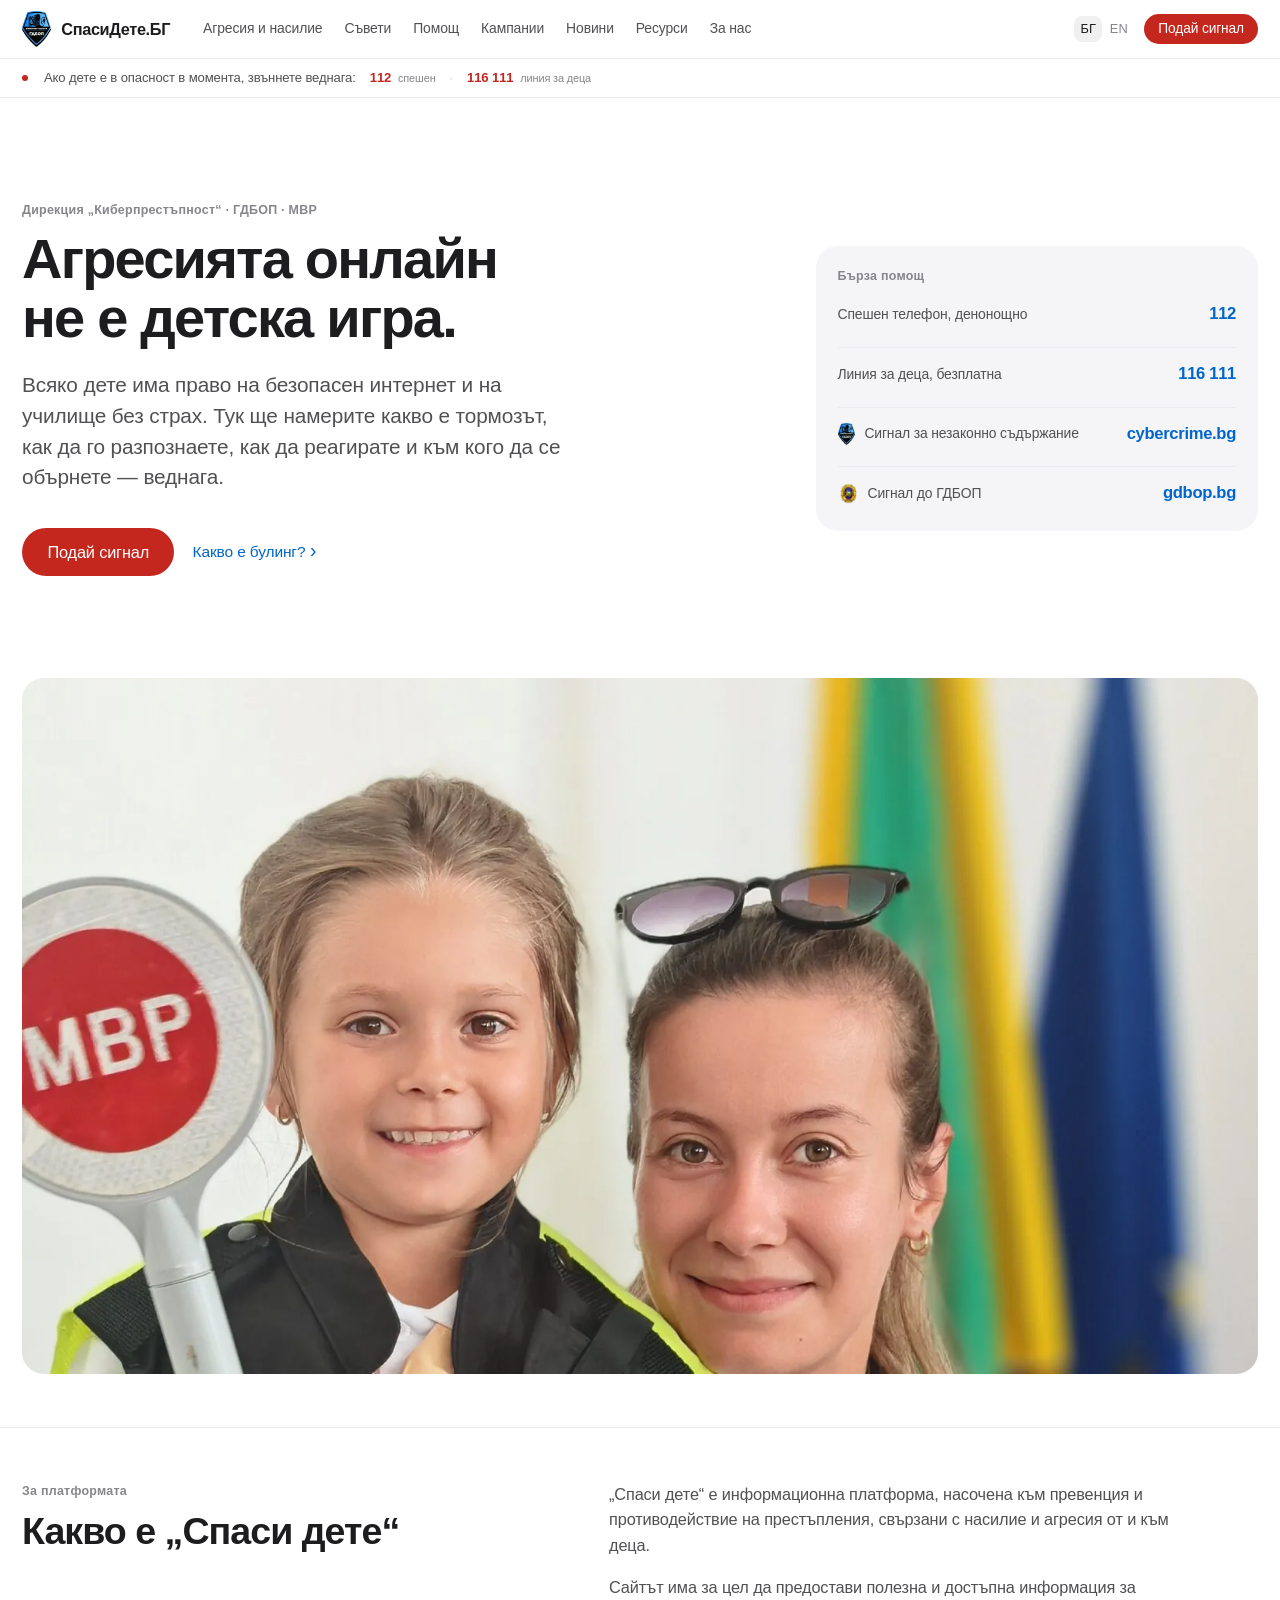
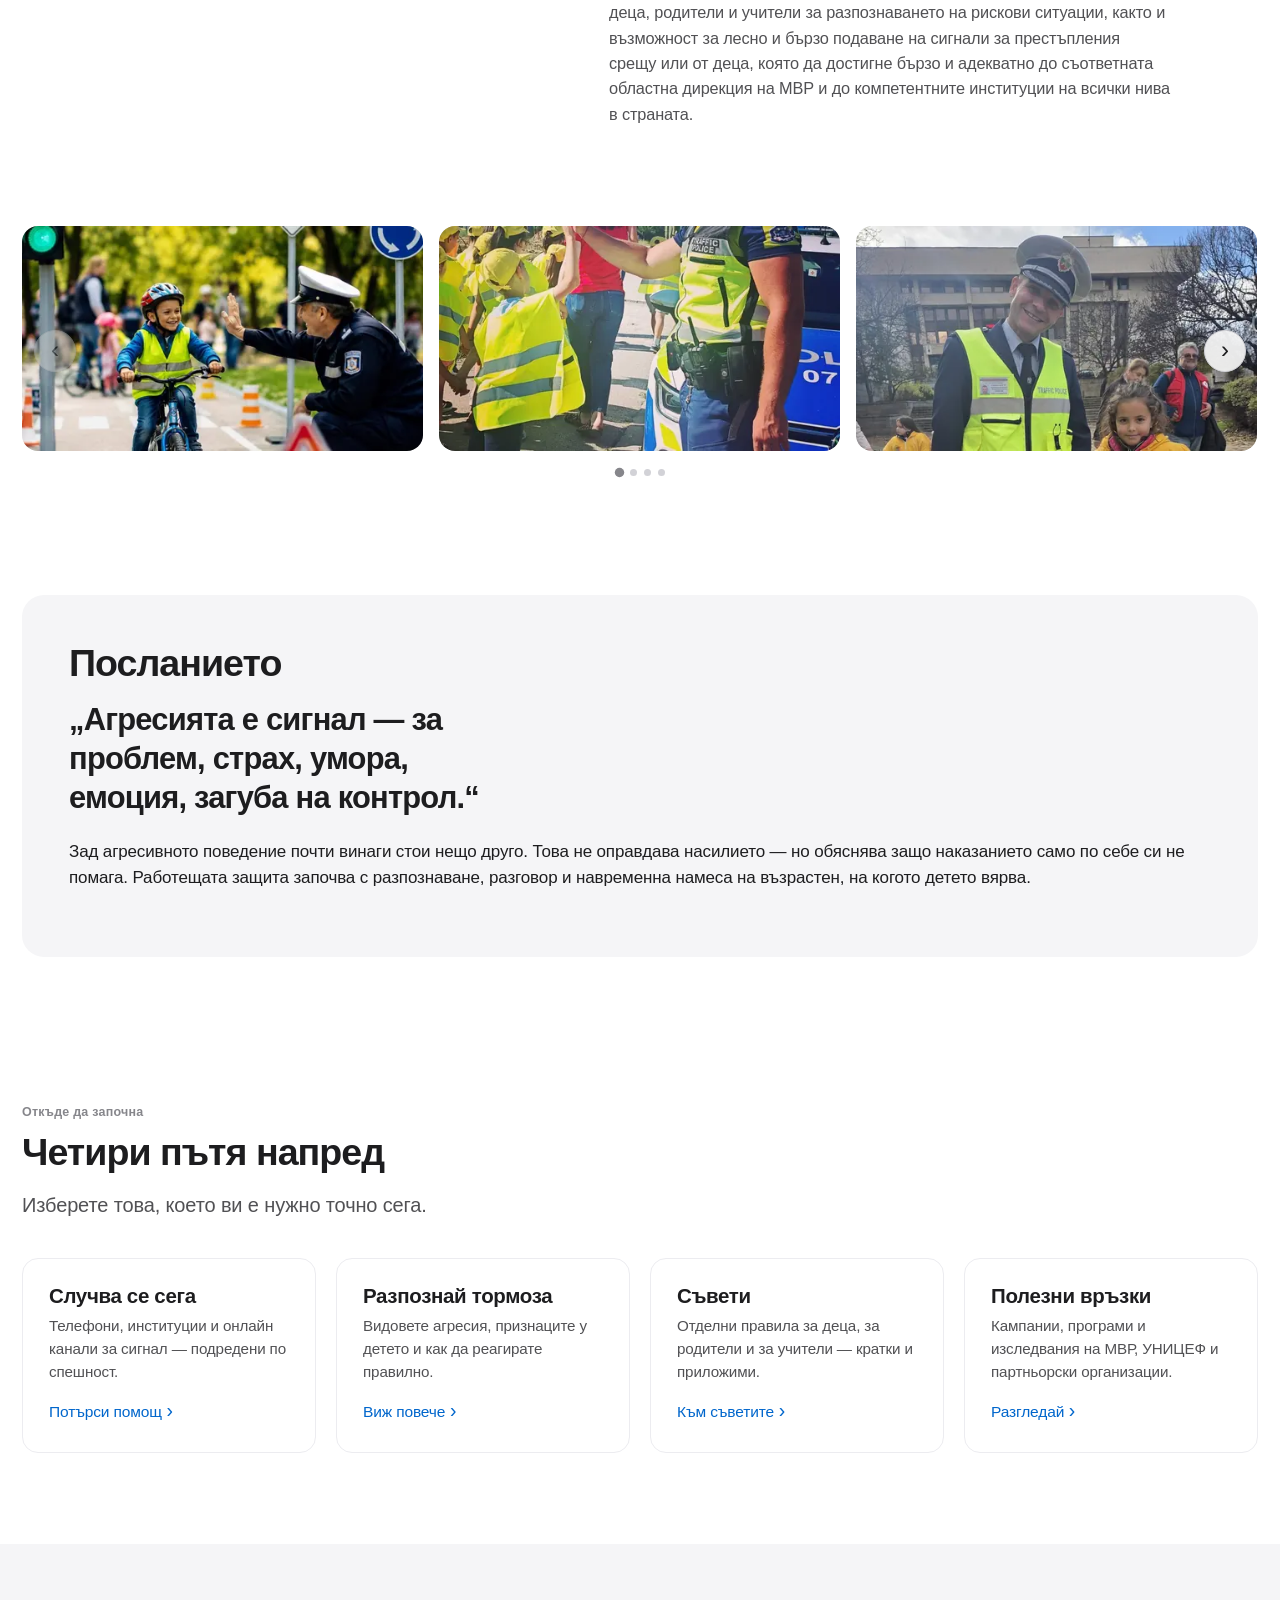
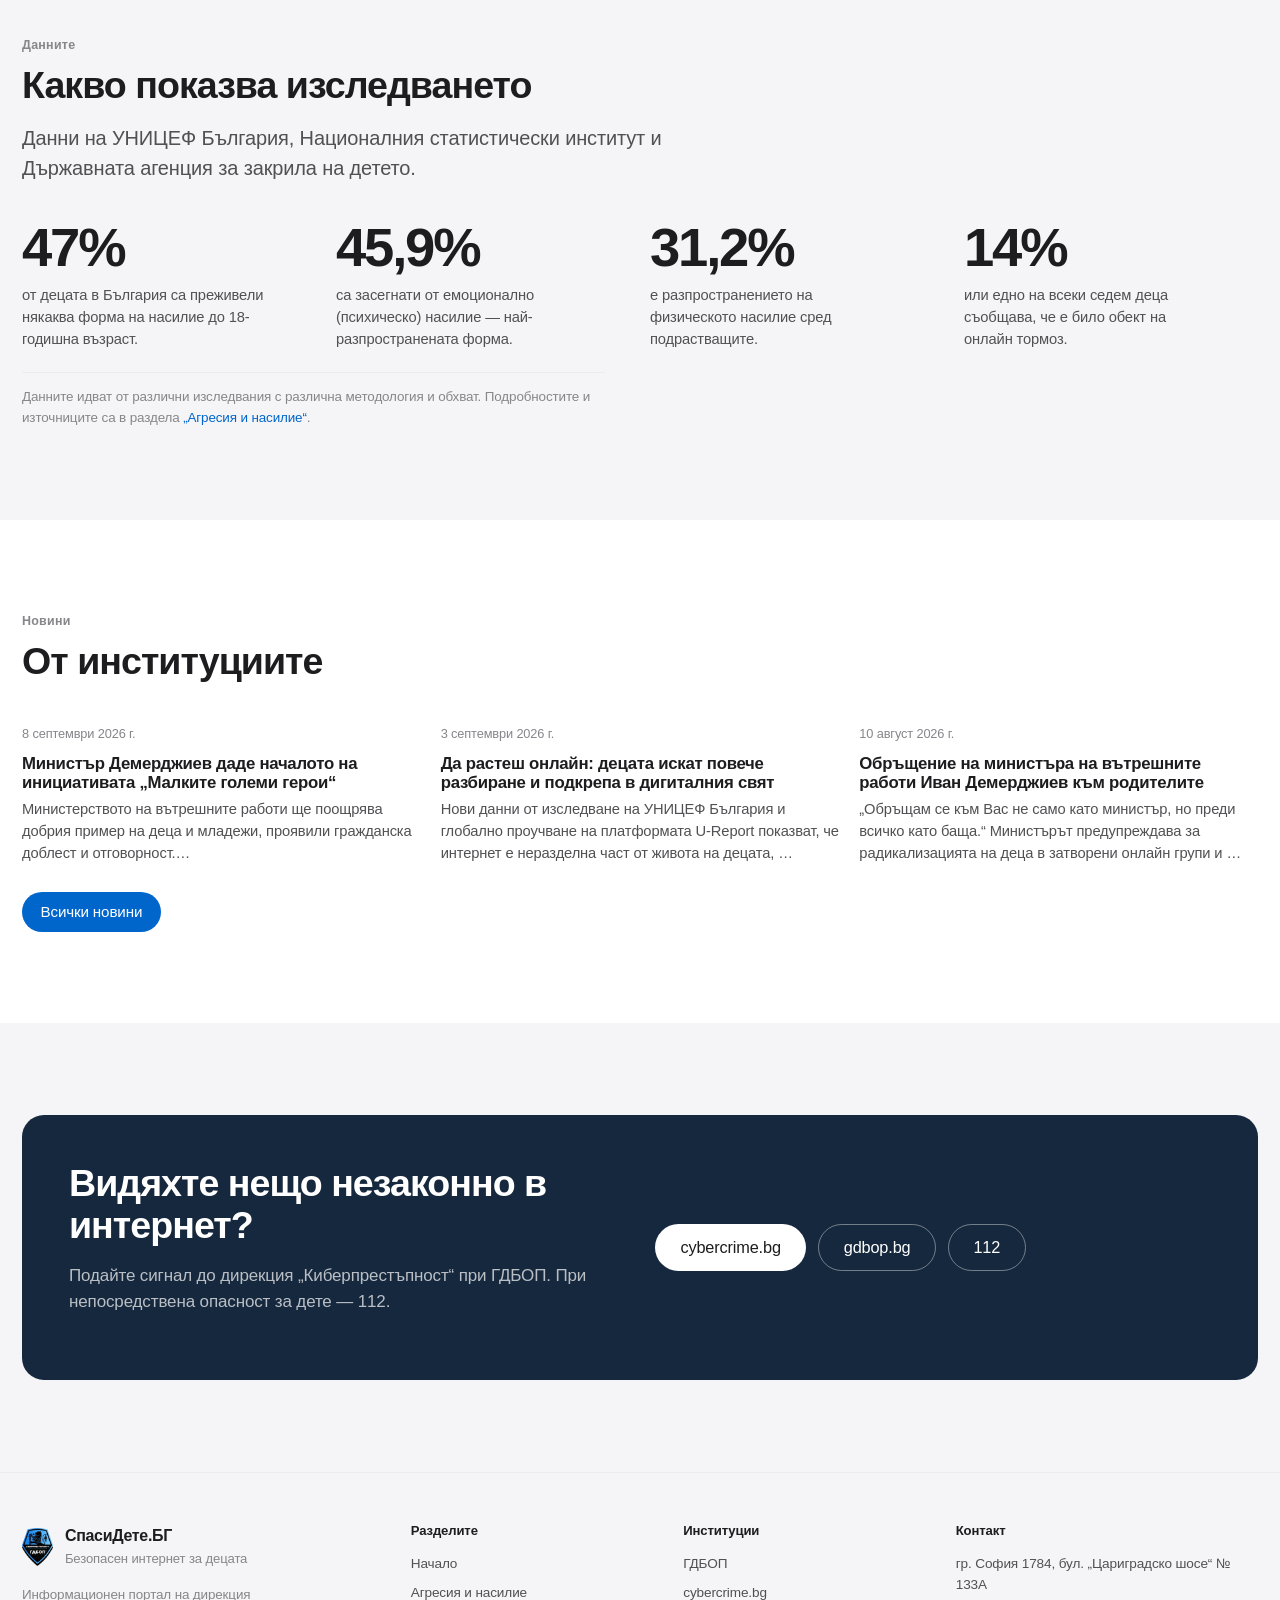
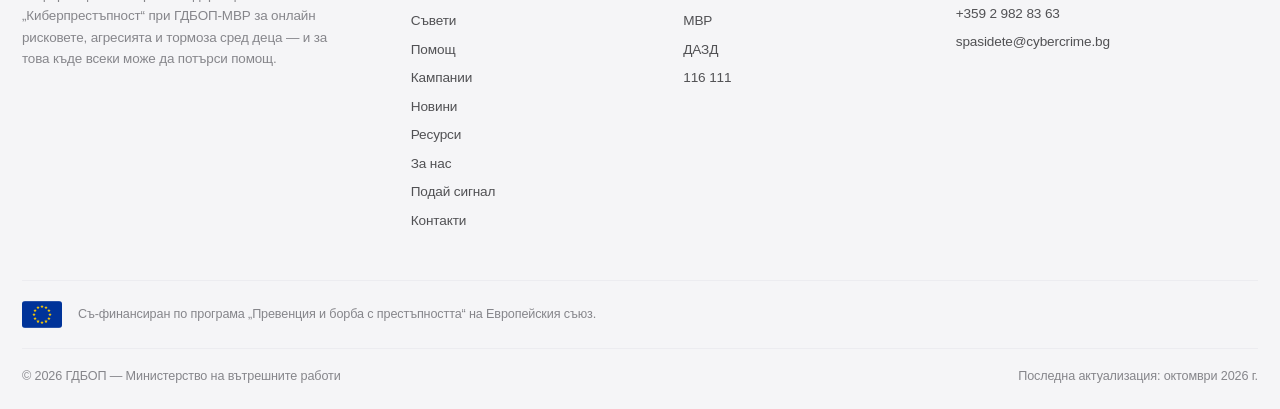
==== index.html @ 49088743 "СпасиДете.БГ — нов двуезичен сайт на дирекция „Киберпрестъпност“ Пълна преработка на spasidete.bg: с" ====
<!DOCTYPE html>
<html lang="bg" data-lang="bg">
<head>
<meta charset="utf-8">
<meta name="viewport" content="width=device-width, initial-scale=1, viewport-fit=cover">
<title data-title-bg="СпасиДете.БГ — безопасен интернет и живот без агресия за децата" data-title-en="SpasiDete.BG — a safe internet and a life without aggression for children">СпасиДете.БГ — безопасен интернет и живот без агресия за децата</title>
<meta name="description" data-desc-bg="Информационен портал на дирекция „Киберпрестъпност“ при ГДБОП-МВР: какво е булинг, как се разпознава агресията, съвети за деца, родители и учители, телефони за помощ и подаване на сигнал." data-desc-en="Information portal of the Cybercrime Directorate at GDBOP, Bulgarian Ministry of Interior: what bullying is, how to recognise aggression, advice for children, parents and teachers, helplines and reporting channels." content="Информационен портал на дирекция „Киберпрестъпност“ при ГДБОП-МВР: какво е булинг, как се разпознава агресията, съвети за деца, родители и учители, телефони за помощ и подаване на сигнал.">
<meta name="theme-color" content="#0a1f38">
<meta property="og:type" content="website">
<meta property="og:site_name" content="СпасиДете.БГ">
<meta property="og:title" content="СпасиДете.БГ — безопасен интернет и живот без агресия за децата">
<meta property="og:description" content="Информационен портал на дирекция „Киберпрестъпност“ при ГДБОП-МВР: какво е булинг, как се разпознава агресията, съвети за деца, родители и учители, телефони за помощ и подаване на сигнал.">
<meta property="og:locale" content="bg_BG">
<meta property="og:locale:alternate" content="en_GB">
<meta property="og:image" content="https://spasidete.bg/assets/img/favicon-180.png">
<meta name="twitter:card" content="summary">
<link rel="icon" href="assets/img/favicon-32.png" sizes="32x32" type="image/png">
<link rel="apple-touch-icon" href="assets/img/favicon-180.png">
<link rel="stylesheet" href="assets/css/style.css">
<link rel="preload" as="image" fetchpriority="high" href="assets/img/photos/hero.jpg" imagesrcset="assets/img/photos/hero-sm.webp 800w, assets/img/photos/hero.webp 1600w" imagesizes="(max-width: 1320px) 94vw, 1236px">
<script>
  /* Задава езика преди рисуване, за да няма премигване.
     Sets the language before paint so there is no flash. */
  (function () {
    try {
      var p = new URLSearchParams(location.search).get('lang');
      var l = (p === 'bg' || p === 'en') ? p : (localStorage.getItem('sd-lang') || 'bg');
      document.documentElement.setAttribute('data-lang', l);
      document.documentElement.setAttribute('lang', l);
    } catch (e) {}
  })();
</script>
</head>
<body>
<a class="skip-link" href="#main"><span lang="bg">Към основното съдържание</span><span lang="en">Skip to main content</span></a>

<header class="nav">
  <div class="wrap nav__inner">
    <a class="brand" href="index.html">
      <picture><source type="image/webp" srcset="assets/img/cybercrime-gdbop-sm.webp 192w, assets/img/cybercrime-gdbop.webp 341w" sizes="64px"><img src="assets/img/cybercrime-gdbop-sm.png" srcset="assets/img/cybercrime-gdbop-sm.png 192w, assets/img/cybercrime-gdbop.png 341w" sizes="64px" alt="" width="192" height="236" decoding="async" class="brand__mark"></picture>
      <span class="brand__text">
        <strong>СпасиДете.БГ</strong>
        <span class="brand__sub"><span lang="bg">Дирекция „Киберпрестъпност“ · ГДБОП · МВР</span><span lang="en">Cybercrime Directorate · GDBOP · Ministry of Interior</span></span>
      </span>
    </a>

    <nav class="nav__links" id="mainnav" aria-label="Основна навигация / Main navigation">
      <ul>
        <li><a href="bullying.html"><span lang="bg">Агресия и насилие</span><span lang="en">Aggression &amp; violence</span></a></li>
        <li><a href="advice.html"><span lang="bg">Съвети</span><span lang="en">Advice</span></a></li>
        <li><a href="help.html"><span lang="bg">Помощ</span><span lang="en">Help</span></a></li>
        <li><a href="campaigns.html"><span lang="bg">Кампании</span><span lang="en">Campaigns</span></a></li>
        <li><a href="news.html"><span lang="bg">Новини</span><span lang="en">News</span></a></li>
        <li><a href="resources.html"><span lang="bg">Ресурси</span><span lang="en">Resources</span></a></li>
        <li><a href="about.html"><span lang="bg">За нас</span><span lang="en">About</span></a></li>
        <li class="nav__extra"><a href="contact.html"><span lang="bg">Контакти</span><span lang="en">Contact</span></a></li>
      </ul>
    </nav>

    <div class="nav__actions">
      <div class="langswitch" role="group" aria-label="Език / Language">
        <button type="button" data-lang="bg" aria-pressed="true">БГ</button>
        <button type="button" data-lang="en" aria-pressed="false">EN</button>
      </div>
      <a class="btn btn--danger btn--sm btn--report" href="report.html"><span lang="bg"><span class="lbl-full">Подай сигнал</span><span class="lbl-short">Сигнал</span></span><span lang="en"><span class="lbl-full">Report</span><span class="lbl-short">Report</span></span></a>
      <button class="navtoggle" type="button" aria-expanded="false" aria-controls="mainnav" aria-label="Меню / Menu"><span></span></button>
    </div>
  </div>
</header>

<div class="urgent">
  <div class="wrap urgent__inner">
    <span class="urgent__dot" aria-hidden="true"></span>
    <b lang="bg">Ако дете е в опасност в момента, звъннете веднага:</b><b lang="en">If a child is in danger right now, call immediately:</b>
    <a href="tel:112">112 <small><span lang="bg">спешен</span><span lang="en">emergency</span></small></a>
    <span class="sep" aria-hidden="true">·</span>
    <a href="tel:116111">116 111 <small><span lang="bg">линия за деца</span><span lang="en">child line</span></small></a>
  </div>
</div>

<main id="main">

<section class="hero">
  <div class="wrap hero__inner">
    <div>
      <span class="eyebrow"><span lang="bg">Дирекция „Киберпрестъпност“ · ГДБОП · МВР</span><span lang="en">Cybercrime Directorate · GDBOP · Ministry of Interior</span></span>
      <h1 lang="bg">Агресията онлайн не е детска игра.</h1><h1 lang="en">Online aggression is not child’s play.</h1>
      <p lang="bg" class="lede">Всяко дете има право на безопасен интернет и на училище без страх. Тук ще намерите какво е тормозът, как да го разпознаете, как да реагирате и към кого да се обърнете — веднага.</p><p lang="en" class="lede">Every child has the right to a safe internet and to a school without fear. Here you will find what bullying is, how to recognise it, how to respond and whom to turn to — straight away.</p>
      <div class="btn-row hero__actions">
        <a class="btn btn--lg btn--danger" href="report.html"><span lang="bg">Подай сигнал</span><span lang="en">File a report</span></a>
        <a class="tlink" href="bullying.html#types" style="margin-left:6px"><span lang="bg">Какво е булинг?</span><span lang="en">What is bullying?</span></a>
      </div>
    </div>
    <aside class="hero__panel">
      <h2 lang="bg">Бърза помощ</h2><h2 lang="en">Quick help</h2>
      <ul>
        <li><a href="tel:112"><span><span class="lbl"><span lang="bg">Спешен телефон, денонощно</span><span lang="en">Emergency number, 24/7</span></span></span><span class="num">112</span></a></li>
        <li><a href="tel:116111"><span><span class="lbl"><span lang="bg">Линия за деца, безплатна</span><span lang="en">Child helpline, free</span></span></span><span class="num">116 111</span></a></li>
        <li><a href="https://www.cybercrime.bg/" target="_blank" rel="noopener"><span class="hp-lbl"><picture><source type="image/webp" srcset="assets/img/cybercrime-gdbop-sm.webp 192w, assets/img/cybercrime-gdbop.webp 341w" sizes="64px"><img src="assets/img/cybercrime-gdbop-sm.png" srcset="assets/img/cybercrime-gdbop-sm.png 192w, assets/img/cybercrime-gdbop.png 341w" sizes="64px" alt="" width="192" height="236" decoding="async" class="hp-emblem"></picture><span class="lbl"><span lang="bg">Сигнал за незаконно съдържание</span><span lang="en">Report illegal content</span></span></span><span class="num">cybercrime.bg</span></a></li>
        <li><a href="https://gdbop.bg/" target="_blank" rel="noopener"><span class="hp-lbl"><picture><source type="image/webp" srcset="assets/img/gdbop-mvr-sm.webp 192w, assets/img/gdbop-mvr.webp 256w" sizes="64px"><img src="assets/img/gdbop-mvr-sm.png" srcset="assets/img/gdbop-mvr-sm.png 192w, assets/img/gdbop-mvr.png 256w" sizes="64px" alt="" width="192" height="192" decoding="async" class="hp-emblem hp-emblem--round"></picture><span class="lbl"><span lang="bg">Сигнал до ГДБОП</span><span lang="en">Report to GDBOP</span></span></span><span class="num">gdbop.bg</span></a></li>
      </ul>
    </aside>
  </div>
  <div class="wrap">
    <figure class="heroshot"><picture><source type="image/webp" srcset="assets/img/photos/hero-xs.webp 480w, assets/img/photos/hero-sm.webp 800w, assets/img/photos/hero-md.webp 960w, assets/img/photos/hero.webp 1600w" sizes="(max-width: 1320px) 94vw, 1236px"><img src="assets/img/photos/hero.jpg" srcset="assets/img/photos/hero-xs.jpg 480w, assets/img/photos/hero-sm.jpg 800w, assets/img/photos/hero-md.jpg 960w, assets/img/photos/hero.jpg 1600w" sizes="(max-width: 1320px) 94vw, 1236px" alt="Полицейска служителка и дете със знак на МВР" width="1600" height="900" decoding="async" fetchpriority="high"></picture></figure>
  </div>
</section>

<section class="section section--tight">
  <div class="wrap">
    <div class="platform">
      <div>
        <span class="eyebrow"><span lang="bg">За платформата</span><span lang="en">About the platform</span></span>
        <h2 lang="bg">Какво е „Спаси дете“</h2><h2 lang="en">What “Save a child” is</h2>
      </div>
      <div><p lang="bg">„Спаси дете“ е информационна платформа, насочена към превенция и противодействие на престъпления, свързани с насилие и агресия от и към деца.</p><p lang="en">“Save a child” is an information platform for preventing and countering crimes involving violence and aggression by and against children.</p><p lang="bg">Сайтът има за цел да предостави полезна и достъпна информация за деца, родители и учители за разпознаването на рискови ситуации, както и възможност за лесно и бързо подаване на сигнали за престъпления срещу или от деца, която да достигне бързо и адекватно до съответната областна дирекция на МВР и до компетентните институции на всички нива в страната.</p><p lang="en">The site sets out to give children, parents and teachers useful and accessible information for recognising situations of risk, together with a straightforward and fast way of reporting crimes against or by children, so that the report reaches the relevant regional directorate of the Ministry of Interior and the competent institutions at every level in the country quickly and appropriately.</p></div>
    </div>
  </div>
</section>

<section class="section--carousel">
  <div class="wrap">
    <div class="carousel" data-carousel aria-roledescription="carousel" aria-label="Снимки от дейностите / Photos from the activities">
      <div class="carousel__track" id="car-track">
        <div class="slide"><picture><source type="image/webp" srcset="assets/img/photos/slide-1-velosiped-xs.webp 480w, assets/img/photos/slide-1-velosiped-sm.webp 800w, assets/img/photos/slide-1-velosiped-md.webp 960w, assets/img/photos/slide-1-velosiped.webp 1600w" sizes="(max-width: 760px) 92vw, (max-width: 1100px) 46vw, 31vw"><img src="assets/img/photos/slide-1-velosiped.jpg" srcset="assets/img/photos/slide-1-velosiped-xs.jpg 480w, assets/img/photos/slide-1-velosiped-sm.jpg 800w, assets/img/photos/slide-1-velosiped-md.jpg 960w, assets/img/photos/slide-1-velosiped.jpg 1600w" sizes="(max-width: 760px) 92vw, (max-width: 1100px) 46vw, 31vw" alt="Полицейски служител поздравява дете на велосипед на площадка за пътна безопасност" width="1600" height="900" decoding="async" fetchpriority="high"></picture></div><div class="slide"><picture><source type="image/webp" srcset="assets/img/photos/slide-2-petichka-xs.webp 480w, assets/img/photos/slide-2-petichka-sm.webp 800w, assets/img/photos/slide-2-petichka-md.webp 960w, assets/img/photos/slide-2-petichka.webp 1600w" sizes="(max-width: 760px) 92vw, (max-width: 1100px) 46vw, 31vw"><img src="assets/img/photos/slide-2-petichka.jpg" srcset="assets/img/photos/slide-2-petichka-xs.jpg 480w, assets/img/photos/slide-2-petichka-sm.jpg 800w, assets/img/photos/slide-2-petichka-md.jpg 960w, assets/img/photos/slide-2-petichka.jpg 1600w" sizes="(max-width: 760px) 92vw, (max-width: 1100px) 46vw, 31vw" alt="Деца в светлоотразителни жилетки поздравяват полицейски служител" width="1600" height="900" decoding="async" loading="lazy"></picture></div><div class="slide"><picture><source type="image/webp" srcset="assets/img/photos/slide-3-dete-policay-xs.webp 480w, assets/img/photos/slide-3-dete-policay-sm.webp 800w, assets/img/photos/slide-3-dete-policay-md.webp 960w, assets/img/photos/slide-3-dete-policay.webp 1600w" sizes="(max-width: 760px) 92vw, (max-width: 1100px) 46vw, 31vw"><img src="assets/img/photos/slide-3-dete-policay.jpg" srcset="assets/img/photos/slide-3-dete-policay-xs.jpg 480w, assets/img/photos/slide-3-dete-policay-sm.jpg 800w, assets/img/photos/slide-3-dete-policay-md.jpg 960w, assets/img/photos/slide-3-dete-policay.jpg 1600w" sizes="(max-width: 760px) 92vw, (max-width: 1100px) 46vw, 31vw" alt="Полицейски служител с дете по време на кампания" width="1600" height="900" decoding="async" loading="lazy"></picture></div><div class="slide"><picture><source type="image/webp" srcset="assets/img/photos/slide-4-dvorec-xs.webp 480w, assets/img/photos/slide-4-dvorec-sm.webp 800w, assets/img/photos/slide-4-dvorec-md.webp 960w, assets/img/photos/slide-4-dvorec.webp 1600w" sizes="(max-width: 760px) 92vw, (max-width: 1100px) 46vw, 31vw"><img src="assets/img/photos/slide-4-dvorec.jpg" srcset="assets/img/photos/slide-4-dvorec-xs.jpg 480w, assets/img/photos/slide-4-dvorec-sm.jpg 800w, assets/img/photos/slide-4-dvorec-md.jpg 960w, assets/img/photos/slide-4-dvorec.jpg 1600w" sizes="(max-width: 760px) 92vw, (max-width: 1100px) 46vw, 31vw" alt="Полицейски служители с деца пред Националния дворец на децата" width="1600" height="900" decoding="async" loading="lazy"></picture></div><div class="slide"><picture><source type="image/webp" srcset="assets/img/photos/slide-5-prehod-xs.webp 480w, assets/img/photos/slide-5-prehod-sm.webp 800w, assets/img/photos/slide-5-prehod-md.webp 960w, assets/img/photos/slide-5-prehod.webp 1600w" sizes="(max-width: 760px) 92vw, (max-width: 1100px) 46vw, 31vw"><img src="assets/img/photos/slide-5-prehod.jpg" srcset="assets/img/photos/slide-5-prehod-xs.jpg 480w, assets/img/photos/slide-5-prehod-sm.jpg 800w, assets/img/photos/slide-5-prehod-md.jpg 960w, assets/img/photos/slide-5-prehod.jpg 1600w" sizes="(max-width: 760px) 92vw, (max-width: 1100px) 46vw, 31vw" alt="Полицейски служители помагат на деца на пешеходна пътека" width="1600" height="900" decoding="async" loading="lazy"></picture></div><div class="slide"><picture><source type="image/webp" srcset="assets/img/photos/slide-6-poligon-xs.webp 480w, assets/img/photos/slide-6-poligon-sm.webp 800w, assets/img/photos/slide-6-poligon-md.webp 960w, assets/img/photos/slide-6-poligon.webp 1600w" sizes="(max-width: 760px) 92vw, (max-width: 1100px) 46vw, 31vw"><img src="assets/img/photos/slide-6-poligon.jpg" srcset="assets/img/photos/slide-6-poligon-xs.jpg 480w, assets/img/photos/slide-6-poligon-sm.jpg 800w, assets/img/photos/slide-6-poligon-md.jpg 960w, assets/img/photos/slide-6-poligon.jpg 1600w" sizes="(max-width: 760px) 92vw, (max-width: 1100px) 46vw, 31vw" alt="Деца на обучителен полигон по безопасност на движението" width="1600" height="900" decoding="async" loading="lazy"></picture></div>
      </div>
      <button class="carousel__btn carousel__btn--prev" type="button" data-car="prev" aria-label="Предишна снимка / Previous photo">&#8249;</button>
      <button class="carousel__btn carousel__btn--next" type="button" data-car="next" aria-label="Следваща снимка / Next photo">&#8250;</button>
      <div class="carousel__dots" role="tablist" aria-label="Избор на снимка / Choose a photo"></div>
    </div>
  </div>
</section>

<section class="section section--tight">
  <div class="wrap">
    <div class="callout callout--amber">
      <h2 lang="bg">Посланието</h2><h2 lang="en">The message</h2>
      <blockquote><span lang="bg">„Агресията е сигнал — за проблем, страх, умора, емоция, загуба на контрол.“</span><span lang="en">“Aggression is a signal — of a problem, of fear, of exhaustion, of emotion, of a loss of control.”</span></blockquote>
      <p lang="bg">Зад агресивното поведение почти винаги стои нещо друго. Това не оправдава насилието — но обяснява защо наказанието само по себе си не помага. Работещата защита започва с разпознаване, разговор и навременна намеса на възрастен, на когото детето вярва.</p><p lang="en">There is almost always something else behind aggressive behaviour. That does not excuse violence — but it explains why punishment on its own does not help. Effective protection starts with recognition, conversation and the timely involvement of an adult the child trusts.</p>
    </div>
  </div>
</section>

<section class="section">
  <div class="wrap">
    <div class="section-head">
      <span class="eyebrow"><span lang="bg">Откъде да започна</span><span lang="en">Where to start</span></span>
      <h2 lang="bg">Четири пътя напред</h2><h2 lang="en">Four ways forward</h2>
      <p lang="bg" class="lede">Изберете това, което ви е нужно точно сега.</p><p lang="en" class="lede">Choose what you need right now.</p>
    </div>
    <div class="grid grid--4">
      <a class="card card--link card--action" href="help.html#linii">
        <h3 lang="bg">Случва се сега</h3><h3 lang="en">It’s happening now</h3><p lang="bg">Телефони, институции и онлайн канали за сигнал — подредени по спешност.</p><p lang="en">Phone numbers, institutions and online reporting channels — ordered by urgency.</p>
        <span class="tlink"><span lang="bg">Потърси помощ</span><span lang="en">Get help</span></span>
      </a>
      <a class="card card--link card--action" href="bullying.html#types">
        <h3 lang="bg">Разпознай тормоза</h3><h3 lang="en">Recognise bullying</h3><p lang="bg">Видовете агресия, признаците у детето и как да реагирате правилно.</p><p lang="en">The types of aggression, the signs in a child and how to respond properly.</p>
        <span class="tlink"><span lang="bg">Виж повече</span><span lang="en">Learn more</span></span>
      </a>
      <a class="card card--link card--action" href="advice.html#roli">
        <h3 lang="bg">Съвети</h3><h3 lang="en">Advice</h3><p lang="bg">Отделни правила за деца, за родители и за учители — кратки и приложими.</p><p lang="en">Separate rules for children, parents and teachers — short and usable.</p>
        <span class="tlink"><span lang="bg">Към съветите</span><span lang="en">See the advice</span></span>
      </a>
      <a class="card card--link card--action" href="resources.html#vrazki">
        <h3 lang="bg">Полезни връзки</h3><h3 lang="en">Resources</h3><p lang="bg">Кампании, програми и изследвания на МВР, УНИЦЕФ и партньорски организации.</p><p lang="en">Campaigns, programmes and research by the Ministry of Interior, UNICEF and partner organisations.</p>
        <span class="tlink"><span lang="bg">Разгледай</span><span lang="en">Browse</span></span>
      </a>
    </div>
  </div>
</section>

<section class="section section--alt">
  <div class="wrap">
    <div class="section-head">
      <span class="eyebrow"><span lang="bg">Данните</span><span lang="en">The data</span></span>
      <h2 lang="bg">Какво показва изследването</h2><h2 lang="en">What the research shows</h2>
      <p lang="bg" class="lede">Данни на УНИЦЕФ България, Националния статистически институт и Държавната агенция за закрила на детето.</p><p lang="en" class="lede">Figures from UNICEF Bulgaria, the National Statistical Institute and the State Agency for Child Protection.</p>
    </div>
    <div class="grid grid--4">
      <div class="stat"><div class="stat__num">47%</div><p lang="bg">от децата в България са преживели някаква форма на насилие до 18-годишна възраст.</p><p lang="en">of children in Bulgaria have experienced some form of violence before the age of 18.</p></div>
      <div class="stat"><div class="stat__num">45,9%</div><p lang="bg">са засегнати от емоционално (психическо) насилие — най-разпространената форма.</p><p lang="en">are affected by emotional (psychological) violence — the most widespread form.</p></div>
      <div class="stat"><div class="stat__num">31,2%</div><p lang="bg">е разпространението на физическото насилие сред подрастващите.</p><p lang="en">is the prevalence of physical violence among adolescents.</p></div>
      <div class="stat"><div class="stat__num">14%</div><p lang="bg">или едно на всеки седем деца съобщава, че е било обект на онлайн тормоз.</p><p lang="en">— one in every seven children — report having been subjected to online bullying.</p></div>
    </div>
    <p class="note" style="margin-top:22px"><span lang="bg">Данните идват от различни изследвания с различна методология и обхват. Подробностите и източниците са в раздела <a href="bullying.html#m1-vidove">„Агресия и насилие“</a>.</span><span lang="en">The figures come from different studies with different methodologies and scope. The details and the sources are in the <a href="bullying.html#m1-vidove">Aggression and violence</a> section.</span></p>
  </div>
</section>

<section class="section">
  <div class="wrap">
    <div class="section-head">
      <span class="eyebrow"><span lang="bg">Новини</span><span lang="en">News</span></span>
      <h2 lang="bg">От институциите</h2><h2 lang="en">From the institutions</h2>
    </div>
    <div class="grid grid--3">
      <a class="newsteaser" href="news.html#n-malkite-geroi">
      <time datetime="2026-09-08"><span lang="bg">8 септември 2026 г.</span><span lang="en">8 September 2026</span></time>
      <h3 lang="bg">Министър Демерджиев даде началото на инициативата „Малките големи герои“</h3><h3 lang="en">Minister Demerdzhiev launches the “Little Big Heroes” initiative</h3>
      <p lang="bg">Министерството на вътрешните работи ще поощрява добрия пример на деца и младежи, проявили гражданска доблест и отговорност.…</p><p lang="en">The Ministry of Interior will recognise children and young people who have shown civic courage and responsibility.…</p>
    </a><a class="newsteaser" href="news.html#n-da-rastesh-onlain">
      <time datetime="2026-09-03"><span lang="bg">3 септември 2026 г.</span><span lang="en">3 September 2026</span></time>
      <h3 lang="bg">Да растеш онлайн: децата искат повече разбиране и подкрепа в дигиталния свят</h3><h3 lang="en">Growing up online: children want more understanding and support in the digital world</h3>
      <p lang="bg">Нови данни от изследване на УНИЦЕФ България и глобално проучване на платформата U-Report показват, че интернет е неразделна част от живота на децата, …</p><p lang="en">New data from a UNICEF Bulgaria study and a global U-Report survey show that the internet is inseparable from children’s lives, yet adults often do no…</p>
    </a><a class="newsteaser" href="news.html#n-obrashtenie">
      <time datetime="2026-08-10"><span lang="bg">10 август 2026 г.</span><span lang="en">10 August 2026</span></time>
      <h3 lang="bg">Обръщение на министъра на вътрешните работи Иван Демерджиев към родителите</h3><h3 lang="en">Address by Interior Minister Ivan Demerdzhiev to parents</h3>
      <p lang="bg">„Обръщам се към Вас не само като министър, но преди всичко като баща.“ Министърът предупреждава за радикализацията на деца в затворени онлайн групи и …</p><p lang="en">“I address you not only as a minister, but above all as a father.” The minister warns about the radicalisation of children in closed online groups and…</p>
    </a>
    </div>
    <div class="btn-row" style="margin-top:28px">
      <a class="btn btn--primary" href="news.html"><span lang="bg">Всички новини</span><span lang="en">All news</span></a>
    </div>
  </div>
</section>

<section class="section section--alt">
  <div class="wrap">
    <div class="callout callout--navy">
      <div class="grid grid--2" style="align-items:center;gap:30px">
        <div>
          <h2 lang="bg">Видяхте нещо незаконно в интернет?</h2><h2 lang="en">Seen something illegal online?</h2>
          <p lang="bg">Подайте сигнал до дирекция „Киберпрестъпност“ при ГДБОП. При непосредствена опасност за дете — 112.</p><p lang="en">Report it to the Cybercrime Directorate at GDBOP. If a child is in immediate danger — call 112.</p>
        </div>
        <div class="btn-row">
          <a class="btn btn--light btn--lg" href="https://www.cybercrime.bg/" target="_blank" rel="noopener">cybercrime.bg</a>
          <a class="btn btn--outline-light btn--lg" href="https://gdbop.bg/" target="_blank" rel="noopener">gdbop.bg</a>
          <a class="btn btn--outline-light btn--lg" href="tel:112">112</a>
        </div>
      </div>
    </div>
  </div>
</section>
</main>

<footer class="footer">
  <div class="wrap">
    <div class="footer__grid">
      <div>
        <div class="footer__brand">
          <picture><source type="image/webp" srcset="assets/img/cybercrime-gdbop-sm.webp 192w, assets/img/cybercrime-gdbop.webp 341w" sizes="64px"><img src="assets/img/cybercrime-gdbop-sm.png" srcset="assets/img/cybercrime-gdbop-sm.png 192w, assets/img/cybercrime-gdbop.png 341w" sizes="64px" alt="" width="192" height="236" decoding="async" loading="lazy" class="footer__mark"></picture>
          <span>
            <strong>СпасиДете.БГ</strong>
            <span lang="bg">Безопасен интернет за децата</span><span lang="en">A safer internet for children</span>
          </span>
        </div>
        <p lang="bg">Информационен портал на дирекция „Киберпрестъпност“ при ГДБОП-МВР за онлайн рисковете, агресията и тормоза сред деца — и за това къде всеки може да потърси помощ.</p><p lang="en">An information portal of the Cybercrime Directorate at GDBOP, Ministry of Interior, on online risks, aggression and bullying among children — and on where anyone can seek help.</p>
      </div>
      <div>
        <h2 lang="bg">Разделите</h2><h2 lang="en">Sections</h2>
        <ul><li><a href="index.html"><span lang="bg">Начало</span><span lang="en">Home</span></a></li><li><a href="bullying.html"><span lang="bg">Агресия и насилие</span><span lang="en">Aggression &amp; violence</span></a></li><li><a href="advice.html"><span lang="bg">Съвети</span><span lang="en">Advice</span></a></li><li><a href="help.html"><span lang="bg">Помощ</span><span lang="en">Help</span></a></li><li><a href="campaigns.html"><span lang="bg">Кампании</span><span lang="en">Campaigns</span></a></li><li><a href="news.html"><span lang="bg">Новини</span><span lang="en">News</span></a></li><li><a href="resources.html"><span lang="bg">Ресурси</span><span lang="en">Resources</span></a></li><li><a href="about.html"><span lang="bg">За нас</span><span lang="en">About</span></a></li><li><a href="report.html"><span lang="bg">Подай сигнал</span><span lang="en">File a report</span></a></li><li><a href="contact.html"><span lang="bg">Контакти</span><span lang="en">Contact</span></a></li></ul>
      </div>
      <div>
        <h2 lang="bg">Институции</h2><h2 lang="en">Institutions</h2>
        <ul>
          <li><a href="https://gdbop.bg/" target="_blank" rel="noopener">ГДБОП</a></li>
          <li><a href="https://www.cybercrime.bg/" target="_blank" rel="noopener">cybercrime.bg</a></li>
          <li><a href="https://www.mvr.bg/" target="_blank" rel="noopener">МВР</a></li>
          <li><a href="https://sacp.government.bg/" target="_blank" rel="noopener">ДАЗД</a></li>
          <li><a href="https://116111.bg/" target="_blank" rel="noopener">116 111</a></li>
        </ul>
      </div>
      <div>
        <h2 lang="bg">Контакт</h2><h2 lang="en">Contact</h2>
        <ul>
          <li><span lang="bg">гр. София 1784, бул. „Цариградско шосе“ № 133А</span><span lang="en">133A Tsarigradsko shose Blvd., Sofia 1784, Bulgaria</span></li>
          <li><a href="tel:+35929828363">+359 2 982 83 63</a></li>
          <li><a href="mailto:spasidete@cybercrime.bg">spasidete@cybercrime.bg</a></li>
        </ul>
      </div>
    </div>

    <div class="footer__eu">
      <svg class="eu-flag" viewBox="0 0 90 60" role="img" aria-label="Европейски съюз / European Union"><rect width="90" height="60" fill="#039"/><g fill="#FC0"><polygon points="45.00,7.80 46.00,10.62 48.99,10.70 46.62,12.53 47.47,15.40 45.00,13.70 42.53,15.40 43.38,12.53 41.01,10.70 44.00,10.62"/><polygon points="54.00,10.21 55.00,13.04 57.99,13.11 55.62,14.94 56.47,17.81 54.00,16.11 51.53,17.81 52.38,14.94 50.01,13.11 53.00,13.04"/><polygon points="60.59,16.80 61.59,19.62 64.58,19.70 62.21,21.53 63.06,24.40 60.59,22.70 58.12,24.40 58.97,21.53 56.59,19.70 59.59,19.62"/><polygon points="63.00,25.80 64.00,28.62 66.99,28.70 64.62,30.53 65.47,33.40 63.00,31.70 60.53,33.40 61.38,30.53 59.01,28.70 62.00,28.62"/><polygon points="60.59,34.80 61.59,37.62 64.58,37.70 62.21,39.53 63.06,42.40 60.59,40.70 58.12,42.40 58.97,39.53 56.59,37.70 59.59,37.62"/><polygon points="54.00,41.39 55.00,44.21 57.99,44.29 55.62,46.11 56.47,48.99 54.00,47.29 51.53,48.99 52.38,46.11 50.01,44.29 53.00,44.21"/><polygon points="45.00,43.80 46.00,46.62 48.99,46.70 46.62,48.53 47.47,51.40 45.00,49.70 42.53,51.40 43.38,48.53 41.01,46.70 44.00,46.62"/><polygon points="36.00,41.39 37.00,44.21 39.99,44.29 37.62,46.11 38.47,48.99 36.00,47.29 33.53,48.99 34.38,46.11 32.01,44.29 35.00,44.21"/><polygon points="29.41,34.80 30.41,37.62 33.41,37.70 31.03,39.53 31.88,42.40 29.41,40.70 26.94,42.40 27.79,39.53 25.42,37.70 28.41,37.62"/><polygon points="27.00,25.80 28.00,28.62 30.99,28.70 28.62,30.53 29.47,33.40 27.00,31.70 24.53,33.40 25.38,30.53 23.01,28.70 26.00,28.62"/><polygon points="29.41,16.80 30.41,19.62 33.41,19.70 31.03,21.53 31.88,24.40 29.41,22.70 26.94,24.40 27.79,21.53 25.42,19.70 28.41,19.62"/><polygon points="36.00,10.21 37.00,13.04 39.99,13.11 37.62,14.94 38.47,17.81 36.00,16.11 33.53,17.81 34.38,14.94 32.01,13.11 35.00,13.04"/></g></svg>
      <span>
        <span lang="bg">Съ-финансиран по програма „Превенция и борба с престъпността“ на Европейския съюз.</span><span lang="en">Co-funded by the Prevention of and Fight against Crime Programme of the European Union.</span>
      </span>
    </div>

    <div class="footer__legal">
      <span>&copy; <span data-year>2026</span> <span lang="bg">ГДБОП — Министерство на вътрешните работи</span><span lang="en">GDBOP — Ministry of Interior of the Republic of Bulgaria</span></span>
      <span><span lang="bg">Последна актуализация: октомври 2026 г.</span><span lang="en">Last updated: October 2026</span></span>
    </div>
  </div>
</footer>

<button class="totop" type="button" aria-label="Нагоре / Back to top"><svg viewBox="0 0 24 24" width="20" height="20" fill="none" stroke="currentColor" stroke-width="2" stroke-linecap="round" stroke-linejoin="round"><line x1="12" y1="19" x2="12" y2="5"/><polyline points="5 12 12 5 19 12"/></svg></button>
<script src="assets/js/main.js" defer></script>
</body>
</html>
---- assets/css/style.css ----
/* ============================================================
   СпасиДете.БГ — Дирекция „Киберпрестъпност“, ГДБОП / МВР
   Основен стилов файл  ·  Main stylesheet
   ============================================================ */

/* ---------- 1. Design tokens ---------- */
:root {
  /* Мастило и повърхности / ink and surfaces */
  --ink:        #1d1d1f;
  --ink-2:      #515154;
  --ink-3:      #86868b;
  --line:       #d2d2d7;
  --line-soft:  #ececf0;
  --bg:         #ffffff;
  --bg-alt:     #f5f5f7;

  /* Акценти — само два / accents — only two */
  --blue:       #0066cc;
  --blue-dark:  #004f9e;
  --red:        #c4271d;
  --red-dark:   #a01f17;
  --red-soft:   #fdf1f0;

  /* Тъмна повърхност (емблемата) / dark surface */
  --navy:       #16283d;

  /* Форма / shape */
  --r-xs: 8px;
  --r-sm: 12px;
  --r:    16px;
  --r-lg: 22px;
  --pill: 980px;

  /* Слой / layout */
  --wrap: 1280px;
  --gutter: 22px;
  --headerh: 58px;

  /* Системният шрифт на устройството — нищо не се сваля отвън.
     The device's own system font — nothing is downloaded from outside. */
  --font: -apple-system, BlinkMacSystemFont, "SF Pro Display", "SF Pro Text",
          "Segoe UI", Roboto, "Noto Sans", "Liberation Sans", Helvetica, Arial, sans-serif;
}

/* ---------- 2. Reset & base ---------- */
*, *::before, *::after { box-sizing: border-box; }

html {
  -webkit-text-size-adjust: 100%;
  scroll-behavior: smooth;
  scroll-padding-top: calc(var(--headerh) + 20px);
}

body {
  margin: 0;
  font-family: var(--font);
  font-size: 17px;
  line-height: 1.55;
  letter-spacing: -.008em;
  color: var(--ink);
  background: var(--bg);
  -webkit-font-smoothing: antialiased;
  -moz-osx-font-smoothing: grayscale;
}

img, svg { max-width: 100%; }
img { height: auto; display: block; }

a { color: var(--blue); text-decoration: none; }
a:hover { text-decoration: underline; }

h1, h2, h3, h4 {
  margin: 0 0 .45em;
  color: var(--ink);
  font-weight: 600;
  letter-spacing: -.022em;
  line-height: 1.12;
}
h1 { font-size: clamp(2.1rem, 1.35rem + 3.1vw, 3.5rem); letter-spacing: -.032em; line-height: 1.06; }
h2 { font-size: clamp(1.55rem, 1.2rem + 1.6vw, 2.35rem); letter-spacing: -.026em; }
h3 { font-size: clamp(1.08rem, 1rem + .4vw, 1.28rem); letter-spacing: -.016em; }
h4 { font-size: 1rem; letter-spacing: -.012em; }

p { margin: 0 0 1.05em; }
p:last-child { margin-bottom: 0; }

ul, ol { margin: 0 0 1.05em; padding-left: 1.25em; }
li { margin-bottom: .4em; }
li:last-child { margin-bottom: 0; }

strong { font-weight: 600; }

hr { border: 0; border-top: 1px solid var(--line-soft); margin: 2.5rem 0; }

:focus-visible {
  outline: 2px solid var(--blue);
  outline-offset: 3px;
  border-radius: 6px;
}

.skip-link {
  position: absolute; left: -9999px; top: 0; z-index: 999;
  background: var(--ink); color: #fff; padding: 12px 18px;
  border-radius: 0 0 var(--r-xs) 0; font-size: .9rem;
}
.skip-link:focus { left: 0; }

/* ---------- 3. Bilingual switching ---------- */
html[data-lang="bg"] [lang="en"] { display: none !important; }
html[data-lang="en"] [lang="bg"] { display: none !important; }

/* ---------- 4. Layout helpers ---------- */
.wrap {
  width: 100%;
  max-width: var(--wrap);
  margin-inline: auto;
  padding-inline: var(--gutter);
}

.section { padding-block: clamp(3.4rem, 2.2rem + 4.4vw, 6rem); }
.section--alt { background: var(--bg-alt); }
.section--tight { padding-block: clamp(2.2rem, 1.6rem + 2.4vw, 3.4rem); }

.grid { display: grid; gap: 20px; }
.grid--2 { grid-template-columns: repeat(auto-fit, minmax(300px, 1fr)); }
.grid--3 { grid-template-columns: repeat(auto-fit, minmax(265px, 1fr)); }
.grid--4 { grid-template-columns: repeat(auto-fit, minmax(230px, 1fr)); }

.lede {
  font-size: clamp(1.06rem, 1rem + .35vw, 1.25rem);
  line-height: 1.5;
  color: var(--ink-2);
  max-width: 62ch;
}
.eyebrow {
  display: block;
  font-size: .78rem;
  font-weight: 600;
  letter-spacing: .02em;
  color: var(--ink-3);
  margin-bottom: .55rem;
}
.section-head { max-width: 68ch; margin-bottom: 2.4rem; }
.center-wrap { margin-inline: auto; }

/* ---------- 5. Buttons ---------- */
.btn {
  display: inline-flex;
  align-items: center;
  justify-content: center;
  gap: .5em;
  padding: .62em 1.15em;
  border-radius: var(--pill);
  border: 1px solid transparent;
  font-family: inherit;
  font-size: .95rem;
  font-weight: 500;
  letter-spacing: -.01em;
  line-height: 1.25;
  cursor: pointer;
  text-decoration: none !important;
  transition: background-color .18s ease, border-color .18s ease,
              color .18s ease, opacity .18s ease;
}

.btn--primary { background: var(--blue); color: #fff; }
.btn--primary:hover { background: var(--blue-dark); }

.btn--danger { background: var(--red); color: #fff; }
.btn--danger:hover { background: var(--red-dark); }


.btn--ghost { background: transparent; color: var(--blue); border-color: var(--line); }
.btn--ghost:hover { border-color: var(--ink-3); background: transparent; }

.btn--light { background: #fff; color: var(--ink); }
.btn--light:hover { background: #f0f0f3; }

.btn--outline-light { background: transparent; color: #fff; border-color: rgba(255,255,255,.4); }
.btn--outline-light:hover { background: rgba(255,255,255,.1); border-color: rgba(255,255,255,.7); }

.btn--lg { padding: .78em 1.5em; font-size: 1.02rem; }
.btn--sm { padding: .42em .95em; font-size: .86rem; }

.btn-row { display: flex; flex-wrap: wrap; gap: 12px; align-items: center; }

/* Текстова връзка със стрелка / text link with chevron */
.tlink {
  display: inline-flex; align-items: center; gap: .3em;
  font-size: .97rem; font-weight: 500; color: var(--blue);
}
.tlink::after { content: "\203A"; font-size: 1.25em; line-height: 1; transform: translateY(-.04em); }
.tlink:hover { text-decoration: none; }
.tlink:hover::after { transform: translate(2px, -.04em); }

/* ---------- 6. Единна лента / the single header bar ---------- */
.nav {
  position: sticky; top: 0; z-index: 90;
  background: rgba(255,255,255,.82);
  -webkit-backdrop-filter: saturate(180%) blur(20px);
  backdrop-filter: saturate(180%) blur(20px);
  border-bottom: 1px solid var(--line-soft);
}
@supports not ((backdrop-filter: blur(1px)) or (-webkit-backdrop-filter: blur(1px))) {
  .nav { background: #fff; }
}

.nav__inner {
  display: flex; align-items: center; gap: 22px;
  min-height: var(--headerh);
}

.brand { display: flex; align-items: center; gap: 10px; flex: none; text-decoration: none !important; }
.brand__mark { width: auto; height: 32px; flex: none; }
.brand__text { display: flex; flex-direction: column; min-width: 0; }
.brand__text strong {
  font-size: 1.02rem; font-weight: 600; color: var(--ink);
  letter-spacing: -.022em; line-height: 1.15; white-space: nowrap;
}
.brand__sub { display: none; }

.nav__links { flex: 1 1 auto; min-width: 0; }
.nav__links ul { list-style: none; margin: 0; padding: 0; display: flex; align-items: center; }
.nav__links li { margin: 0; }
.nav__links a {
  display: block; padding: 6px 11px;
  font-size: .87rem; font-weight: 400; letter-spacing: -.008em;
  color: var(--ink-2); white-space: nowrap;
  border-radius: var(--pill);
  text-decoration: none !important;
  transition: color .15s ease, background-color .15s ease;
}
.nav__links a:hover { color: var(--ink); background: rgba(0,0,0,.04); }
.nav__links a[aria-current="page"] { color: var(--ink); font-weight: 500; background: rgba(0,0,0,.05); }

.nav__actions { display: flex; align-items: center; gap: 10px; flex: none; margin-left: auto; }

.langswitch { display: inline-flex; align-items: center; gap: 1px; }
.langswitch button {
  appearance: none; background: transparent; border: 0; cursor: pointer;
  font: inherit; font-size: .8rem; font-weight: 500; color: var(--ink-3);
  padding: .25em .5em; border-radius: var(--r-xs); letter-spacing: .01em;
  transition: color .15s ease, background-color .15s ease;
}
.langswitch button:hover { color: var(--ink); }
.langswitch button[aria-pressed="true"] { color: var(--ink); background: rgba(0,0,0,.06); }

.btn--report .lbl-short { display: none; }

.navtoggle {
  display: none; appearance: none; background: transparent; border: 0;
  width: 34px; height: 34px; cursor: pointer;
  align-items: center; justify-content: center; border-radius: var(--r-xs);
}
.navtoggle span { display: block; width: 18px; height: 1.5px; background: var(--ink); position: relative; border-radius: 2px; }
.navtoggle span::before, .navtoggle span::after {
  content: ""; position: absolute; left: 0; width: 18px; height: 1.5px; background: var(--ink); border-radius: 2px;
  transition: transform .2s ease, top .2s ease;
}
.navtoggle span::before { top: -6px; }
.navtoggle span::after { top: 6px; }
.navtoggle[aria-expanded="true"] span { background: transparent; }
.navtoggle[aria-expanded="true"] span::before { top: 0; transform: rotate(45deg); }
.navtoggle[aria-expanded="true"] span::after { top: 0; transform: rotate(-45deg); }

/* ---------- 7. Спешна лента / urgent strip ---------- */
.urgent { background: var(--bg); border-bottom: 1px solid var(--line-soft); }
.urgent__inner {
  display: flex; align-items: center; flex-wrap: wrap; gap: 6px 14px;
  padding-block: 9px; font-size: .82rem; color: var(--ink-3);
}
.urgent__dot {
  width: 6px; height: 6px; border-radius: 50%; background: var(--red);
  flex: none; margin-right: 2px;
}
.urgent b { color: var(--ink-2); font-weight: 500; }
.urgent a {
  color: var(--red); font-weight: 600; letter-spacing: -.01em;
  white-space: nowrap;
}
.urgent a small { font-weight: 400; color: var(--ink-3); margin-left: .3em; }
.urgent .sep { color: var(--line); }

/* ---------- 8. Hero ---------- */
.hero { background: var(--bg); border-bottom: 1px solid var(--line-soft); }
.hero__inner {
  padding-block: clamp(3.2rem, 2rem + 5.5vw, 6.5rem);
  display: grid; grid-template-columns: 1.25fr .75fr; gap: 56px; align-items: center;
}
.hero h1 { margin-bottom: .4em; max-width: 17ch; }
.hero p { color: var(--ink-2); font-size: clamp(1.05rem, .98rem + .45vw, 1.3rem); line-height: 1.48; max-width: 48ch; }
.hero .eyebrow { color: var(--ink-3); }
.hero__actions { margin-top: 2.2rem; }

.hero__panel {
  background: var(--bg-alt);
  border-radius: var(--r-lg);
  padding: 8px 22px 12px;
}
.hero__panel h2 {
  font-size: .78rem; font-weight: 600; letter-spacing: .02em;
  color: var(--ink-3); margin: 16px 0 4px;
}
.hero__panel ul { list-style: none; padding: 0; margin: 0; }
.hero__panel li + li { border-top: 1px solid var(--line-soft); }
.hero__panel a {
  display: flex; align-items: center; justify-content: space-between; gap: 14px;
  padding: 13px 0; color: var(--ink); text-decoration: none !important;
}
.hero__panel a:hover .num { color: var(--blue-dark); }
.hero__panel .num { font-size: 1.04rem; font-weight: 600; color: var(--blue); white-space: nowrap; letter-spacing: -.02em; }
.hero__panel .lbl { font-size: .87rem; color: var(--ink-2); }
.hero__panel .hp-lbl { display: inline-flex; align-items: center; gap: 9px; min-width: 0; }
.hp-emblem { width: auto; height: 22px; flex: none; }
.hp-emblem--round { height: 21px; }

/* ---------- 9. Page header ---------- */
.pagehead { background: var(--bg); border-bottom: 1px solid var(--line-soft); }
.pagehead .wrap { padding-block: clamp(2.6rem, 1.8rem + 3.4vw, 4.4rem); }
.pagehead h1 { margin-bottom: .3em; }
.pagehead p { color: var(--ink-2); max-width: 62ch; margin: 0; font-size: clamp(1rem, .96rem + .3vw, 1.15rem); }
.crumbs { font-size: .82rem; color: var(--ink-3); margin-bottom: 1.1rem; }
.crumbs a { color: var(--ink-3); }
.crumbs a:hover { color: var(--ink); text-decoration: none; }
.crumbs span { margin-inline: .5em; color: var(--line); }

/* ---------- 10. Cards ---------- */
.card {
  background: var(--bg);
  border: 1px solid var(--line-soft);
  border-radius: var(--r);
  padding: 26px 26px 28px;
  transition: border-color .18s ease;
}
.section--alt .card { border-color: transparent; }
.card--link:hover { border-color: var(--line); }
.card h3 { margin-bottom: .35em; }
.card p { color: var(--ink-2); font-size: .95rem; line-height: 1.5; }
.card__more { display: inline-flex; align-items: center; gap: .3em; font-weight: 500; font-size: .92rem; margin-top: 1em; color: var(--blue); }
.card__more::after { content: "\203A"; font-size: 1.2em; line-height: 1; }

.card--action { display: flex; flex-direction: column; }
.card--action .btn { margin-top: auto; align-self: flex-start; }
.card--action .tlink { margin-top: auto; }

/* Официални емблеми / official emblems */
.emblem { width: auto; height: 62px; flex: none; }
.emblem--round { height: 58px; }
.card--emblem { display: flex; align-items: flex-start; gap: 20px; }
.card--emblem > div { min-width: 0; }
.emblem-pair { display: flex; align-items: center; gap: 14px; margin-bottom: 18px; }
.emblem-pair .emblem { height: 48px; }
.emblem-pair .emblem--round { height: 46px; }

/* ---------- 11. Callout ---------- */
.callout {
  border-radius: var(--r-lg);
  padding: clamp(28px, 2rem + 1.4vw, 46px);
  background: var(--bg-alt);
  border: 1px solid transparent;
}
.section--alt .callout { background: var(--bg); }
.callout--amber { background: var(--bg-alt); }
.section--alt .callout--amber { background: var(--bg); }
.callout--red, .section--alt .callout--red { background: var(--red-soft); }
.callout--navy, .section--alt .callout--navy { background: var(--navy); }
.callout--navy h2, .callout--navy h3 { color: #fff; }
.callout--navy p { color: rgba(255,255,255,.7); }
.callout--navy .eyebrow { color: rgba(255,255,255,.55); }
.callout blockquote {
  margin: 0 0 .7em;
  font-size: clamp(1.3rem, 1.05rem + 1.1vw, 2rem);
  font-weight: 600; line-height: 1.26; letter-spacing: -.025em; color: var(--ink);
  max-width: 24ch;
}
.callout--navy blockquote { color: #fff; }
.callout > .eyebrow:first-child { margin-bottom: 1rem; }

/* ---------- 12. Типове тормоз / bullying types ---------- */
.typecard {
  border-radius: var(--r);
  padding: 24px 24px 26px;
  background: var(--bg);
  border: 1px solid var(--line-soft);
}
.section--alt .typecard { border-color: transparent; }
.typecard h3 { font-size: 1.05rem; display: flex; align-items: center; gap: .55em; }
.typecard h3::before {
  content: ""; width: 7px; height: 7px; border-radius: 50%; background: var(--ink-3); flex: none;
}
.typecard.t-verbal h3::before { background: #c4271d; }
.typecard.t-social h3::before { background: #7d5ba6; }
.typecard.t-physical h3::before { background: #c07a12; }
.typecard.t-cyber h3::before { background: var(--blue); }
.typecard p { font-size: .94rem; color: var(--ink-2); margin: 0; line-height: 1.5; }

/* ---------- 13. Стъпки / steps ---------- */
.steps { counter-reset: step; list-style: none; padding: 0; margin: 0; }
.steps > li {
  counter-increment: step;
  position: relative; padding: 24px 0 24px 56px; margin: 0;
  border-top: 1px solid var(--line-soft);
}
.steps > li:first-child { border-top: 0; padding-top: 4px; }
.steps > li::before {
  content: counter(step);
  position: absolute; left: 0; top: 24px;
  width: 28px; height: 28px; border-radius: 50%;
  background: var(--ink); color: #fff;
  display: grid; place-items: center; font-weight: 500; font-size: .82rem;
}
.steps > li:first-child::before { top: 4px; }
.steps > li strong { display: block; margin-bottom: .2em; color: var(--ink); font-size: 1.05rem; font-weight: 600; letter-spacing: -.016em; }
.steps > li p { margin: 0; font-size: .96rem; color: var(--ink-2); line-height: 1.5; }

/* ---------- 14. Признаци / signs ---------- */
.signs { list-style: none; padding: 0; margin: 0; }
.signs li {
  position: relative; padding: 14px 0 14px 26px; margin: 0;
  border-top: 1px solid var(--line-soft);
  font-size: .96rem; color: var(--ink-2); line-height: 1.5;
}
.signs li:first-child { border-top: 0; }
.signs li::before {
  content: ""; position: absolute; left: 4px; top: 22px;
  width: 5px; height: 5px; border-radius: 50%; background: var(--ink-3);
}

/* ---------- 15. Табове / tabs ---------- */
.tabs { margin-top: 0; }
.tabs__list {
  display: inline-flex; flex-wrap: wrap; gap: 2px;
  background: var(--bg-alt); border-radius: var(--pill); padding: 3px;
  margin: 0 0 2.6rem; list-style: none;
}
.section--alt .tabs__list { background: var(--bg); }
.tabs__list li { margin: 0; }
.tabs__btn {
  appearance: none; background: transparent; border: 0; cursor: pointer;
  font: inherit; font-size: .92rem; font-weight: 500; color: var(--ink-2);
  padding: 8px 18px; border-radius: var(--pill);
  transition: background-color .18s ease, color .18s ease;
}
.tabs__btn:hover { color: var(--ink); }
.tabs__btn[aria-selected="true"] { color: var(--ink); background: #fff; box-shadow: 0 1px 3px rgba(0,0,0,.07); }
.section--alt .tabs__btn[aria-selected="true"] { background: var(--bg-alt); box-shadow: none; }
.tabs__panel[hidden] { display: none; }

/* ---------- 16. Съвети / advice list ---------- */
.advice { list-style: none; padding: 0; margin: 0; max-width: 78ch; }
.advice li {
  margin: 0; padding: 20px 0 20px 26px; position: relative;
  border-top: 1px solid var(--line-soft);
  font-size: 1rem; color: var(--ink-2); line-height: 1.55;
}
.advice li:first-child { border-top: 0; }
.advice li::before {
  content: ""; position: absolute; left: 3px; top: 30px;
  width: 6px; height: 6px; border-radius: 50%; background: var(--blue);
}
.advice li strong { color: var(--ink); font-weight: 600; }

/* ---------- 17. Линии за помощ / helpline list ---------- */
.helpline {
  display: grid; grid-template-columns: minmax(112px, max-content) 1fr auto; gap: 4px 24px;
  align-items: center;
  padding: 22px 0;
  border-top: 1px solid var(--line-soft);
}
.helpline:first-of-type { border-top: 0; }
.helpline--urgent .helpline__badge { background: var(--red); color: #fff; }
.helpline__badge {
  grid-row: 1 / span 2; align-self: center;
  padding: 10px 12px; border-radius: var(--r-sm);
  background: var(--bg-alt); color: var(--ink);
  text-align: center; font-weight: 600; font-size: 1rem; line-height: 1.2;
  letter-spacing: -.02em; white-space: nowrap;
  text-decoration: none !important;
  transition: background-color .18s ease;
}
.helpline__badge:hover { background: #e9e9ee; }
.helpline--urgent .helpline__badge:hover { background: var(--red-dark); }
.helpline__badge small {
  display: block; font-size: .66rem; font-weight: 400; letter-spacing: .01em;
  opacity: .7; margin-top: 3px; text-transform: none;
}
.helpline__body { grid-column: 2; }
.helpline__body h3 { font-size: 1.02rem; margin-bottom: .18em; }
.helpline__body p { margin: 0; font-size: .92rem; color: var(--ink-2); line-height: 1.5; }
.helpline__meta { grid-column: 2; font-size: .85rem; color: var(--ink-3); display: flex; flex-wrap: wrap; gap: 4px 16px; margin-top: 6px; }
.helpline__go { grid-column: 3; grid-row: 1 / span 2; align-self: center; }

/* ---------- 18. Новини / news ---------- */
.newscard { padding: 34px 0; border-top: 1px solid var(--line-soft); }
.newscard:first-of-type { border-top: 0; padding-top: 0; }
.newscard__meta {
  display: flex; flex-wrap: wrap; gap: 6px 12px; align-items: center;
  font-size: .82rem; color: var(--ink-3); margin-bottom: .7rem;
}
.tag {
  display: inline-block; padding: .16em .6em; border-radius: var(--r-xs);
  font-size: .72rem; font-weight: 500; letter-spacing: .01em;
  background: var(--bg-alt); color: var(--ink-2);
}
.tag--mvr, .tag--gdnp, .tag--unicef, .tag--campaign { background: var(--bg-alt); color: var(--ink-2); }
.newscard h2 { font-size: clamp(1.25rem, 1.08rem + .7vw, 1.6rem); margin-bottom: .45em; max-width: 34ch; }
.newscard__lead { color: var(--ink-2); font-size: 1.02rem; line-height: 1.5; max-width: 72ch; }
.newscard__body { color: var(--ink-2); font-size: .99rem; line-height: 1.6; max-width: 72ch; margin-top: 1.1em; }
.newscard__body[hidden] { display: none; }
.newscard__foot { display: flex; flex-wrap: wrap; gap: 10px 20px; align-items: center; margin-top: 1.3rem; }
.linkout { font-size: .88rem; color: var(--ink-3); }
.linkout:hover { color: var(--ink-2); }

.newsteaser {
  display: block; padding: 0; text-decoration: none !important;
}
.newsteaser time { font-size: .8rem; color: var(--ink-3); }
.newsteaser h3 { font-size: 1.05rem; margin: .5em 0 .3em; color: var(--ink); }
.newsteaser p { font-size: .92rem; color: var(--ink-2); margin: 0; line-height: 1.5; }
.newsteaser:hover h3 { color: var(--blue); }

/* ---------- 19. Връзки / resource links ---------- */
.reslink {
  display: block; padding: 24px 0;
  border-top: 1px solid var(--line-soft);
  text-decoration: none !important;
}
.reslink__host { display: block; font-size: .78rem; color: var(--ink-3); margin-bottom: .45em; }
.reslink h3 { font-size: 1.05rem; margin-bottom: .25em; color: var(--ink); }
.reslink:hover h3 { color: var(--blue); }
.reslink p { margin: 0; font-size: .93rem; color: var(--ink-2); line-height: 1.5; }

/* ---------- 20. Данни / stats ---------- */
.stat { padding: 0; }
.stat__num {
  font-size: clamp(2.4rem, 1.7rem + 2.6vw, 3.4rem); font-weight: 600;
  color: var(--ink); line-height: 1; letter-spacing: -.04em;
}
.stat p { margin: .55em 0 0; font-size: .92rem; color: var(--ink-2); line-height: 1.5; max-width: 30ch; }

/* ---------- 21. Партньори и данни / partners and data ---------- */
.partner { padding: 24px 0; border-top: 1px solid var(--line-soft); }
.partner h3 { font-size: 1.05rem; }
.partner p { font-size: .94rem; color: var(--ink-2); line-height: 1.5; }

.databox { background: var(--bg-alt); border-radius: var(--r); padding: 26px 28px; }
.section--alt .databox { background: var(--bg); }
.databox dl { margin: 0; display: grid; grid-template-columns: minmax(0, auto) minmax(0, 1fr); gap: 0 24px; }
.databox dt {
  font-weight: 400; color: var(--ink-3); font-size: .88rem;
  padding: 9px 0; border-top: 1px solid var(--line-soft);
}
.databox dd {
  margin: 0; font-size: .92rem; min-width: 0; overflow-wrap: anywhere;
  padding: 9px 0; border-top: 1px solid var(--line-soft);
}
.databox dt:first-of-type, .databox dl > dt:first-child + dd { border-top: 0; }

.figure { border-radius: var(--r); overflow: hidden; }
.figure figcaption { padding: 14px 2px 0; font-size: .85rem; color: var(--ink-3); }

/* ---------- 22. Въпроси / FAQ ---------- */
.qa { border-top: 1px solid var(--line-soft); }
.qa:last-of-type { border-bottom: 1px solid var(--line-soft); }
.qa summary {
  cursor: pointer; list-style: none; padding: 20px 34px 20px 0; position: relative;
  font-weight: 500; color: var(--ink); font-size: 1.02rem; letter-spacing: -.014em;
}
.qa summary::-webkit-details-marker { display: none; }
.qa summary:hover { color: var(--blue); }
.qa summary::after {
  content: ""; position: absolute; right: 6px; top: 50%; width: 8px; height: 8px;
  border-right: 1.5px solid var(--ink-3); border-bottom: 1.5px solid var(--ink-3);
  transform: translateY(-70%) rotate(45deg); transition: transform .2s ease;
}
.qa[open] summary::after { transform: translateY(-30%) rotate(-135deg); }
.qa__body { padding: 0 34px 22px 0; color: var(--ink-2); font-size: .97rem; line-height: 1.6; max-width: 72ch; }

/* ---------- 23. Контакти / contact ---------- */
.contactbox { background: var(--bg-alt); border-radius: var(--r); padding: 30px; }
.section--alt .contactbox { background: var(--bg); }
.contactbox dl { margin: 1.4rem 0 0; display: grid; gap: 0; }
.contactbox dt { font-size: .78rem; color: var(--ink-3); font-weight: 400; padding-top: 16px; }
.contactbox dd { margin: .1em 0 0; font-size: 1rem; padding-bottom: 16px; border-bottom: 1px solid var(--line-soft); }
.contactbox dd:last-of-type { border-bottom: 0; padding-bottom: 0; }

/* ---------- 24. Footer ---------- */
.footer {
  background: var(--bg-alt);
  color: var(--ink-2);
  padding-block: 3.2rem 0;
  font-size: .85rem;
  border-top: 1px solid var(--line-soft);
}
.footer a { color: var(--ink-2); }
.footer a:hover { color: var(--ink); text-decoration: underline; }
.footer h2, .footer h4 { color: var(--ink); font-size: .82rem; font-weight: 600; margin-bottom: .9rem; letter-spacing: -.01em; }
.footer ul { list-style: none; padding: 0; margin: 0; }
.footer li { margin-bottom: .55em; }
.footer__grid { display: grid; grid-template-columns: 1.5fr 1fr 1fr 1.3fr; gap: 40px; padding-bottom: 2.6rem; }
.footer__brand { display: flex; gap: 12px; align-items: center; margin-bottom: .9rem; }
.footer__mark { width: auto; height: 38px; flex: none; }
.footer__brand strong { color: var(--ink); font-size: 1rem; display: block; letter-spacing: -.02em; }
.footer__brand span { font-size: .82rem; color: var(--ink-3); }
.footer p { font-size: .84rem; line-height: 1.6; color: var(--ink-3); max-width: 42ch; }

.footer__eu {
  border-top: 1px solid var(--line-soft);
  padding-block: 20px; display: flex; gap: 16px; align-items: center; flex-wrap: wrap;
  font-size: .79rem; color: var(--ink-3);
}
.footer__eu .eu-flag { width: 40px; height: 27px; border-radius: 3px; flex: none; display: block; }

.footer__legal {
  border-top: 1px solid var(--line-soft);
  padding-block: 18px 22px; font-size: .79rem; color: var(--ink-3);
  display: flex; justify-content: space-between; gap: 14px; flex-wrap: wrap;
}

/* ---------- 25. Разни / misc ---------- */
.note {
  font-size: .84rem; color: var(--ink-3); line-height: 1.55;
  padding-top: 14px; border-top: 1px solid var(--line-soft); max-width: 78ch;
}
[hidden] { display: none !important; }

.totop {
  position: fixed; right: 22px; bottom: 22px; z-index: 70;
  width: 40px; height: 40px; border-radius: 50%; cursor: pointer;
  background: rgba(255,255,255,.8);
  -webkit-backdrop-filter: saturate(180%) blur(20px);
  backdrop-filter: saturate(180%) blur(20px);
  border: 1px solid var(--line);
  color: var(--ink);
  display: grid; place-items: center; opacity: 0; pointer-events: none;
  transition: opacity .25s ease, transform .25s ease; transform: translateY(6px);
}
.totop svg { width: 17px; height: 17px; }
.totop.is-visible { opacity: 1; pointer-events: auto; transform: translateY(0); }

/* ---------- 26. Responsive ---------- */
@media (min-width: 1180px) {
  .brand__mark { height: 36px; }
  /* „Контакти“ стои във футъра на широк екран / “Contact” lives in the footer on wide screens */
  .nav__extra { display: none; }
}

@media (max-width: 1179px) {
  .navtoggle { display: flex; }
  .nav__inner { gap: 14px; }
  .nav__links {
    position: absolute; left: 0; right: 0; top: 100%;
    background: #fff;
    border-bottom: 1px solid var(--line-soft);
    box-shadow: 0 12px 24px rgba(0,0,0,.07);
    max-height: 0; overflow: hidden; transition: max-height .28s ease;
    flex: none;
  }
  .nav__links:not(.is-open) { box-shadow: none; }
  .nav { position: sticky; }
  .nav__links.is-open { max-height: 520px; }
  .nav__links ul { flex-direction: column; align-items: stretch; padding: 8px var(--gutter) 18px; max-width: var(--wrap); margin-inline: auto; }
  .nav__links a { padding: 12px 10px; font-size: 1rem; border-radius: var(--r-xs); }
  .nav__links a[aria-current="page"] { background: rgba(0,0,0,.05); }
}

@media (max-width: 960px) {
  .hero__inner { grid-template-columns: 1fr; gap: 36px; }
  .hero h1 { max-width: 20ch; }
  .footer__grid { grid-template-columns: 1fr 1fr; gap: 32px; }
  .helpline { grid-template-columns: 1fr; gap: 10px; }
  .helpline__badge { grid-row: auto; justify-self: start; min-width: 96px; }
  .helpline__body, .helpline__meta, .helpline__go { grid-column: 1; }
  .helpline__go { grid-row: auto; }
}

@media (max-width: 620px) {
  :root { --gutter: 18px; }
  body { font-size: 16px; }
  .brand__mark { height: 28px; }
  .brand__text strong { font-size: .96rem; }
  .nav__actions { gap: 6px; }
  .nav__actions .btn { padding: .42em .8em; font-size: .82rem; }
  .btn--report .lbl-full { display: none; }
  .btn--report .lbl-short { display: inline; }
  .footer__grid { grid-template-columns: 1fr; gap: 28px; }
  .callout { padding: 26px 22px 28px; }
  .contactbox, .databox { padding: 24px 20px; }
  .steps > li { padding-left: 46px; }
  .tabs__list { display: flex; width: 100%; }
  .tabs__btn { flex: 1 1 auto; padding: 8px 10px; font-size: .86rem; }
  .card--emblem { flex-direction: column; gap: 16px; }
  .urgent__inner { font-size: .78rem; }
}

@media print {
  .nav, .urgent, .totop, .navtoggle, .hero__panel { display: none !important; }
  body { font-size: 11pt; color: #000; }
  .card, .newscard, .helpline { border: 0; }
  a[href^="http"]::after { content: " (" attr(href) ")"; font-size: 9pt; color: #555; }
}

@media (prefers-reduced-motion: reduce) {
  * { animation: none !important; transition: none !important; scroll-behavior: auto !important; }
}

/* ==========================================================
   27. Снимки и ротация / photos and carousel
   ========================================================== */
.heroshot {
  margin: 0 0 clamp(2rem, 1.4rem + 2.4vw, 3.4rem);
  border-radius: var(--r-lg); overflow: hidden; background: var(--bg-alt);
}
.heroshot img { width: 100%; aspect-ratio: 16 / 9; object-fit: cover; }

.platform { display: grid; grid-template-columns: .9fr 1.1fr; gap: 20px 56px; align-items: start; }
.platform p { color: var(--ink-2); font-size: 1.02rem; line-height: 1.55; max-width: 62ch; }

.section--carousel { padding-block: clamp(1rem, .6rem + 1.4vw, 2rem) clamp(2.6rem, 2rem + 2.6vw, 4rem); }
.carousel { position: relative; }
.carousel__track {
  display: flex; gap: 16px; overflow-x: auto; scroll-snap-type: x mandatory;
  scroll-behavior: smooth; -webkit-overflow-scrolling: touch;
  scrollbar-width: none; padding-bottom: 2px;
}
.carousel__track::-webkit-scrollbar { display: none; }
.slide {
  flex: 0 0 100%; margin: 0; scroll-snap-align: center;
  border-radius: var(--r); overflow: hidden; background: var(--bg-alt); position: relative;
}
.slide img { width: 100%; aspect-ratio: 16 / 9; object-fit: cover; display: block; }
.slide figcaption {
  position: absolute; left: 0; right: 0; bottom: 0;
  padding: 34px 20px 14px; font-size: .84rem; color: #fff;
  background: linear-gradient(to top, rgba(0,0,0,.62), rgba(0,0,0,0));
}
.carousel__btn {
  position: absolute; top: 50%; transform: translateY(-50%); z-index: 2;
  width: 42px; height: 42px; border-radius: 50%; cursor: pointer;
  border: 1px solid var(--line); background: rgba(255,255,255,.88);
  -webkit-backdrop-filter: blur(14px); backdrop-filter: blur(14px);
  color: var(--ink); font-size: 1.5rem; line-height: 1;
  display: grid; place-items: center; padding-bottom: 3px;
  transition: background-color .18s ease, opacity .18s ease;
}
.carousel__btn:hover { background: #fff; }
.carousel__btn--prev { left: 12px; }
.carousel__btn--next { right: 12px; }
.carousel__btn[disabled] { opacity: .35; cursor: default; }
.carousel__dots { display: flex; justify-content: center; gap: 7px; margin-top: 16px; }
.carousel__dots button {
  width: 7px; height: 7px; padding: 0; border: 0; border-radius: 50%; cursor: pointer;
  background: var(--line); transition: background-color .18s ease, transform .18s ease;
}
.carousel__dots button[aria-selected="true"] { background: var(--ink-3); transform: scale(1.35); }

.figure--inline { margin: 0 0 2rem; max-width: 620px; }
.figure--inline img { border-radius: var(--r); width: 100%; }

.gallery { display: grid; grid-template-columns: repeat(auto-fit, minmax(240px, 1fr)); gap: 18px; }
.galitem { margin: 0; }
.galitem img { width: 100%; aspect-ratio: 4 / 3; object-fit: cover; border-radius: var(--r); }
.galitem figcaption { font-size: .85rem; color: var(--ink-3); padding-top: 10px; line-height: 1.45; }

/* ==========================================================
   28. Материали / materials
   ========================================================== */
.toc { list-style: none; margin: 0; padding: 0; display: grid; grid-template-columns: repeat(auto-fit, minmax(260px, 1fr)); gap: 2px 24px; }
.toc li { margin: 0; }
.toc a {
  display: flex; gap: 14px; align-items: baseline;
  padding: 14px 0; border-top: 1px solid var(--line-soft);
  color: var(--ink); font-size: .99rem; text-decoration: none !important;
}
.toc a:hover { color: var(--blue); }
.toc__n { color: var(--ink-3); font-size: .82rem; font-variant-numeric: tabular-nums; flex: none; }

.material { padding-block: clamp(2.4rem, 2rem + 2vw, 3.6rem); border-top: 1px solid var(--line-soft); position: relative; }
.material:first-child { border-top: 0; padding-top: 0; }
.material__num {
  font-size: .78rem; font-weight: 600; color: var(--ink-3);
  letter-spacing: .02em; margin-bottom: .5rem;
}
.material__num::before { content: "Материал "; }
html[data-lang="en"] .material__num::before { content: "Material "; }
.matblock { margin-top: 2rem; }
.matblock h3 { margin-bottom: .6em; }
.matblock p { color: var(--ink-2); line-height: 1.6; }
.matblock .advice { margin-top: 1rem; }

/* ==========================================================
   29. Формуляр за сигнал / report form
   ========================================================== */
.sigform { margin-top: 2rem; }
.field { margin-bottom: 20px; }
.field--split { display: grid; grid-template-columns: 1fr 1fr; gap: 18px; }
.field label {
  display: block; font-size: .9rem; font-weight: 500; color: var(--ink);
  margin-bottom: 7px; letter-spacing: -.008em;
}
.field .req { color: var(--red); }
.field input, .field select, .field textarea {
  width: 100%; font: inherit; font-size: 1rem; color: var(--ink);
  background: var(--bg); border: 1px solid var(--line);
  border-radius: var(--r-sm); padding: 11px 13px;
  transition: border-color .16s ease, box-shadow .16s ease;
}
.field textarea { resize: vertical; min-height: 120px; line-height: 1.55; }
.field select { appearance: none; background-image: url("data:image/svg+xml;charset=utf-8,%3Csvg xmlns='http://www.w3.org/2000/svg' viewBox='0 0 12 8'%3E%3Cpath fill='none' stroke='%2386868b' stroke-width='1.6' d='M1 1.5 6 6.5 11 1.5'/%3E%3C/svg%3E"); background-repeat: no-repeat; background-position: right 13px center; background-size: 12px; padding-right: 36px; }
.field input:focus, .field select:focus, .field textarea:focus {
  outline: none; border-color: var(--blue); box-shadow: 0 0 0 3px rgba(0,102,204,.14);
}
.field input:user-invalid, .field textarea:user-invalid, .field select:user-invalid { border-color: var(--red); }
.hint { font-size: .85rem; color: var(--ink-3); margin: 7px 0 0; line-height: 1.45; }
.formnote {
  margin-top: 22px; padding: 16px 18px; border-radius: var(--r-sm);
  background: var(--red-soft); color: var(--ink-2); font-size: .9rem; line-height: 1.55;
}
.formnote strong { color: var(--ink); }

.sidepanel {
  background: var(--bg-alt); border-radius: var(--r); padding: 24px 26px;
  position: sticky; top: calc(var(--headerh) + 18px);
}
.sidepanel dl { margin: 1rem 0 0; display: grid; gap: 0; }
.sidepanel dt { font-size: .78rem; color: var(--ink-3); padding-top: 14px; }
.sidepanel dd { margin: .15em 0 0; font-size: .95rem; padding-bottom: 14px; border-bottom: 1px solid var(--line-soft); overflow-wrap: anywhere; }
.sidepanel dd:last-of-type { border-bottom: 0; padding-bottom: 0; }
.sidepanel dd small { display: block; color: var(--ink-3); font-size: .78rem; line-height: 1.45; margin-top: 4px; }

.tablewrap { overflow-x: auto; -webkit-overflow-scrolling: touch; }
.dirtable { width: 100%; border-collapse: collapse; font-size: .92rem; min-width: 640px; }
.dirtable th, .dirtable td { text-align: left; padding: 13px 16px 13px 0; border-top: 1px solid var(--line-soft); vertical-align: top; }
.dirtable thead th { font-size: .78rem; font-weight: 500; color: var(--ink-3); border-top: 0; padding-top: 0; }
.dirtable tbody th { font-weight: 500; color: var(--ink); white-space: nowrap; }
.dirtable td small { display: block; color: var(--ink-3); font-size: .78rem; margin-top: 2px; }
.dirtable .t-addr { color: var(--ink-2); }
.muted { color: var(--ink-3); }

/* ==========================================================
   30. Кампании и видео / campaigns and video
   ========================================================== */
.campaign {
  display: grid; grid-template-columns: 1fr 1fr; gap: 40px; align-items: start;
  padding-block: clamp(2.4rem, 2rem + 2vw, 3.6rem); border-top: 1px solid var(--line-soft);
}
.campaign:first-child { border-top: 0; padding-top: 0; }
.campaign:nth-child(even) .campaign__media { order: -1; }
.campaign__text p { color: var(--ink-2); line-height: 1.6; }
.campaign__media { position: sticky; top: calc(var(--headerh) + 18px); }

.videobox__frame {
  position: relative; aspect-ratio: 16 / 9; border-radius: var(--r);
  overflow: hidden; background: #000;
}
.videobox__frame iframe { position: absolute; inset: 0; width: 100%; height: 100%; border: 0; }

.videoslot { max-width: 820px; }
.videoslot__ph {
  aspect-ratio: 16 / 9; border-radius: var(--r);
  border: 1px dashed var(--line); background: var(--bg);
  display: grid; place-content: center; justify-items: center; gap: 12px;
  color: var(--ink-3); font-size: .95rem; text-align: center; padding: 20px;
}
.section--alt .videoslot__ph { background: var(--bg); }
.videoslot__icon {
  width: 52px; height: 52px; border-radius: 50%; background: var(--bg-alt);
  display: grid; place-items: center; color: var(--ink-3); font-size: 1.1rem; padding-left: 4px;
}

/* ==========================================================
   31. Responsive — нови блокове / new blocks
   ========================================================== */
@media (min-width: 760px) {
  .slide { flex-basis: calc(50% - 8px); }
}
@media (min-width: 1100px) {
  .slide { flex-basis: calc(33.333% - 11px); }
}

@media (max-width: 960px) {
  .platform { grid-template-columns: 1fr; gap: 10px; }
  .campaign { grid-template-columns: 1fr; gap: 26px; }
  .campaign:nth-child(even) .campaign__media { order: 0; }
  .campaign__media { position: static; }
  #formgrid { grid-template-columns: 1fr !important; gap: 30px !important; }
  .sidepanel { position: static; }
}

@media (max-width: 620px) {
  .field--split { grid-template-columns: 1fr; gap: 20px; }
  .carousel__btn { display: none; }
  .toc a { padding: 12px 0; }
  .heroshot { border-radius: var(--r); }
}
.videolink {
  display: inline-flex; align-items: center; gap: 6px;
  margin: 14px 0 0; font-size: .92rem; font-weight: 500;
  color: var(--blue); text-decoration: none;
}
.videolink::after { content: "\2197"; font-size: .9em; }
.videolink:hover { text-decoration: underline; }
@media (pointer: coarse) { .videolink { padding-block: 10px; } }
.videocredit { font-size: .82rem; color: var(--ink-3); margin: 12px 0 0; line-height: 1.45; }
.videobox { margin: 0; }

/* ---------- Заглавна лента със снимка / page header with a photo ---------- */
.pagehead__grid { display: grid; grid-template-columns: minmax(0,1fr) 300px; gap: 48px; align-items: center; }
.pagehead__shot { margin: 0; border-radius: var(--r); overflow: hidden; background: var(--bg-alt); max-width: 300px; justify-self: end; }
.pagehead__shot img { width: 100%; height: auto; display: block; }

/* ---------- Размери на вградените снимки / inline figure sizes ---------- */
.figure--small { max-width: 240px; }
.figure--wide { max-width: 900px; }
.figure img, .figure picture { display: block; width: 100%; height: auto; }
.figure--small img, .figure--wide img, .figure--inline img { border-radius: var(--r); }

@media (max-width: 900px) {
  .pagehead__grid { grid-template-columns: 1fr; gap: 26px; }
  .pagehead__shot { max-width: 260px; justify-self: start; }
}
@media (max-width: 620px) {
  .figure--small { max-width: 100%; }
}

/* ==========================================================
   32. Мобилна оптимизация / mobile refinements
   ========================================================== */

/* Таблицата с дирекциите става списък от карти на тесен екран,
   вместо да се превърта настрани.
   On a narrow screen the directorate table becomes a list of cards
   instead of scrolling sideways. */
@media (max-width: 760px) {
  .tablewrap { overflow: visible; }
  .dirtable { min-width: 0; display: block; }
  .dirtable thead { position: absolute; width: 1px; height: 1px; overflow: hidden; clip: rect(0,0,0,0); }
  .dirtable tbody, .dirtable tr, .dirtable th, .dirtable td { display: block; }
  .dirtable tr {
    border-top: 1px solid var(--line-soft);
    padding: 16px 0 18px;
  }
  .dirtable tbody th {
    font-size: 1.02rem; font-weight: 600; letter-spacing: -.016em;
    padding: 0 0 8px; border: 0; white-space: normal;
  }
  .dirtable td { padding: 0 0 6px; border: 0; }
  .dirtable td:last-child { padding-bottom: 0; }
  .dirtable td::before {
    content: attr(data-l); display: block;
    font-size: .74rem; color: var(--ink-3); margin-bottom: 1px;
  }
  .dirtable td small { display: inline; margin: 0 0 0 .4em; }
  .dirtable a { display: inline-block; padding: 3px 0; }
}

/* Пръстът иска поне 44 px / a finger needs at least 44px */
@media (pointer: coarse) {
  .urgent a, .crumbs a, .linkout, .tlink, .card__more,
  .footer a, .reslink, .toc a { min-height: 32px; }
  .nav__links a { padding-block: 13px; }
  .langswitch button { padding: .5em .7em; }
  .carousel__dots button { width: 9px; height: 9px; }
  .carousel__dots { gap: 14px; padding-block: 6px; }
  .qa summary { padding-block: 18px; }
  .helpline__badge { padding: 13px 15px; }

  /* Лентата горе е нарочно тънка. Вместо да я уголемяваме, разширяваме
     само зоната за докосване до 44 px с невидим слой — видът остава същият.
     The header bar is deliberately slim. Rather than enlarging it, we extend
     only the touch area to 44px with an invisible layer; the look is unchanged. */
  .brand, .navtoggle, .langswitch button, .nav__actions .btn,
  .urgent a, .crumbs a, .carousel__dots button {
    position: relative;
  }
  .brand::after, .navtoggle::after, .langswitch button::after,
  .nav__actions .btn::after, .urgent a::after, .crumbs a::after,
  .carousel__dots button::after {
    content: ""; position: absolute; left: 0; right: 0;
    top: 50%; transform: translateY(-50%);
    height: 44px; min-height: 100%;
  }
  /* Точките на въртележката са тесни и по ширина / the carousel dots are narrow too. */
  .carousel__dots button::after { left: -12px; right: -12px; }
}

/* Полетата остават поне 16 px, за да не увеличава iOS при фокус.
   Fields stay at 16px so iOS does not zoom in on focus. */
@media (max-width: 760px) {
  .field input, .field select, .field textarea { font-size: 16px; padding: 13px 14px; }
  .field label { font-size: .94rem; }
  .sigform .btn { min-height: 46px; }
  .btn--lg { padding: .82em 1.4em; }
}

/* Водещата снимка е твърде ниска на телефон при 16:9 / the hero is too
   short at 16:9 on a phone */
@media (max-width: 620px) {
  .heroshot img { aspect-ratio: 5 / 4; object-fit: cover; }
  .hero__inner { padding-block: 2.2rem 1.6rem; }
  .galitem img { aspect-ratio: 3 / 2; }
}

/* ---------- Видео, което се зарежда при клик / click-to-load video ---------- */
.videofacade { cursor: pointer; }
.videofacade picture, .videofacade img { position: absolute; inset: 0; width: 100%; height: 100%; object-fit: cover; }
.videofacade::after {
  content: ""; position: absolute; inset: 0;
  background: linear-gradient(to bottom, rgba(0,0,0,.08), rgba(0,0,0,.45));
}
.videofacade__btn {
  position: absolute; inset: 0; z-index: 2;
  width: 100%; height: 100%; border: 0; background: transparent; cursor: pointer;
  display: grid; place-items: center;
}
.videofacade__play {
  width: 68px; height: 68px; border-radius: 50%;
  background: rgba(255,255,255,.92); display: block; position: relative;
  box-shadow: 0 4px 20px rgba(0,0,0,.28);
  transition: transform .18s ease, background-color .18s ease;
}
.videofacade__play::before {
  content: ""; position: absolute; top: 50%; left: 52%;
  transform: translate(-50%,-50%);
  border-style: solid; border-width: 11px 0 11px 18px;
  border-color: transparent transparent transparent var(--ink);
}
.videofacade__btn:hover .videofacade__play { transform: scale(1.07); background: #fff; }
.videofacade__hint {
  position: absolute; left: 0; right: 0; bottom: 0; z-index: 2;
  padding: 26px 16px 12px; text-align: center;
  font-size: .8rem; color: rgba(255,255,255,.92); pointer-events: none;
}
.videofacade iframe { position: absolute; inset: 0; width: 100%; height: 100%; border: 0; z-index: 3; }
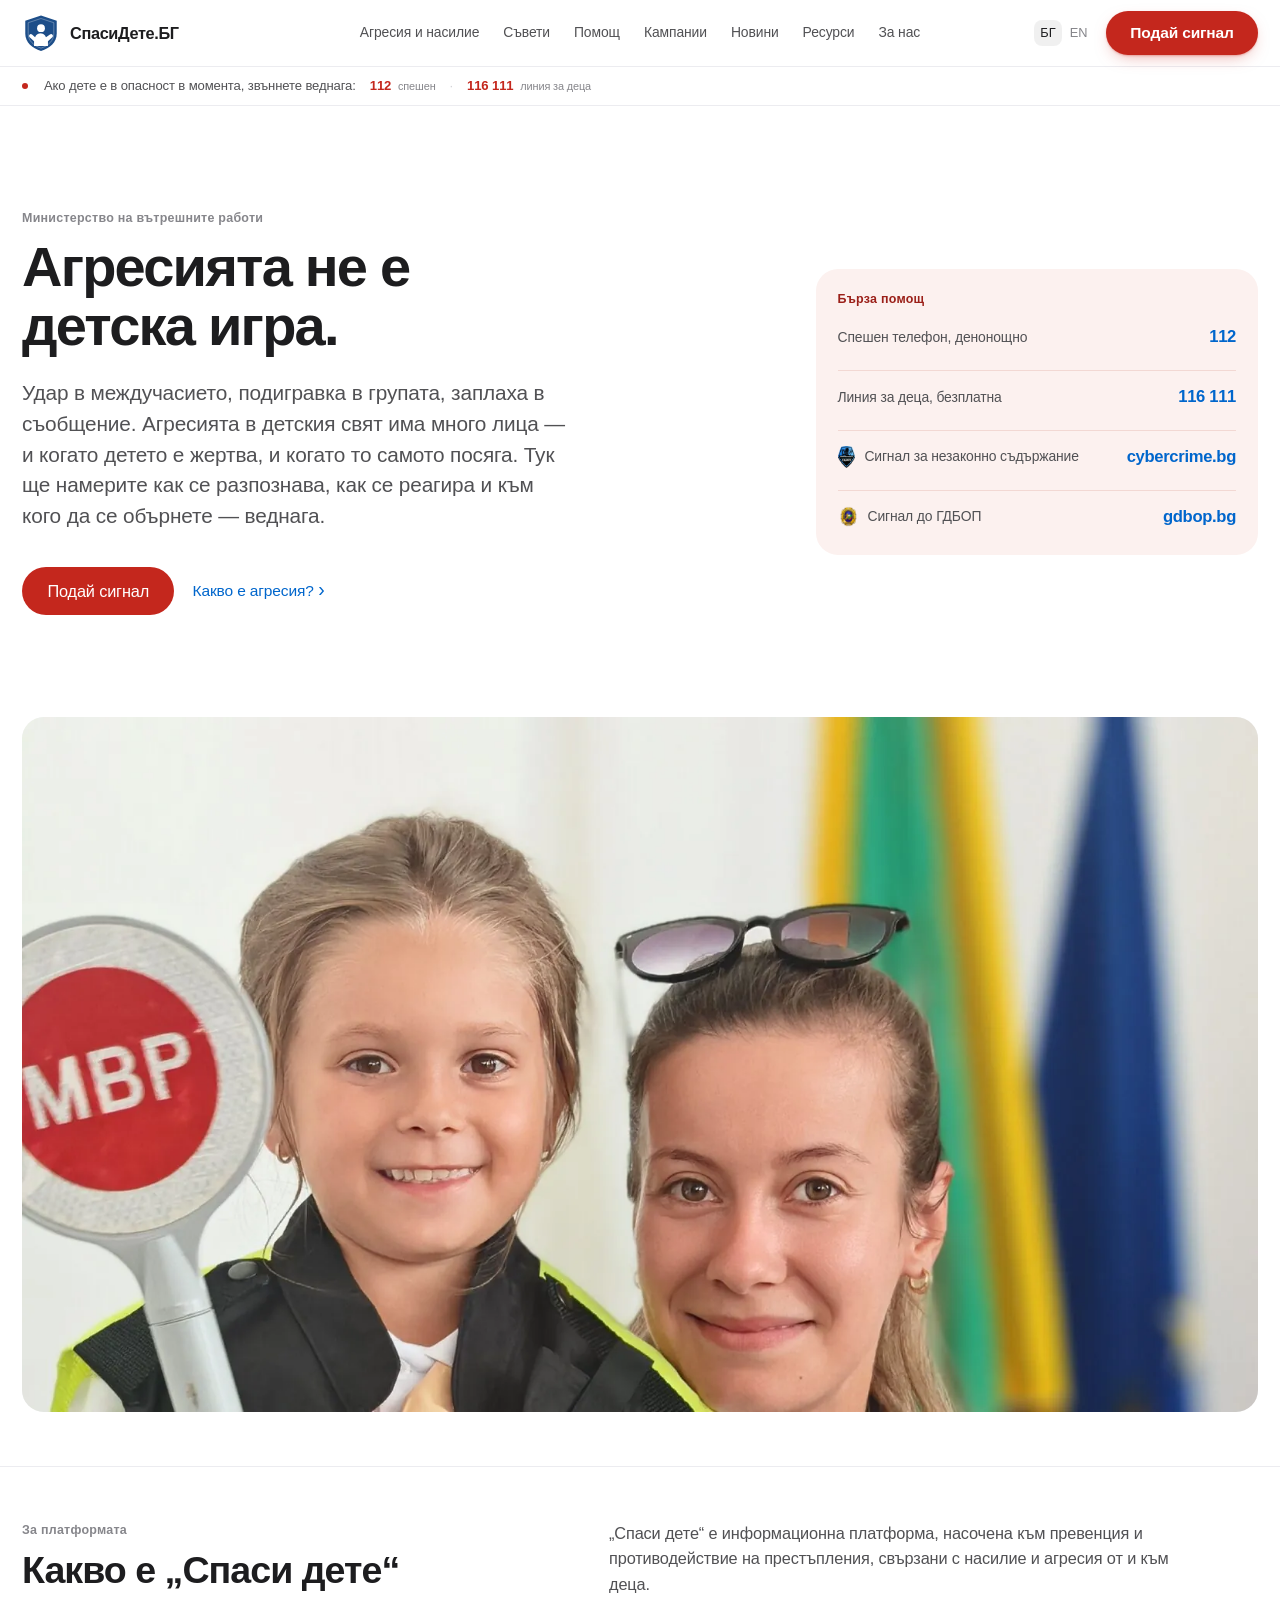
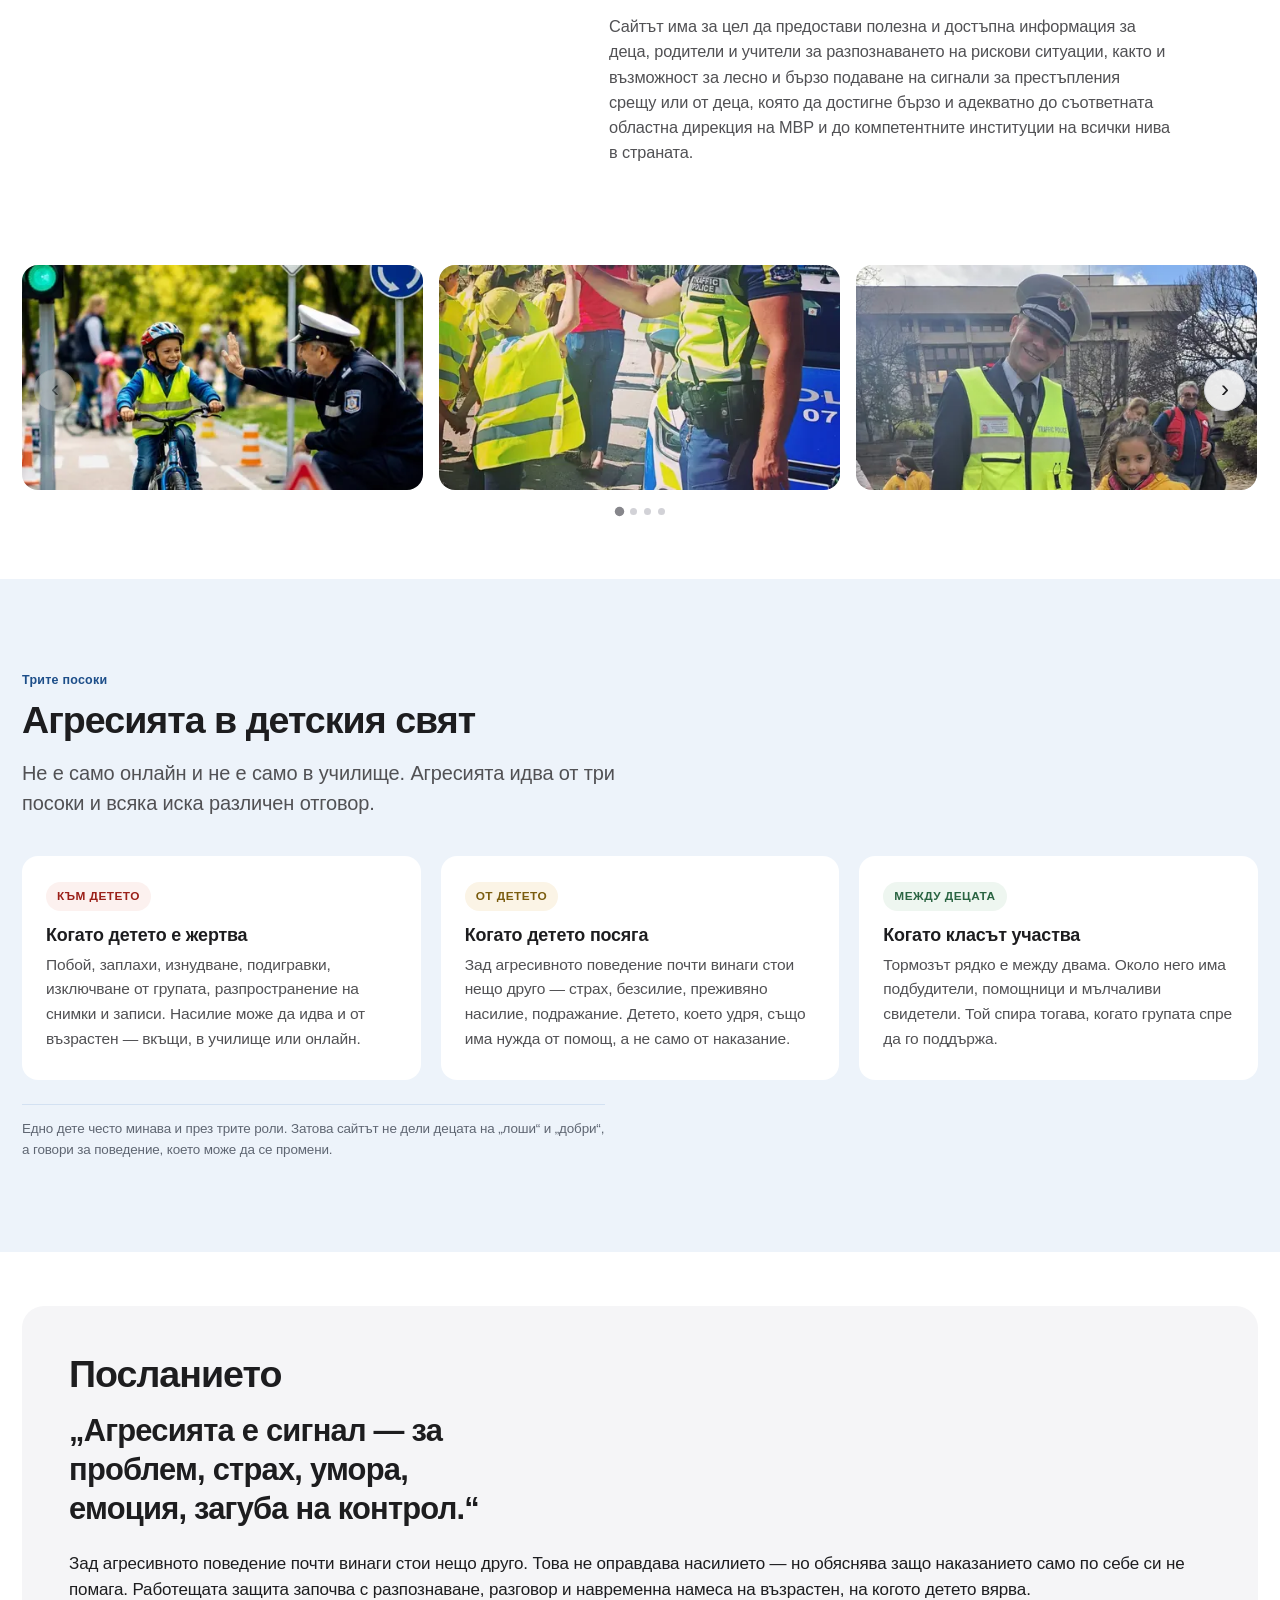
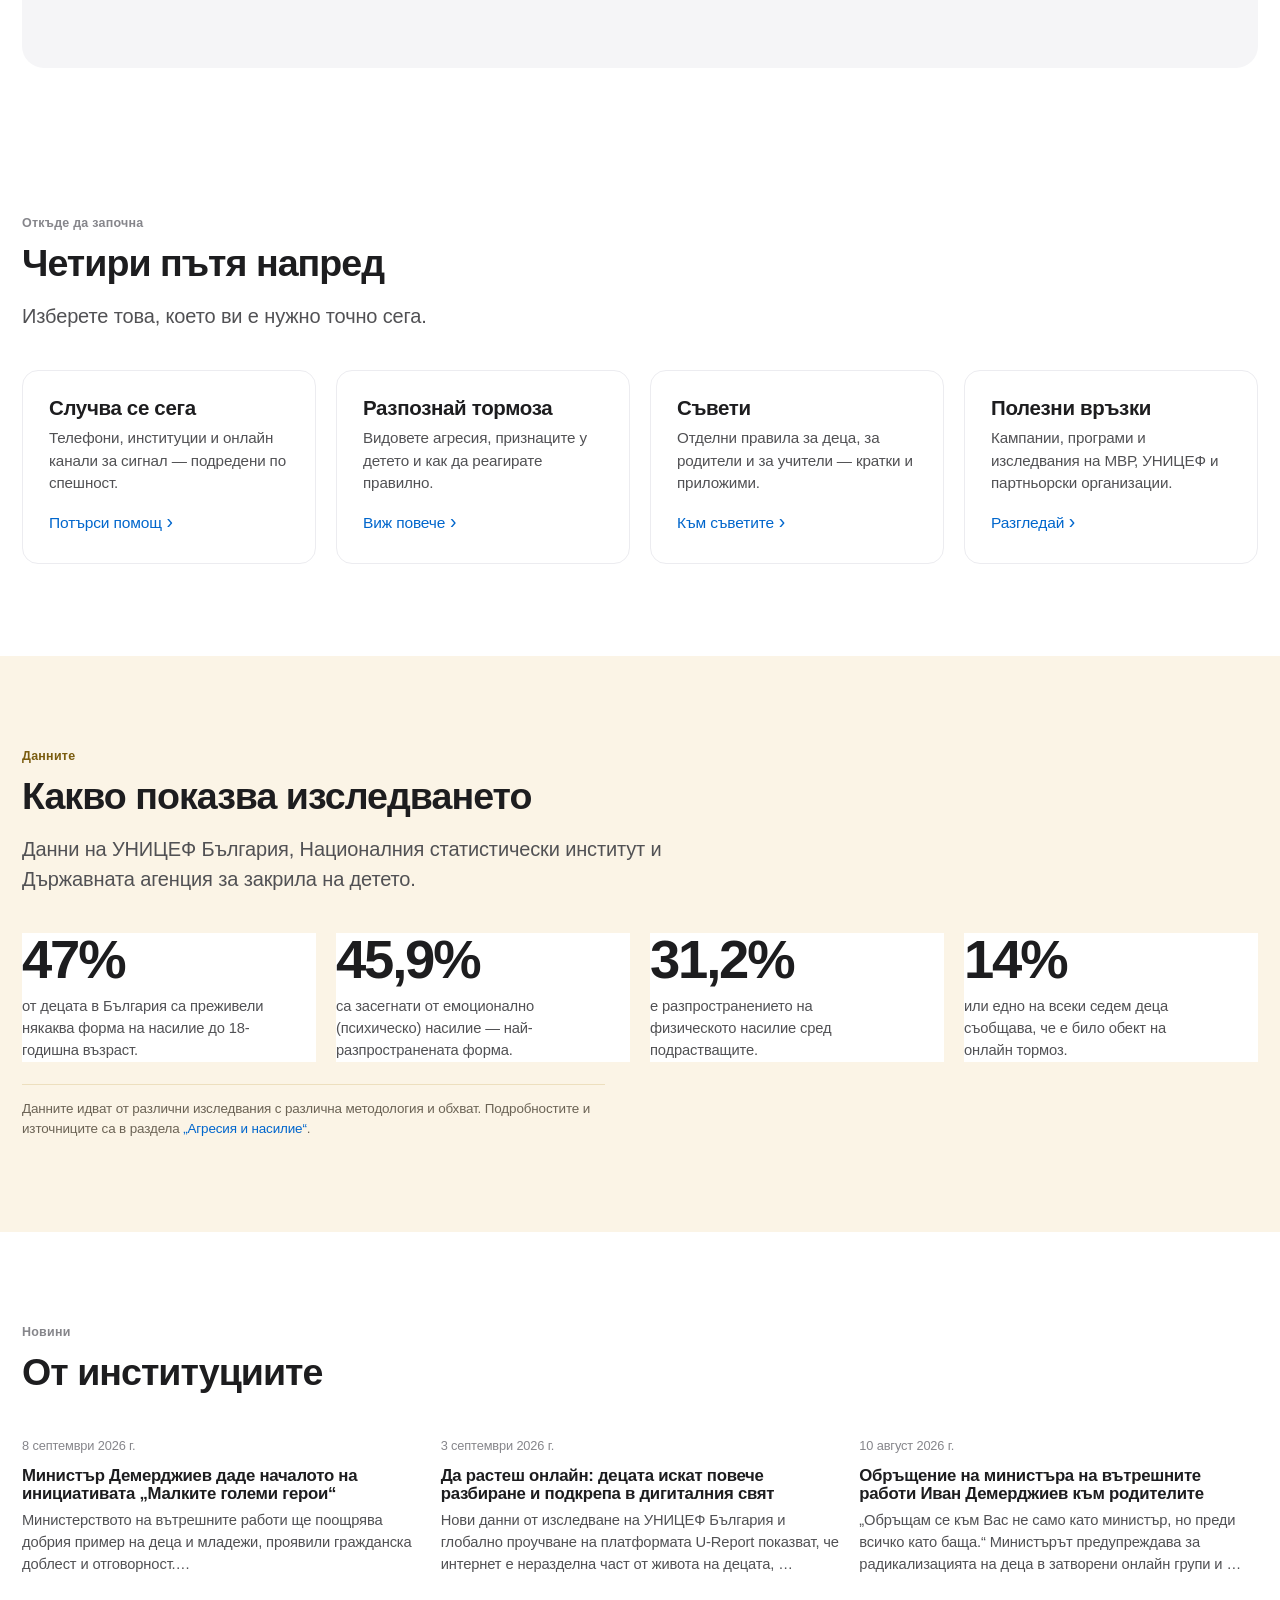
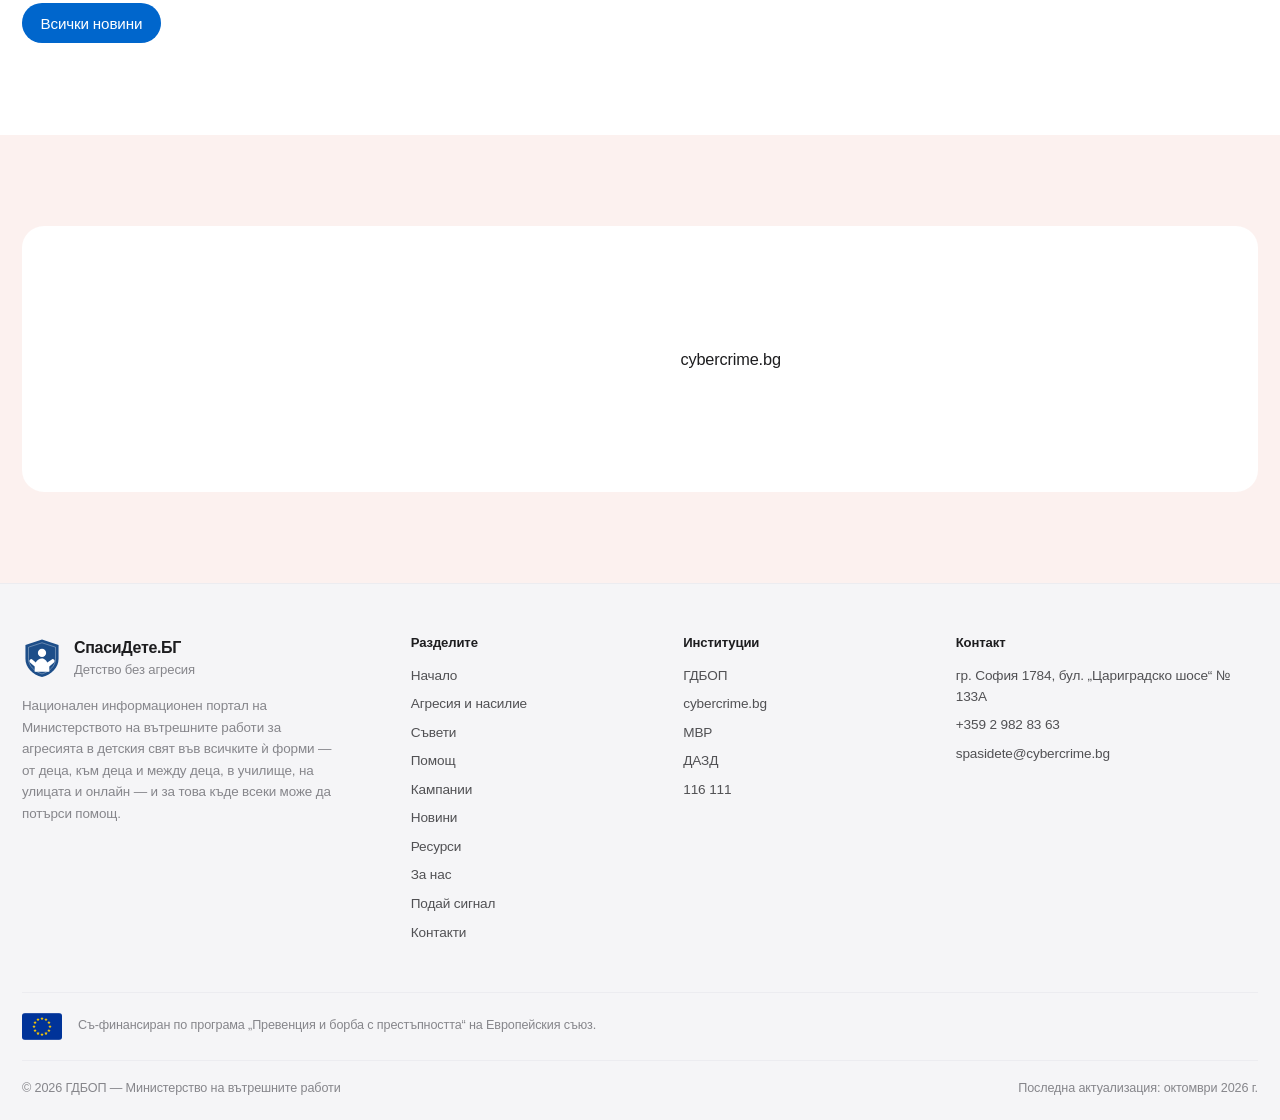
==== commit e1e8d2ca: "Сайт на МВР за агресията в детския свят: ново лого, цветни секции, преработена лента Темата вече не " ====
--- a/index.html
+++ b/index.html
@@ -3,16 +3,18 @@
 <head>
 <meta charset="utf-8">
 <meta name="viewport" content="width=device-width, initial-scale=1, viewport-fit=cover">
-<title data-title-bg="СпасиДете.БГ — безопасен интернет и живот без агресия за децата" data-title-en="SpasiDete.BG — a safe internet and a life without aggression for children">СпасиДете.БГ — безопасен интернет и живот без агресия за децата</title>
-<meta name="description" data-desc-bg="Информационен портал на дирекция „Киберпрестъпност“ при ГДБОП-МВР: какво е булинг, как се разпознава агресията, съвети за деца, родители и учители, телефони за помощ и подаване на сигнал." data-desc-en="Information portal of the Cybercrime Directorate at GDBOP, Bulgarian Ministry of Interior: what bullying is, how to recognise aggression, advice for children, parents and teachers, helplines and reporting channels." content="Информационен портал на дирекция „Киберпрестъпност“ при ГДБОП-МВР: какво е булинг, как се разпознава агресията, съвети за деца, родители и учители, телефони за помощ и подаване на сигнал.">
+<title data-title-bg="СпасиДете.БГ — агресията в детския свят и къде да потърсим помощ" data-title-en="SpasiDete.BG — aggression in the world of children and where to seek help">СпасиДете.БГ — агресията в детския свят и къде да потърсим помощ</title>
+<meta name="description" data-desc-bg="Национален портал на МВР за агресията в детския свят — от деца, към деца и между деца, в училище, на улицата и онлайн: как се разпознава, как се реагира, съвети за деца, родители и учители, телефони за помощ и подаване на сигнал." data-desc-en="The Bulgarian Ministry of Interior’s national portal on aggression in the world of children — by children, against children and between children, at school, in the street and online: how to recognise it, how to respond, advice for children, parents and teachers, helplines and reporting channels." content="Национален портал на МВР за агресията в детския свят — от деца, към деца и между деца, в училище, на улицата и онлайн: как се разпознава, как се реагира, съвети за деца, родители и учители, телефони за помощ и подаване на сигнал.">
 <meta name="theme-color" content="#0a1f38">
 <meta property="og:type" content="website">
 <meta property="og:site_name" content="СпасиДете.БГ">
-<meta property="og:title" content="СпасиДете.БГ — безопасен интернет и живот без агресия за децата">
-<meta property="og:description" content="Информационен портал на дирекция „Киберпрестъпност“ при ГДБОП-МВР: какво е булинг, как се разпознава агресията, съвети за деца, родители и учители, телефони за помощ и подаване на сигнал.">
+<meta property="og:title" content="СпасиДете.БГ — агресията в детския свят и къде да потърсим помощ">
+<meta property="og:description" content="Национален портал на МВР за агресията в детския свят — от деца, към деца и между деца, в училище, на улицата и онлайн: как се разпознава, как се реагира, съвети за деца, родители и учители, телефони за помощ и подаване на сигнал.">
 <meta property="og:locale" content="bg_BG">
 <meta property="og:locale:alternate" content="en_GB">
-<meta property="og:image" content="https://spasidete.bg/assets/img/favicon-180.png">
+<meta property="og:image" content="https://spasidete.bg/assets/img/og-image.jpg">
+<meta property="og:image:width" content="1200">
+<meta property="og:image:height" content="630">
 <meta name="twitter:card" content="summary">
 <link rel="icon" href="assets/img/favicon-32.png" sizes="32x32" type="image/png">
 <link rel="apple-touch-icon" href="assets/img/favicon-180.png">
@@ -37,10 +39,10 @@
 <header class="nav">
   <div class="wrap nav__inner">
     <a class="brand" href="index.html">
-      <picture><source type="image/webp" srcset="assets/img/cybercrime-gdbop-sm.webp 192w, assets/img/cybercrime-gdbop.webp 341w" sizes="64px"><img src="assets/img/cybercrime-gdbop-sm.png" srcset="assets/img/cybercrime-gdbop-sm.png 192w, assets/img/cybercrime-gdbop.png 341w" sizes="64px" alt="" width="192" height="236" decoding="async" class="brand__mark"></picture>
+      <picture><source type="image/svg+xml" srcset="assets/img/logo-spasidete.svg"><img src="assets/img/logo-spasidete.png" alt="" width="192" height="192" decoding="async" class="brand__mark"></picture>
       <span class="brand__text">
         <strong>СпасиДете.БГ</strong>
-        <span class="brand__sub"><span lang="bg">Дирекция „Киберпрестъпност“ · ГДБОП · МВР</span><span lang="en">Cybercrime Directorate · GDBOP · Ministry of Interior</span></span>
+        <span class="brand__sub"><span lang="bg">Министерство на вътрешните работи</span><span lang="en">Ministry of Interior of the Republic of Bulgaria</span></span>
       </span>
     </a>
 
@@ -55,6 +57,14 @@
         <li><a href="about.html"><span lang="bg">За нас</span><span lang="en">About</span></a></li>
         <li class="nav__extra"><a href="contact.html"><span lang="bg">Контакти</span><span lang="en">Contact</span></a></li>
       </ul>
+      <!-- Вторият превключвател се показва само на най-тесните телефони, където
+           в лентата няма място за него. Скриптът обслужва и двата.
+           The second switch shows only on the narrowest phones, where the bar has
+           no room for it. The script serves both. -->
+      <div class="langswitch langswitch--menu" role="group" aria-label="Език / Language">
+        <button type="button" data-lang="bg" aria-pressed="true">БГ</button>
+        <button type="button" data-lang="en" aria-pressed="false">EN</button>
+      </div>
     </nav>
 
     <div class="nav__actions">
@@ -83,12 +93,12 @@
 <section class="hero">
   <div class="wrap hero__inner">
     <div>
-      <span class="eyebrow"><span lang="bg">Дирекция „Киберпрестъпност“ · ГДБОП · МВР</span><span lang="en">Cybercrime Directorate · GDBOP · Ministry of Interior</span></span>
-      <h1 lang="bg">Агресията онлайн не е детска игра.</h1><h1 lang="en">Online aggression is not child’s play.</h1>
-      <p lang="bg" class="lede">Всяко дете има право на безопасен интернет и на училище без страх. Тук ще намерите какво е тормозът, как да го разпознаете, как да реагирате и към кого да се обърнете — веднага.</p><p lang="en" class="lede">Every child has the right to a safe internet and to a school without fear. Here you will find what bullying is, how to recognise it, how to respond and whom to turn to — straight away.</p>
+      <span class="eyebrow"><span lang="bg">Министерство на вътрешните работи</span><span lang="en">Ministry of Interior of the Republic of Bulgaria</span></span>
+      <h1 lang="bg">Агресията не е детска игра.</h1><h1 lang="en">Aggression is not child’s play.</h1>
+      <p lang="bg" class="lede">Удар в междучасието, подигравка в групата, заплаха в съобщение. Агресията в детския свят има много лица — и когато детето е жертва, и когато то самото посяга. Тук ще намерите как се разпознава, как се реагира и към кого да се обърнете — веднага.</p><p lang="en" class="lede">A blow at break time, mockery in the group chat, a threat in a message. Aggression in the world of children has many faces — when a child is the victim, and when a child is the one lashing out. Here you will find how to recognise it, how to respond and whom to turn to — straight away.</p>
       <div class="btn-row hero__actions">
         <a class="btn btn--lg btn--danger" href="report.html"><span lang="bg">Подай сигнал</span><span lang="en">File a report</span></a>
-        <a class="tlink" href="bullying.html#types" style="margin-left:6px"><span lang="bg">Какво е булинг?</span><span lang="en">What is bullying?</span></a>
+        <a class="tlink" href="bullying.html#types" style="margin-left:6px"><span lang="bg">Какво е агресия?</span><span lang="en">What is aggression?</span></a>
       </div>
     </div>
     <aside class="hero__panel">
@@ -128,6 +138,31 @@
       <button class="carousel__btn carousel__btn--next" type="button" data-car="next" aria-label="Следваща снимка / Next photo">&#8250;</button>
       <div class="carousel__dots" role="tablist" aria-label="Избор на снимка / Choose a photo"></div>
     </div>
+  </div>
+</section>
+
+<section class="section section--sky">
+  <div class="wrap">
+    <div class="section-head">
+      <span class="eyebrow"><span lang="bg">Трите посоки</span><span lang="en">The three directions</span></span>
+      <h2 lang="bg">Агресията в детския свят</h2><h2 lang="en">Aggression in the world of children</h2>
+      <p lang="bg" class="lede">Не е само онлайн и не е само в училище. Агресията идва от три посоки и всяка иска различен отговор.</p><p lang="en" class="lede">It is not only online and not only at school. Aggression comes from three directions, and each calls for a different answer.</p>
+    </div>
+    <div class="grid grid--3">
+      <div class="facet facet--to">
+        <span class="facet__tag"><span lang="bg">Към детето</span><span lang="en">Against a child</span></span>
+        <h3 lang="bg">Когато детето е жертва</h3><h3 lang="en">When the child is the victim</h3><p lang="bg">Побой, заплахи, изнудване, подигравки, изключване от групата, разпространение на снимки и записи. Насилие може да идва и от възрастен — вкъщи, в училище или онлайн.</p><p lang="en">Beatings, threats, extortion, mockery, exclusion from the group, the spreading of photos and recordings. Violence can also come from an adult — at home, at school or online.</p>
+      </div>
+      <div class="facet facet--from">
+        <span class="facet__tag"><span lang="bg">От детето</span><span lang="en">By a child</span></span>
+        <h3 lang="bg">Когато детето посяга</h3><h3 lang="en">When the child lashes out</h3><p lang="bg">Зад агресивното поведение почти винаги стои нещо друго — страх, безсилие, преживяно насилие, подражание. Детето, което удря, също има нужда от помощ, а не само от наказание.</p><p lang="en">There is almost always something behind aggressive behaviour — fear, powerlessness, violence already experienced, imitation. The child who hits needs help too, not only punishment.</p>
+      </div>
+      <div class="facet facet--between">
+        <span class="facet__tag"><span lang="bg">Между децата</span><span lang="en">Between children</span></span>
+        <h3 lang="bg">Когато класът участва</h3><h3 lang="en">When the class takes part</h3><p lang="bg">Тормозът рядко е между двама. Около него има подбудители, помощници и мълчаливи свидетели. Той спира тогава, когато групата спре да го поддържа.</p><p lang="en">Bullying is rarely between two people. Around it there are instigators, assistants and silent witnesses. It stops when the group stops sustaining it.</p>
+      </div>
+    </div>
+    <p class="note" style="margin-top:24px"><span lang="bg">Едно дете често минава и през трите роли. Затова сайтът не дели децата на „лоши“ и „добри“, а говори за поведение, което може да се промени.</span><span lang="en">One child often passes through all three roles. That is why this site does not divide children into “bad” and “good”, but speaks about behaviour that can change.</span></p>
   </div>
 </section>
 
@@ -169,7 +204,7 @@
   </div>
 </section>
 
-<section class="section section--alt">
+<section class="section section--sand">
   <div class="wrap">
     <div class="section-head">
       <span class="eyebrow"><span lang="bg">Данните</span><span lang="en">The data</span></span>
@@ -213,7 +248,7 @@
   </div>
 </section>
 
-<section class="section section--alt">
+<section class="section section--rose">
   <div class="wrap">
     <div class="callout callout--navy">
       <div class="grid grid--2" style="align-items:center;gap:30px">
@@ -237,13 +272,13 @@
     <div class="footer__grid">
       <div>
         <div class="footer__brand">
-          <picture><source type="image/webp" srcset="assets/img/cybercrime-gdbop-sm.webp 192w, assets/img/cybercrime-gdbop.webp 341w" sizes="64px"><img src="assets/img/cybercrime-gdbop-sm.png" srcset="assets/img/cybercrime-gdbop-sm.png 192w, assets/img/cybercrime-gdbop.png 341w" sizes="64px" alt="" width="192" height="236" decoding="async" loading="lazy" class="footer__mark"></picture>
+          <picture><source type="image/svg+xml" srcset="assets/img/logo-spasidete.svg"><img src="assets/img/logo-spasidete.png" alt="" width="192" height="192" decoding="async" loading="lazy" class="footer__mark"></picture>
           <span>
             <strong>СпасиДете.БГ</strong>
-            <span lang="bg">Безопасен интернет за децата</span><span lang="en">A safer internet for children</span>
+            <span lang="bg">Детство без агресия</span><span lang="en">A childhood without aggression</span>
           </span>
         </div>
-        <p lang="bg">Информационен портал на дирекция „Киберпрестъпност“ при ГДБОП-МВР за онлайн рисковете, агресията и тормоза сред деца — и за това къде всеки може да потърси помощ.</p><p lang="en">An information portal of the Cybercrime Directorate at GDBOP, Ministry of Interior, on online risks, aggression and bullying among children — and on where anyone can seek help.</p>
+        <p lang="bg">Национален информационен портал на Министерството на вътрешните работи за агресията в детския свят във всичките ѝ форми — от деца, към деца и между деца, в училище, на улицата и онлайн — и за това къде всеки може да потърси помощ.</p><p lang="en">A national information portal of the Ministry of Interior on aggression in the world of children in all its forms — by children, against children and between children, at school, in the street and online — and on where anyone can seek help.</p>
       </div>
       <div>
         <h2 lang="bg">Разделите</h2><h2 lang="en">Sections</h2>
--- a/assets/css/style.css
+++ b/assets/css/style.css
@@ -14,12 +14,33 @@
   --bg:         #ffffff;
   --bg-alt:     #f5f5f7;
 
-  /* Акценти — само два / accents — only two */
+  /* Акценти за действие / action accents */
   --blue:       #0066cc;
   --blue-dark:  #004f9e;
   --red:        #c4271d;
   --red-dark:   #a01f17;
   --red-soft:   #fdf1f0;
+
+  /* Цветове на секциите. Четири приглушени тона, всеки със своя тема:
+     синьо = обяснение и ориентиране, червено = опасност и спешност,
+     зелено = какво помага, жълто = внимание и данни. Тоновете са бледи
+     нарочно — текстът върху тях остава със същия контраст, както върху бяло.
+     The section colours. Four muted tones, each with its own theme:
+     blue = explanation, red = danger, green = what helps, yellow = attention.
+     The tones are deliberately pale: text on them keeps the contrast it has
+     on white. */
+  --sky:        #edf3fa;
+  --sky-line:   #d3e1f2;
+  --sky-ink:    #1d4e89;
+  --rose:       #fcf1ef;
+  --rose-line:  #f2d8d3;
+  --rose-ink:   #9b2019;
+  --mint:       #eef6f0;
+  --mint-line:  #d3e7d9;
+  --mint-ink:   #2a6442;
+  --sand:       #fbf4e6;
+  --sand-line:  #eddfbe;
+  --sand-ink:   #7a5c0f;
 
   /* Тъмна повърхност (емблемата) / dark surface */
   --navy:       #16283d;
@@ -34,7 +55,7 @@
   /* Слой / layout */
   --wrap: 1280px;
   --gutter: 22px;
-  --headerh: 58px;
+  --headerh: 66px;
 
   /* Системният шрифт на устройството — нищо не се сваля отвън.
      The device's own system font — nothing is downloaded from outside. */
@@ -119,6 +140,51 @@
 
 .section { padding-block: clamp(3.4rem, 2.2rem + 4.4vw, 6rem); }
 .section--alt { background: var(--bg-alt); }
+
+/* Цветните секции. Всяка пренастройва линиите и приглушеното мастило, за да
+   останат четливи върху тона — така всички вътрешни елементи се нагаждат сами.
+   The coloured sections. Each one retunes the hairlines and the muted ink so
+   they stay legible on the tone — every inner element adapts by itself. */
+.section--sky  { background: var(--sky);  --line: var(--sky-line);  --line-soft: var(--sky-line);  --ink-3: #5f6672; --accent: var(--sky-ink); }
+.section--rose { background: var(--rose); --line: var(--rose-line); --line-soft: var(--rose-line); --ink-3: #6f5f5d; --accent: var(--rose-ink); }
+.section--mint { background: var(--mint); --line: var(--mint-line); --line-soft: var(--mint-line); --ink-3: #5c6a61; --accent: var(--mint-ink); }
+.section--sand { background: var(--sand); --line: var(--sand-line); --line-soft: var(--sand-line); --ink-3: #6b6355; --accent: var(--sand-ink); }
+
+/* Когато две тонирани секции се срещнат, тънка линия показва, че смяната е
+   нарочна, а не грешка в рисуването.
+   When two tinted sections meet, a hairline shows the change is deliberate
+   rather than a rendering glitch. */
+:is(.section--sky, .section--rose, .section--mint, .section--sand)
+  + :is(.section--sky, .section--rose, .section--mint, .section--sand) {
+  border-top: 1px solid rgba(0,0,0,.06);
+}
+
+/* Надредът над заглавието взема цвета на секцията / the eyebrow takes the section's colour */
+:is(.section--sky, .section--rose, .section--mint, .section--sand) .eyebrow { color: var(--accent); }
+
+/* Белите елементи вътре остават бели, без рамка — както върху сивото.
+   The white elements inside stay white and borderless, as they do on grey. */
+:is(.section--sky, .section--rose, .section--mint, .section--sand) :is(.card, .typecard, .stat, .newscard, .helpline, .sidepanel, .qa) {
+  background: var(--bg); border-color: transparent;
+}
+:is(.section--sky, .section--rose, .section--mint, .section--sand) .callout { background: var(--bg); }
+:is(.section--sky, .section--rose, .section--mint, .section--sand) .tabs__list { background: var(--bg); }
+:is(.section--sky, .section--rose, .section--mint, .section--sand) .tabs__btn[aria-selected="true"] { background: var(--sky); box-shadow: none; }
+.section--rose .tabs__btn[aria-selected="true"] { background: var(--rose); }
+.section--mint .tabs__btn[aria-selected="true"] { background: var(--mint); }
+.section--sand .tabs__btn[aria-selected="true"] { background: var(--sand); }
+
+/* Трите посоки на агресията / the three directions of aggression */
+.facet { background: var(--bg); border-radius: var(--r); padding: 26px 24px 28px; }
+.facet__tag {
+  display: inline-block; font-size: .74rem; font-weight: 600; letter-spacing: .04em;
+  text-transform: uppercase; padding: 5px 11px; border-radius: var(--pill); margin-bottom: 14px;
+}
+.facet--to      .facet__tag { background: var(--rose); color: var(--rose-ink); }
+.facet--from    .facet__tag { background: var(--sand); color: var(--sand-ink); }
+.facet--between .facet__tag { background: var(--mint); color: var(--mint-ink); }
+.facet h3 { font-size: 1.12rem; margin: 0 0 .5rem; letter-spacing: -.01em; }
+.facet p { margin: 0; color: var(--ink-2); font-size: .97rem; line-height: 1.6; }
 .section--tight { padding-block: clamp(2.2rem, 1.6rem + 2.4vw, 3.4rem); }
 
 .grid { display: grid; gap: 20px; }
@@ -205,13 +271,25 @@
   .nav { background: #fff; }
 }
 
+/* Три колони с еднакви странични коловози: разделите стоят точно в средата
+   на лентата, независимо колко е широка марката или бутонът отдясно.
+   Three columns with equal side tracks: the sections sit exactly in the middle
+   of the bar, however wide the brand or the button on the right happens to be. */
 .nav__inner {
-  display: flex; align-items: center; gap: 22px;
+  display: grid; grid-template-columns: minmax(0,1fr) auto minmax(0,1fr);
+  align-items: center; gap: 18px;
   min-height: var(--headerh);
 }
 
-.brand { display: flex; align-items: center; gap: 10px; flex: none; text-decoration: none !important; }
-.brand__mark { width: auto; height: 32px; flex: none; }
+.brand {
+  display: flex; align-items: center; gap: 10px;
+  /* Основа 0 плюс равно разтягане: двете страни получават еднаква ширина,
+     така разделите остават точно в средата на лентата.
+     Basis 0 plus equal growth: both sides get the same width, which keeps the
+     sections exactly in the middle of the bar. */
+  justify-self: start; min-width: 0; text-decoration: none !important;
+}
+.brand__mark { width: 34px; height: 34px; flex: none; }
 .brand__text { display: flex; flex-direction: column; min-width: 0; }
 .brand__text strong {
   font-size: 1.02rem; font-weight: 600; color: var(--ink);
@@ -219,8 +297,12 @@
 }
 .brand__sub { display: none; }
 
-.nav__links { flex: 1 1 auto; min-width: 0; }
-.nav__links ul { list-style: none; margin: 0; padding: 0; display: flex; align-items: center; }
+.nav__links { justify-self: center; min-width: 0; display: flex; justify-content: center; }
+.nav__links ul {
+  list-style: none; margin: 0; padding: 0;
+  display: flex; align-items: center; justify-content: center;
+  gap: 2px; flex-wrap: nowrap;
+}
 .nav__links li { margin: 0; }
 .nav__links a {
   display: block; padding: 6px 11px;
@@ -233,7 +315,10 @@
 .nav__links a:hover { color: var(--ink); background: rgba(0,0,0,.04); }
 .nav__links a[aria-current="page"] { color: var(--ink); font-weight: 500; background: rgba(0,0,0,.05); }
 
-.nav__actions { display: flex; align-items: center; gap: 10px; flex: none; margin-left: auto; }
+.nav__actions {
+  display: flex; align-items: center; justify-content: flex-end;
+  gap: 12px; justify-self: end; min-width: 0;
+}
 
 .langswitch { display: inline-flex; align-items: center; gap: 1px; }
 .langswitch button {
@@ -247,6 +332,20 @@
 
 .btn--report .lbl-short { display: none; }
 
+/* „Подай сигнал“ е най-важното действие в лентата и изглежда така.
+   "File a report" is the most important action in the bar and looks like it. */
+.nav__actions .btn--report {
+  padding: .72em 1.5em;
+  font-size: .97rem;
+  font-weight: 600;
+  letter-spacing: -.01em;
+  border-radius: var(--pill);
+  box-shadow: 0 1px 2px rgba(196,39,29,.28), 0 6px 18px -8px rgba(196,39,29,.55);
+}
+.nav__actions .btn--report:hover {
+  box-shadow: 0 1px 2px rgba(196,39,29,.3), 0 10px 24px -8px rgba(196,39,29,.6);
+}
+
 .navtoggle {
   display: none; appearance: none; background: transparent; border: 0;
   width: 34px; height: 34px; cursor: pointer;
@@ -292,14 +391,17 @@
 .hero .eyebrow { color: var(--ink-3); }
 .hero__actions { margin-top: 2.2rem; }
 
+/* Панелът е за спешната помощ, затова носи червения тон на сайта.
+   The panel is for emergency help, so it carries the site's red tone. */
 .hero__panel {
-  background: var(--bg-alt);
+  background: var(--rose);
   border-radius: var(--r-lg);
   padding: 8px 22px 12px;
+  --line-soft: var(--rose-line);
 }
 .hero__panel h2 {
   font-size: .78rem; font-weight: 600; letter-spacing: .02em;
-  color: var(--ink-3); margin: 16px 0 4px;
+  color: var(--rose-ink); margin: 16px 0 4px;
 }
 .hero__panel ul { list-style: none; padding: 0; margin: 0; }
 .hero__panel li + li { border-top: 1px solid var(--line-soft); }
@@ -599,7 +701,7 @@
 .footer li { margin-bottom: .55em; }
 .footer__grid { display: grid; grid-template-columns: 1.5fr 1fr 1fr 1.3fr; gap: 40px; padding-bottom: 2.6rem; }
 .footer__brand { display: flex; gap: 12px; align-items: center; margin-bottom: .9rem; }
-.footer__mark { width: auto; height: 38px; flex: none; }
+.footer__mark { width: 40px; height: 40px; flex: none; }
 .footer__brand strong { color: var(--ink); font-size: 1rem; display: block; letter-spacing: -.02em; }
 .footer__brand span { font-size: .82rem; color: var(--ink-3); }
 .footer p { font-size: .84rem; line-height: 1.6; color: var(--ink-3); max-width: 42ch; }
@@ -640,7 +742,7 @@
 
 /* ---------- 26. Responsive ---------- */
 @media (min-width: 1180px) {
-  .brand__mark { height: 36px; }
+  .brand__mark { width: 38px; height: 38px; }
   /* „Контакти“ стои във футъра на широк екран / “Contact” lives in the footer on wide screens */
   .nav__extra { display: none; }
 }
@@ -648,6 +750,17 @@
 @media (max-width: 1179px) {
   .navtoggle { display: flex; }
   .nav__inner { gap: 14px; }
+  /* Под 1180 px разделите падат в падащо меню (то е извън потока), затова
+     лентата се връща на две части: марка вляво, действия вдясно.
+     Below 1180px the sections drop into the menu (which is out of flow), so the
+     bar goes back to two parts: brand on the left, actions on the right. */
+  .nav__inner { display: flex; }
+  .brand { flex: 0 1 auto; min-width: 0; margin-right: auto; }
+  .brand__text { min-width: 0; }
+  .brand__text strong { overflow: hidden; text-overflow: ellipsis; }
+  .nav__actions { flex: none; justify-self: auto; }
+  .nav__links { justify-self: auto; }
+
   .nav__links {
     position: absolute; left: 0; right: 0; top: 100%;
     background: #fff;
@@ -655,14 +768,48 @@
     box-shadow: 0 12px 24px rgba(0,0,0,.07);
     max-height: 0; overflow: hidden; transition: max-height .28s ease;
     flex: none;
+    /* Падащото меню подрежда елементите си един под друг.
+       The dropdown stacks its items one under another. */
+    flex-direction: column; align-items: stretch; justify-content: flex-start;
   }
   .nav__links:not(.is-open) { box-shadow: none; }
   .nav { position: sticky; }
   .nav__links.is-open { max-height: 520px; }
-  .nav__links ul { flex-direction: column; align-items: stretch; padding: 8px var(--gutter) 18px; max-width: var(--wrap); margin-inline: auto; }
+  /* margin-inline:auto би свило списъка до ширината на текста — в менюто го
+     искаме разпънат по цялата лента.
+     margin-inline:auto would shrink the list to the width of its text — in the
+     menu we want it stretched across the whole bar. */
+  .nav__links ul { flex-direction: column; align-items: stretch; justify-content: flex-start;
+    padding: 8px var(--gutter) 18px; margin-inline: 0; width: 100%; max-width: var(--wrap); }
   .nav__links a { padding: 12px 10px; font-size: 1rem; border-radius: var(--r-xs); }
   .nav__links a[aria-current="page"] { background: rgba(0,0,0,.05); }
 }
+
+/* На тесен телефон името на сайта има предимство пред размера на бутона —
+   то никога не се съкращава.
+   On a narrow phone the site's name takes priority over the button's size —
+   it is never truncated. */
+@media (max-width: 460px) {
+  .nav__inner { gap: 8px; }
+  .brand { gap: 8px; }
+  .brand__text strong { font-size: .94rem; }
+  .brand__mark { width: 28px; height: 28px; }
+  .nav__actions { gap: 6px; }
+  .nav__actions .btn--report { padding: .52em .85em; font-size: .86rem; }
+  .langswitch button { padding: .25em .34em; font-size: .76rem; }
+}
+
+/* Най-тесните телефони (320–370 px): превключвателят на езика слиза в менюто,
+   за да остане мястото за името и за бутона „Сигнал“.
+   The narrowest phones (320–370px): the language switch moves into the menu so
+   the space stays with the name and the "Report" button. */
+@media (max-width: 370px) {
+  .nav__actions .langswitch { display: none; }
+  .nav__links .langswitch--menu { display: inline-flex; align-self: flex-start; margin: 2px var(--gutter) 18px; }
+  .brand__text strong { font-size: .9rem; }
+  .nav__actions .btn--report { padding: .5em .78em; font-size: .83rem; }
+}
+.langswitch--menu { display: none; }
 
 @media (max-width: 960px) {
   .hero__inner { grid-template-columns: 1fr; gap: 36px; }
@@ -677,10 +824,11 @@
 @media (max-width: 620px) {
   :root { --gutter: 18px; }
   body { font-size: 16px; }
-  .brand__mark { height: 28px; }
+  .brand__mark { width: 30px; height: 30px; }
   .brand__text strong { font-size: .96rem; }
-  .nav__actions { gap: 6px; }
+  .nav__actions { gap: 8px; }
   .nav__actions .btn { padding: .42em .8em; font-size: .82rem; }
+  .nav__actions .btn--report { padding: .6em 1.05em; font-size: .9rem; }
   .btn--report .lbl-full { display: none; }
   .btn--report .lbl-short { display: inline; }
   .footer__grid { grid-template-columns: 1fr; gap: 28px; }
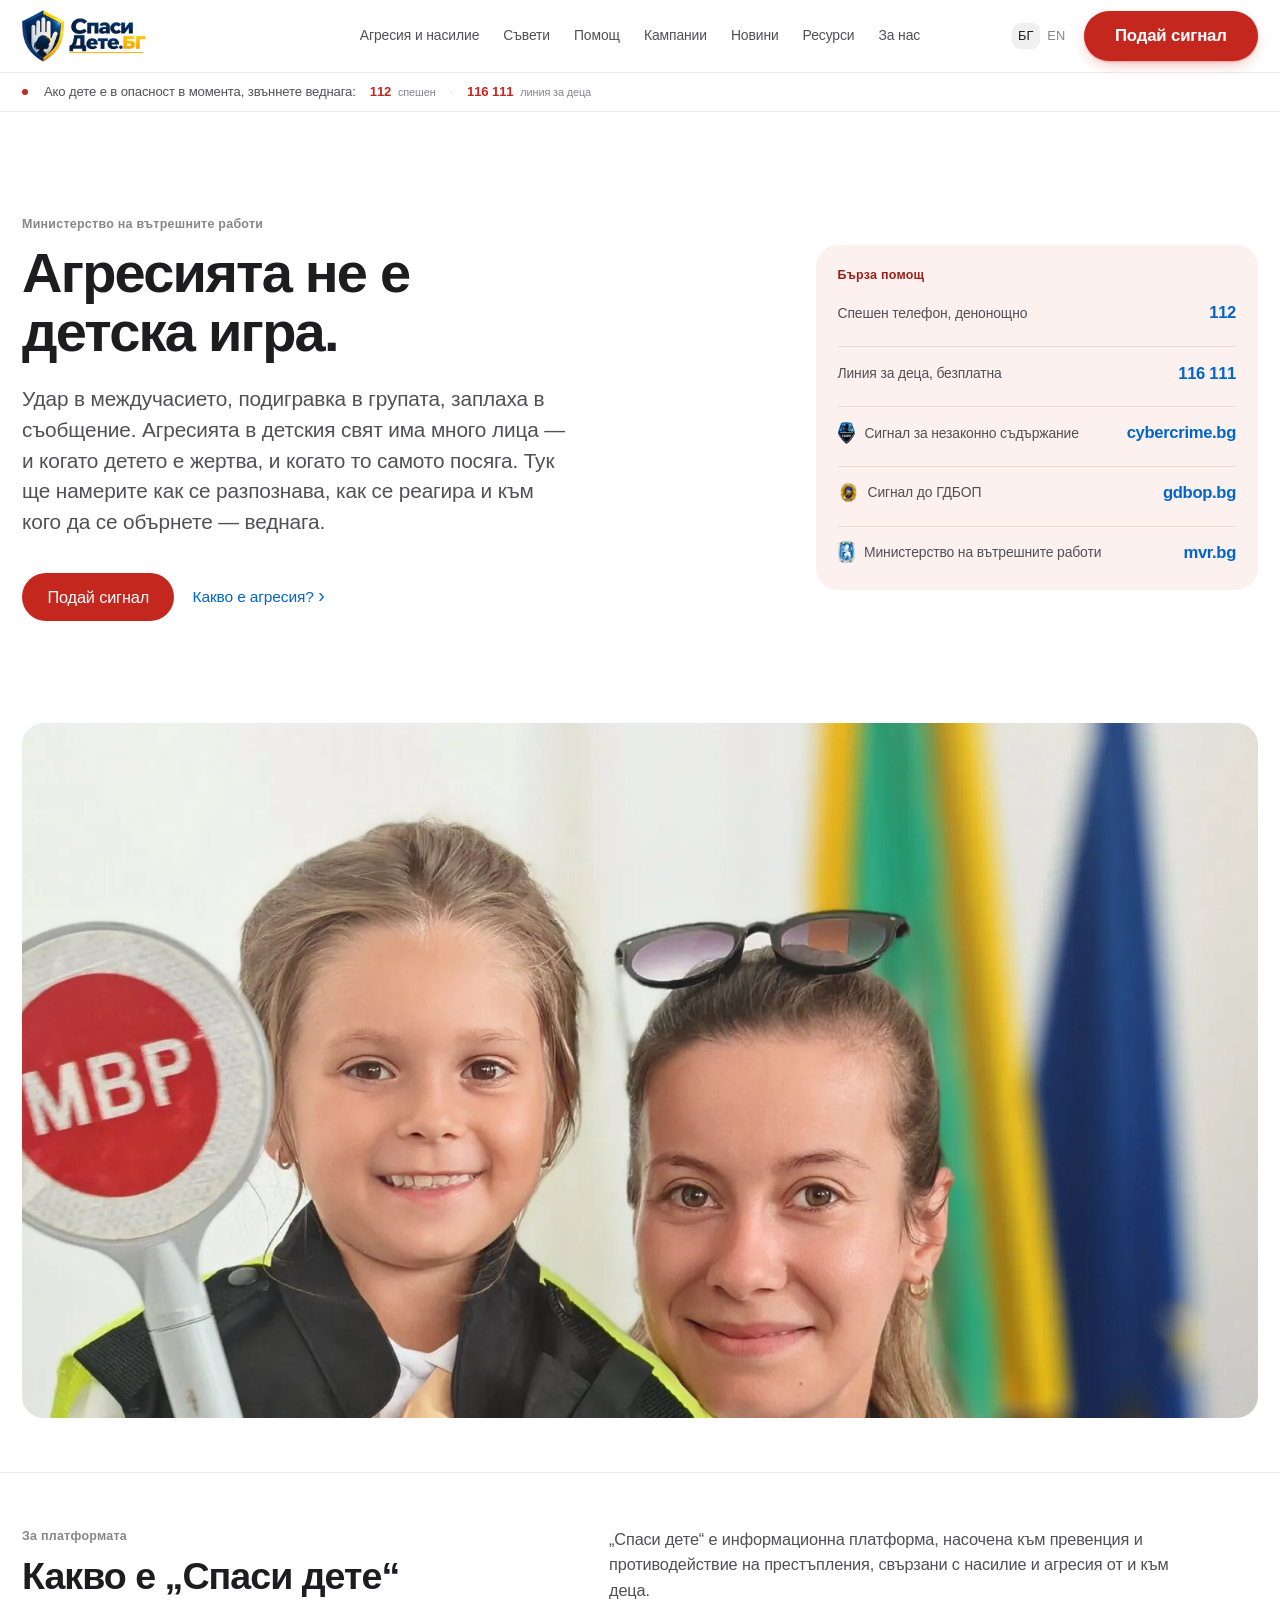
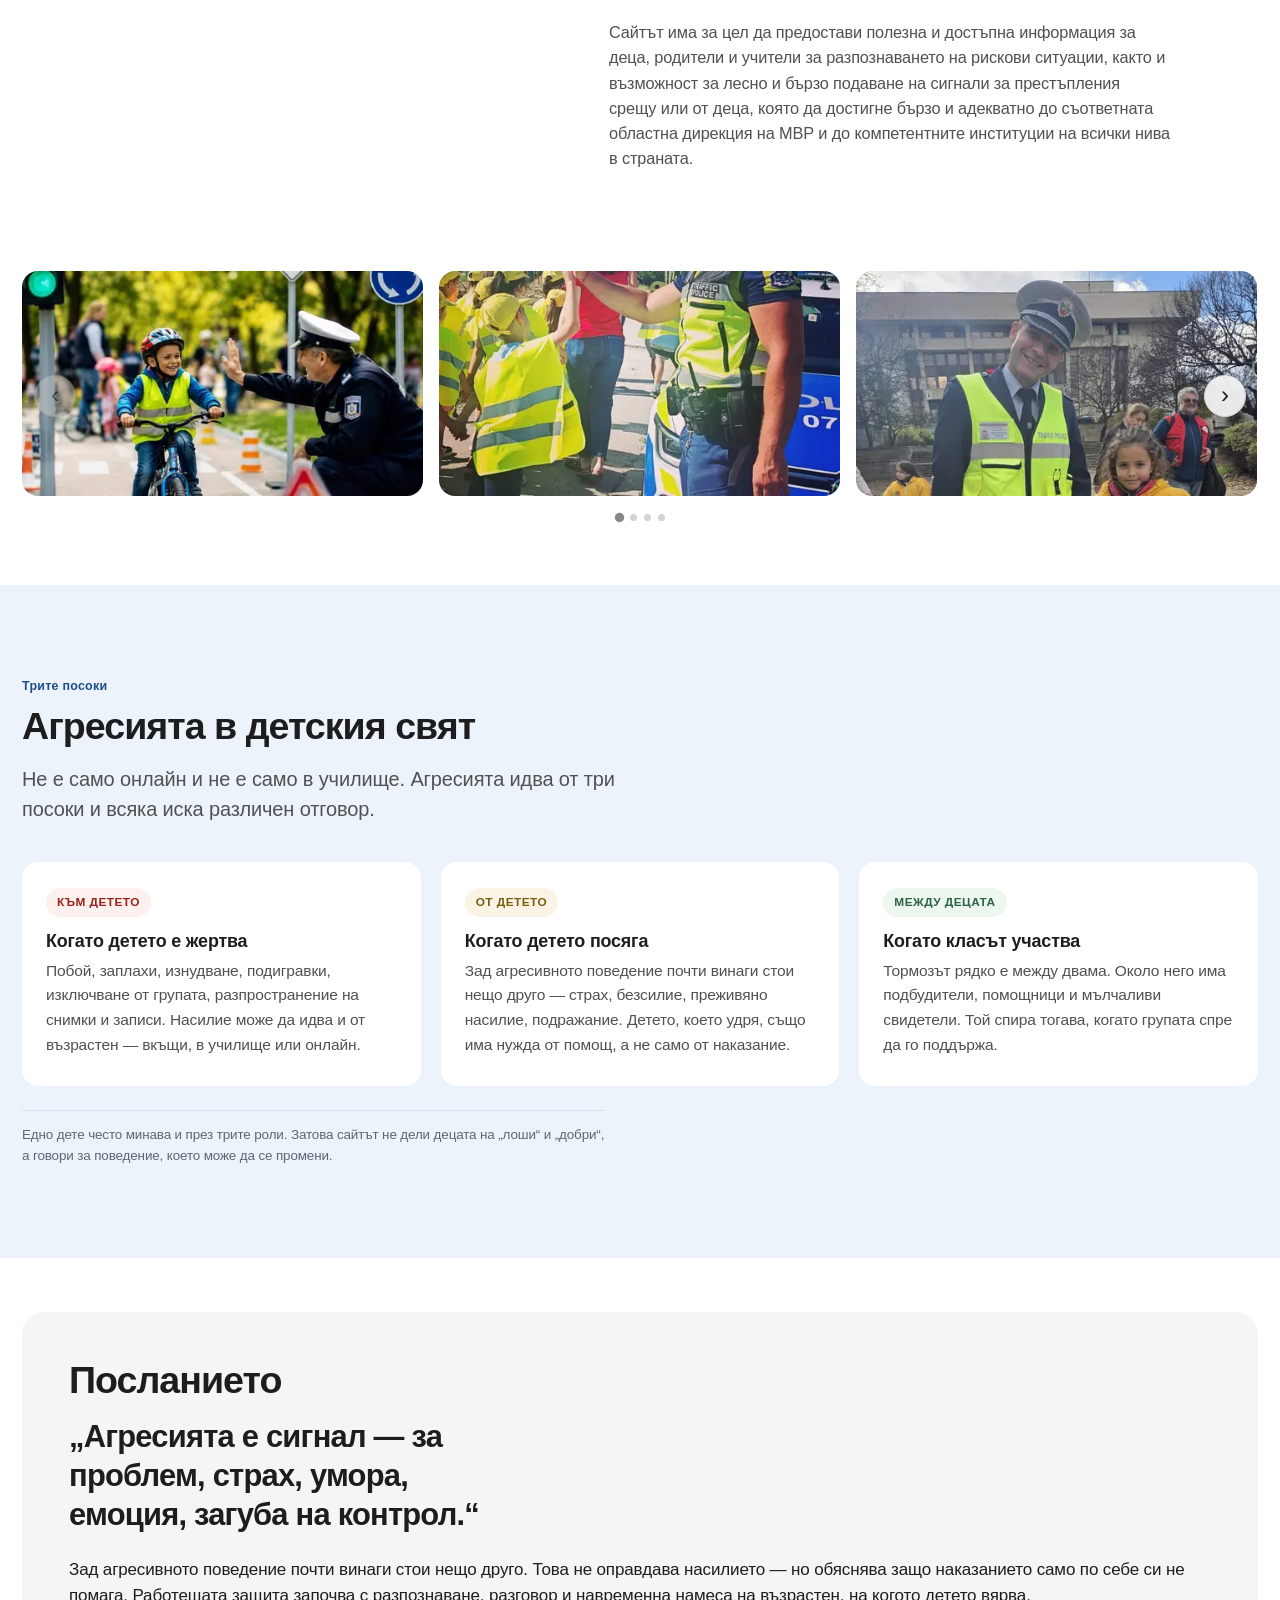
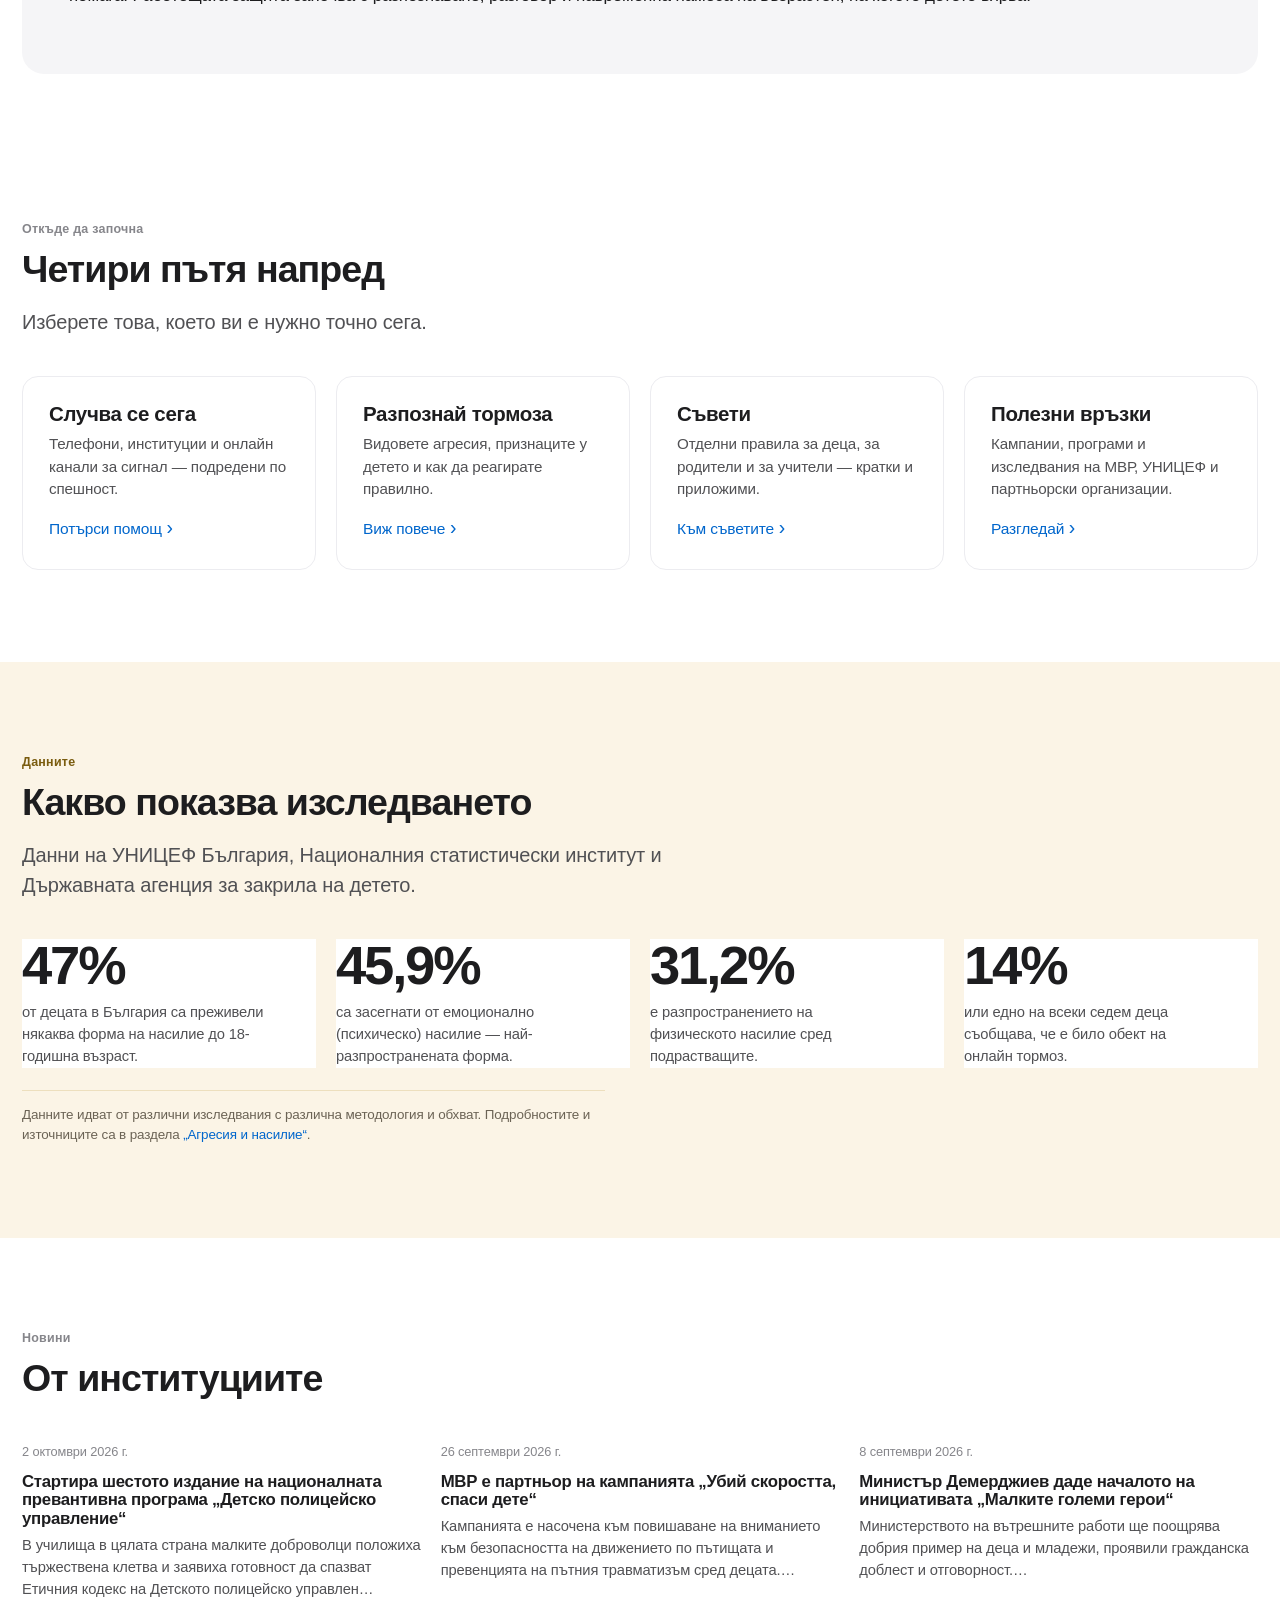
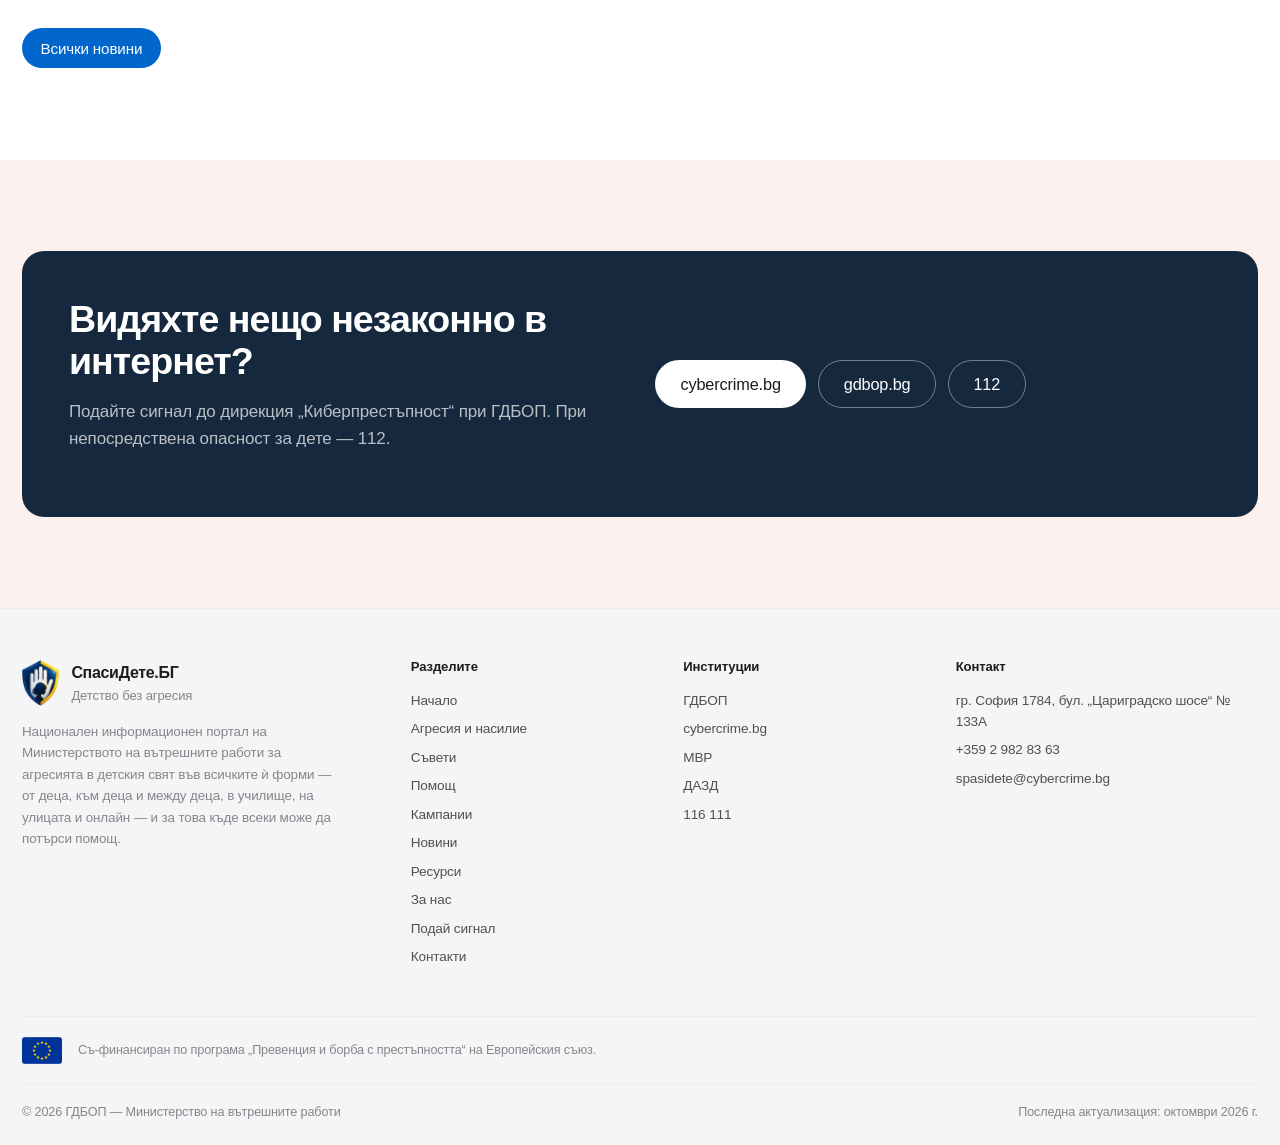
==== commit 0219321d: "Ново лого на МВР, връзка към mvr.bg и две нови новини - Логото на сайта е новата марка „СпасиДете.БГ" ====
--- a/index.html
+++ b/index.html
@@ -38,12 +38,8 @@
 
 <header class="nav">
   <div class="wrap nav__inner">
-    <a class="brand" href="index.html">
-      <picture><source type="image/svg+xml" srcset="assets/img/logo-spasidete.svg"><img src="assets/img/logo-spasidete.png" alt="" width="192" height="192" decoding="async" class="brand__mark"></picture>
-      <span class="brand__text">
-        <strong>СпасиДете.БГ</strong>
-        <span class="brand__sub"><span lang="bg">Министерство на вътрешните работи</span><span lang="en">Ministry of Interior of the Republic of Bulgaria</span></span>
-      </span>
+    <a class="brand" href="index.html" aria-label="СпасиДете.БГ — начало / home">
+      <picture><source type="image/webp" srcset="assets/img/logo-spasidete.webp"><img src="assets/img/logo-spasidete.png" alt="СпасиДете.БГ — превенция, защита, подкрепа" width="382" height="160" decoding="async" class="brand__mark"></picture>
     </a>
 
     <nav class="nav__links" id="mainnav" aria-label="Основна навигация / Main navigation">
@@ -57,14 +53,6 @@
         <li><a href="about.html"><span lang="bg">За нас</span><span lang="en">About</span></a></li>
         <li class="nav__extra"><a href="contact.html"><span lang="bg">Контакти</span><span lang="en">Contact</span></a></li>
       </ul>
-      <!-- Вторият превключвател се показва само на най-тесните телефони, където
-           в лентата няма място за него. Скриптът обслужва и двата.
-           The second switch shows only on the narrowest phones, where the bar has
-           no room for it. The script serves both. -->
-      <div class="langswitch langswitch--menu" role="group" aria-label="Език / Language">
-        <button type="button" data-lang="bg" aria-pressed="true">БГ</button>
-        <button type="button" data-lang="en" aria-pressed="false">EN</button>
-      </div>
     </nav>
 
     <div class="nav__actions">
@@ -108,6 +96,7 @@
         <li><a href="tel:116111"><span><span class="lbl"><span lang="bg">Линия за деца, безплатна</span><span lang="en">Child helpline, free</span></span></span><span class="num">116 111</span></a></li>
         <li><a href="https://www.cybercrime.bg/" target="_blank" rel="noopener"><span class="hp-lbl"><picture><source type="image/webp" srcset="assets/img/cybercrime-gdbop-sm.webp 192w, assets/img/cybercrime-gdbop.webp 341w" sizes="64px"><img src="assets/img/cybercrime-gdbop-sm.png" srcset="assets/img/cybercrime-gdbop-sm.png 192w, assets/img/cybercrime-gdbop.png 341w" sizes="64px" alt="" width="192" height="236" decoding="async" class="hp-emblem"></picture><span class="lbl"><span lang="bg">Сигнал за незаконно съдържание</span><span lang="en">Report illegal content</span></span></span><span class="num">cybercrime.bg</span></a></li>
         <li><a href="https://gdbop.bg/" target="_blank" rel="noopener"><span class="hp-lbl"><picture><source type="image/webp" srcset="assets/img/gdbop-mvr-sm.webp 192w, assets/img/gdbop-mvr.webp 256w" sizes="64px"><img src="assets/img/gdbop-mvr-sm.png" srcset="assets/img/gdbop-mvr-sm.png 192w, assets/img/gdbop-mvr.png 256w" sizes="64px" alt="" width="192" height="192" decoding="async" class="hp-emblem hp-emblem--round"></picture><span class="lbl"><span lang="bg">Сигнал до ГДБОП</span><span lang="en">Report to GDBOP</span></span></span><span class="num">gdbop.bg</span></a></li>
+        <li><a href="https://www.mvr.bg/" target="_blank" rel="noopener"><span class="hp-lbl"><picture><source type="image/webp" srcset="assets/img/mvr-nacionalna-policiya.webp"><img src="assets/img/mvr-nacionalna-policiya.png" alt="" width="153" height="192" decoding="async" class="hp-emblem"></picture><span class="lbl"><span lang="bg">Министерство на вътрешните работи</span><span lang="en">Ministry of Interior</span></span></span><span class="num">mvr.bg</span></a></li>
       </ul>
     </aside>
   </div>
@@ -228,18 +217,18 @@
       <h2 lang="bg">От институциите</h2><h2 lang="en">From the institutions</h2>
     </div>
     <div class="grid grid--3">
-      <a class="newsteaser" href="news.html#n-malkite-geroi">
+      <a class="newsteaser" href="news.html#n-dpu-shesto">
+      <time datetime="2026-10-02"><span lang="bg">2 октомври 2026 г.</span><span lang="en">2 October 2026</span></time>
+      <h3 lang="bg">Стартира шестото издание на националната превантивна програма „Детско полицейско управление“</h3><h3 lang="en">The sixth edition of the national preventive programme “Children’s Police Department” begins</h3>
+      <p lang="bg">В училища в цялата страна малките доброволци положиха тържествена клетва и заявиха готовност да спазват Етичния кодекс на Детското полицейско управлен…</p><p lang="en">In schools across the country the young volunteers took their oath and pledged to follow the Code of Ethics of the Children’s Police Department.…</p>
+    </a><a class="newsteaser" href="news.html#n-ubiy-skorostta">
+      <time datetime="2026-09-26"><span lang="bg">26 септември 2026 г.</span><span lang="en">26 September 2026</span></time>
+      <h3 lang="bg">МВР е партньор на кампанията „Убий скоростта, спаси дете“</h3><h3 lang="en">The Ministry of Interior is a partner of the campaign “Kill the speed, save a child”</h3>
+      <p lang="bg">Кампанията е насочена към повишаване на вниманието към безопасността на движението по пътищата и превенцията на пътния травматизъм сред децата.…</p><p lang="en">The campaign is aimed at raising attention to road safety and at preventing road injuries among children.…</p>
+    </a><a class="newsteaser" href="news.html#n-malkite-geroi">
       <time datetime="2026-09-08"><span lang="bg">8 септември 2026 г.</span><span lang="en">8 September 2026</span></time>
       <h3 lang="bg">Министър Демерджиев даде началото на инициативата „Малките големи герои“</h3><h3 lang="en">Minister Demerdzhiev launches the “Little Big Heroes” initiative</h3>
       <p lang="bg">Министерството на вътрешните работи ще поощрява добрия пример на деца и младежи, проявили гражданска доблест и отговорност.…</p><p lang="en">The Ministry of Interior will recognise children and young people who have shown civic courage and responsibility.…</p>
-    </a><a class="newsteaser" href="news.html#n-da-rastesh-onlain">
-      <time datetime="2026-09-03"><span lang="bg">3 септември 2026 г.</span><span lang="en">3 September 2026</span></time>
-      <h3 lang="bg">Да растеш онлайн: децата искат повече разбиране и подкрепа в дигиталния свят</h3><h3 lang="en">Growing up online: children want more understanding and support in the digital world</h3>
-      <p lang="bg">Нови данни от изследване на УНИЦЕФ България и глобално проучване на платформата U-Report показват, че интернет е неразделна част от живота на децата, …</p><p lang="en">New data from a UNICEF Bulgaria study and a global U-Report survey show that the internet is inseparable from children’s lives, yet adults often do no…</p>
-    </a><a class="newsteaser" href="news.html#n-obrashtenie">
-      <time datetime="2026-08-10"><span lang="bg">10 август 2026 г.</span><span lang="en">10 August 2026</span></time>
-      <h3 lang="bg">Обръщение на министъра на вътрешните работи Иван Демерджиев към родителите</h3><h3 lang="en">Address by Interior Minister Ivan Demerdzhiev to parents</h3>
-      <p lang="bg">„Обръщам се към Вас не само като министър, но преди всичко като баща.“ Министърът предупреждава за радикализацията на деца в затворени онлайн групи и …</p><p lang="en">“I address you not only as a minister, but above all as a father.” The minister warns about the radicalisation of children in closed online groups and…</p>
     </a>
     </div>
     <div class="btn-row" style="margin-top:28px">
@@ -272,7 +261,7 @@
     <div class="footer__grid">
       <div>
         <div class="footer__brand">
-          <picture><source type="image/svg+xml" srcset="assets/img/logo-spasidete.svg"><img src="assets/img/logo-spasidete.png" alt="" width="192" height="192" decoding="async" loading="lazy" class="footer__mark"></picture>
+          <picture><source type="image/webp" srcset="assets/img/logo-mark.webp"><img src="assets/img/logo-mark.png" alt="" width="156" height="192" decoding="async" loading="lazy" class="footer__mark"></picture>
           <span>
             <strong>СпасиДете.БГ</strong>
             <span lang="bg">Детство без агресия</span><span lang="en">A childhood without aggression</span>
--- a/assets/css/style.css
+++ b/assets/css/style.css
@@ -55,7 +55,7 @@
   /* Слой / layout */
   --wrap: 1280px;
   --gutter: 22px;
-  --headerh: 66px;
+  --headerh: 72px;
 
   /* Системният шрифт на устройството — нищо не се сваля отвън.
      The device's own system font — nothing is downloaded from outside. */
@@ -167,7 +167,14 @@
 :is(.section--sky, .section--rose, .section--mint, .section--sand) :is(.card, .typecard, .stat, .newscard, .helpline, .sidepanel, .qa) {
   background: var(--bg); border-color: transparent;
 }
-:is(.section--sky, .section--rose, .section--mint, .section--sand) .callout { background: var(--bg); }
+/* Само обикновената кутия става бяла — цветните варианти (навy, червена,
+   кремава) си пазят фона, иначе текстът им остава бял върху бяло.
+   Only the plain box turns white — the coloured variants keep their own
+   background, otherwise their white text would sit on white. */
+:is(.section--sky, .section--rose, .section--mint, .section--sand) .callout:not([class*="callout--"]) { background: var(--bg); }
+:is(.section--sky, .section--rose, .section--mint, .section--sand) .callout--amber { background: var(--bg); }
+:is(.section--sky, .section--rose, .section--mint, .section--sand) .callout--red { background: var(--red-soft); }
+:is(.section--sky, .section--rose, .section--mint, .section--sand) .callout--navy { background: var(--navy); }
 :is(.section--sky, .section--rose, .section--mint, .section--sand) .tabs__list { background: var(--bg); }
 :is(.section--sky, .section--rose, .section--mint, .section--sand) .tabs__btn[aria-selected="true"] { background: var(--sky); box-shadow: none; }
 .section--rose .tabs__btn[aria-selected="true"] { background: var(--rose); }
@@ -289,13 +296,9 @@
      sections exactly in the middle of the bar. */
   justify-self: start; min-width: 0; text-decoration: none !important;
 }
-.brand__mark { width: 34px; height: 34px; flex: none; }
-.brand__text { display: flex; flex-direction: column; min-width: 0; }
-.brand__text strong {
-  font-size: 1.02rem; font-weight: 600; color: var(--ink);
-  letter-spacing: -.022em; line-height: 1.15; white-space: nowrap;
-}
-.brand__sub { display: none; }
+/* Логото носи и надписа „СпасиДете.БГ“, затова в лентата няма отделен текст.
+   The logo carries the "СпасиДете.БГ" wordmark, so the bar has no separate text. */
+.brand__mark { width: auto; height: 46px; flex: none; display: block; }
 
 .nav__links { justify-self: center; min-width: 0; display: flex; justify-content: center; }
 .nav__links ul {
@@ -335,8 +338,8 @@
 /* „Подай сигнал“ е най-важното действие в лентата и изглежда така.
    "File a report" is the most important action in the bar and looks like it. */
 .nav__actions .btn--report {
-  padding: .72em 1.5em;
-  font-size: .97rem;
+  padding: .82em 1.8em;
+  font-size: 1.05rem;
   font-weight: 600;
   letter-spacing: -.01em;
   border-radius: var(--pill);
@@ -446,6 +449,16 @@
 .card--action .tlink { margin-top: auto; }
 
 /* Официални емблеми / official emblems */
+/* <picture> е само обвивка. Във flex контейнер тя се свива и емблемата
+   излиза сплескана, затова обвивката също не бива да се свива.
+   <picture> is only a wrapper. Inside a flex container it shrinks and the
+   emblem comes out squashed, so the wrapper must not shrink either. */
+.card--emblem > picture,
+.emblem-pair > picture,
+.hp-lbl > picture,
+.brand > picture,
+.footer__brand > picture { flex: none; display: block; }
+
 .emblem { width: auto; height: 62px; flex: none; }
 .emblem--round { height: 58px; }
 .card--emblem { display: flex; align-items: flex-start; gap: 20px; }
@@ -701,7 +714,7 @@
 .footer li { margin-bottom: .55em; }
 .footer__grid { display: grid; grid-template-columns: 1.5fr 1fr 1fr 1.3fr; gap: 40px; padding-bottom: 2.6rem; }
 .footer__brand { display: flex; gap: 12px; align-items: center; margin-bottom: .9rem; }
-.footer__mark { width: 40px; height: 40px; flex: none; }
+.footer__mark { width: auto; height: 46px; flex: none; display: block; }
 .footer__brand strong { color: var(--ink); font-size: 1rem; display: block; letter-spacing: -.02em; }
 .footer__brand span { font-size: .82rem; color: var(--ink-3); }
 .footer p { font-size: .84rem; line-height: 1.6; color: var(--ink-3); max-width: 42ch; }
@@ -742,7 +755,7 @@
 
 /* ---------- 26. Responsive ---------- */
 @media (min-width: 1180px) {
-  .brand__mark { width: 38px; height: 38px; }
+  .brand__mark { height: 52px; }
   /* „Контакти“ стои във футъра на широк екран / “Contact” lives in the footer on wide screens */
   .nav__extra { display: none; }
 }
@@ -755,9 +768,7 @@
      Below 1180px the sections drop into the menu (which is out of flow), so the
      bar goes back to two parts: brand on the left, actions on the right. */
   .nav__inner { display: flex; }
-  .brand { flex: 0 1 auto; min-width: 0; margin-right: auto; }
-  .brand__text { min-width: 0; }
-  .brand__text strong { overflow: hidden; text-overflow: ellipsis; }
+  .brand { flex: 0 0 auto; margin-right: auto; }
   .nav__actions { flex: none; justify-self: auto; }
   .nav__links { justify-self: auto; }
 
@@ -785,31 +796,23 @@
   .nav__links a[aria-current="page"] { background: rgba(0,0,0,.05); }
 }
 
-/* На тесен телефон името на сайта има предимство пред размера на бутона —
-   то никога не се съкращава.
-   On a narrow phone the site's name takes priority over the button's size —
-   it is never truncated. */
+/* На тесен телефон логото и бутонът се смаляват заедно, за да останат и двете
+   видими без пренасяне.
+   On a narrow phone the logo and the button shrink together so both stay
+   visible without wrapping. */
 @media (max-width: 460px) {
   .nav__inner { gap: 8px; }
-  .brand { gap: 8px; }
-  .brand__text strong { font-size: .94rem; }
-  .brand__mark { width: 28px; height: 28px; }
+  .brand__mark { height: 32px; }
   .nav__actions { gap: 6px; }
-  .nav__actions .btn--report { padding: .52em .85em; font-size: .86rem; }
+  .nav__actions .btn--report { padding: .55em .9em; font-size: .88rem; }
   .langswitch button { padding: .25em .34em; font-size: .76rem; }
 }
 
-/* Най-тесните телефони (320–370 px): превключвателят на езика слиза в менюто,
-   за да остане мястото за името и за бутона „Сигнал“.
-   The narrowest phones (320–370px): the language switch moves into the menu so
-   the space stays with the name and the "Report" button. */
 @media (max-width: 370px) {
-  .nav__actions .langswitch { display: none; }
-  .nav__links .langswitch--menu { display: inline-flex; align-self: flex-start; margin: 2px var(--gutter) 18px; }
-  .brand__text strong { font-size: .9rem; }
-  .nav__actions .btn--report { padding: .5em .78em; font-size: .83rem; }
-}
-.langswitch--menu { display: none; }
+  .brand__mark { height: 28px; }
+  .nav__actions .btn--report { padding: .5em .8em; font-size: .84rem; }
+  .langswitch button { padding: .22em .3em; font-size: .74rem; }
+}
 
 @media (max-width: 960px) {
   .hero__inner { grid-template-columns: 1fr; gap: 36px; }
@@ -824,8 +827,7 @@
 @media (max-width: 620px) {
   :root { --gutter: 18px; }
   body { font-size: 16px; }
-  .brand__mark { width: 30px; height: 30px; }
-  .brand__text strong { font-size: .96rem; }
+  .brand__mark { height: 36px; }
   .nav__actions { gap: 8px; }
   .nav__actions .btn { padding: .42em .8em; font-size: .82rem; }
   .nav__actions .btn--report { padding: .6em 1.05em; font-size: .9rem; }
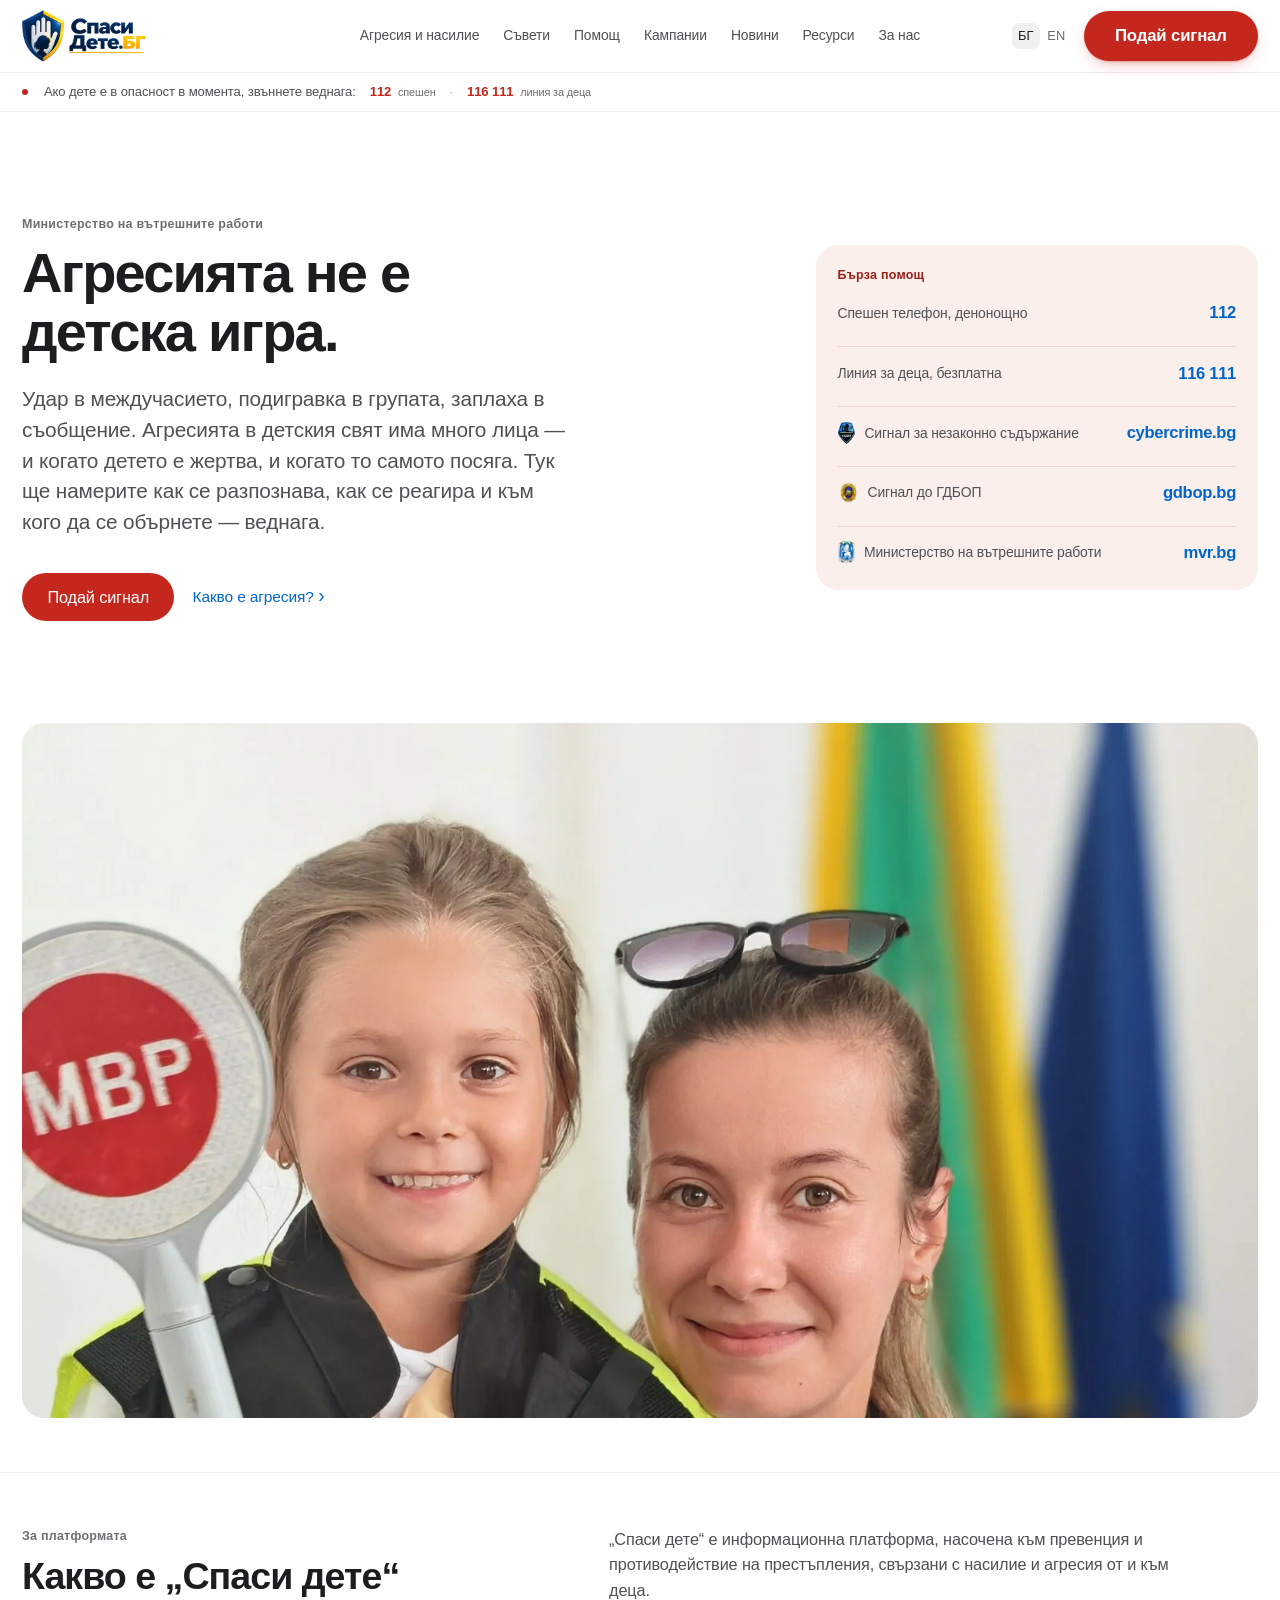
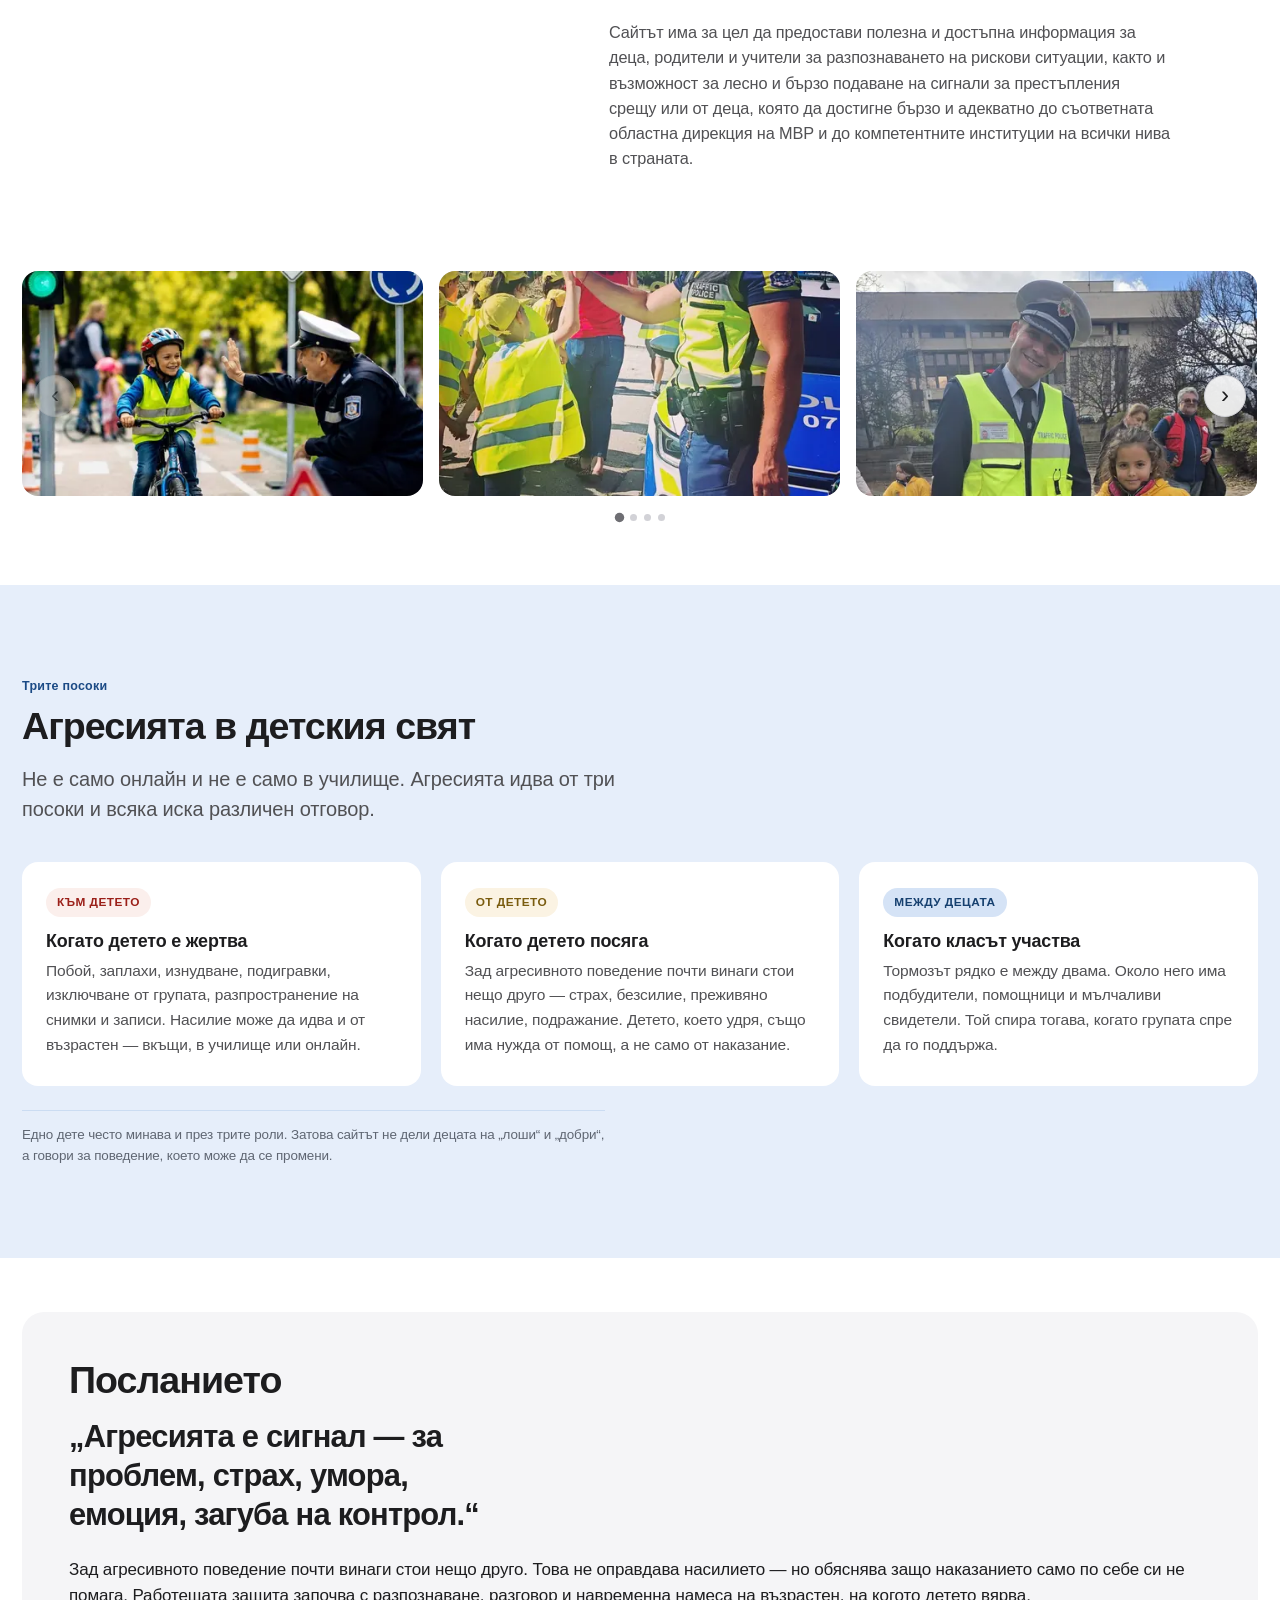
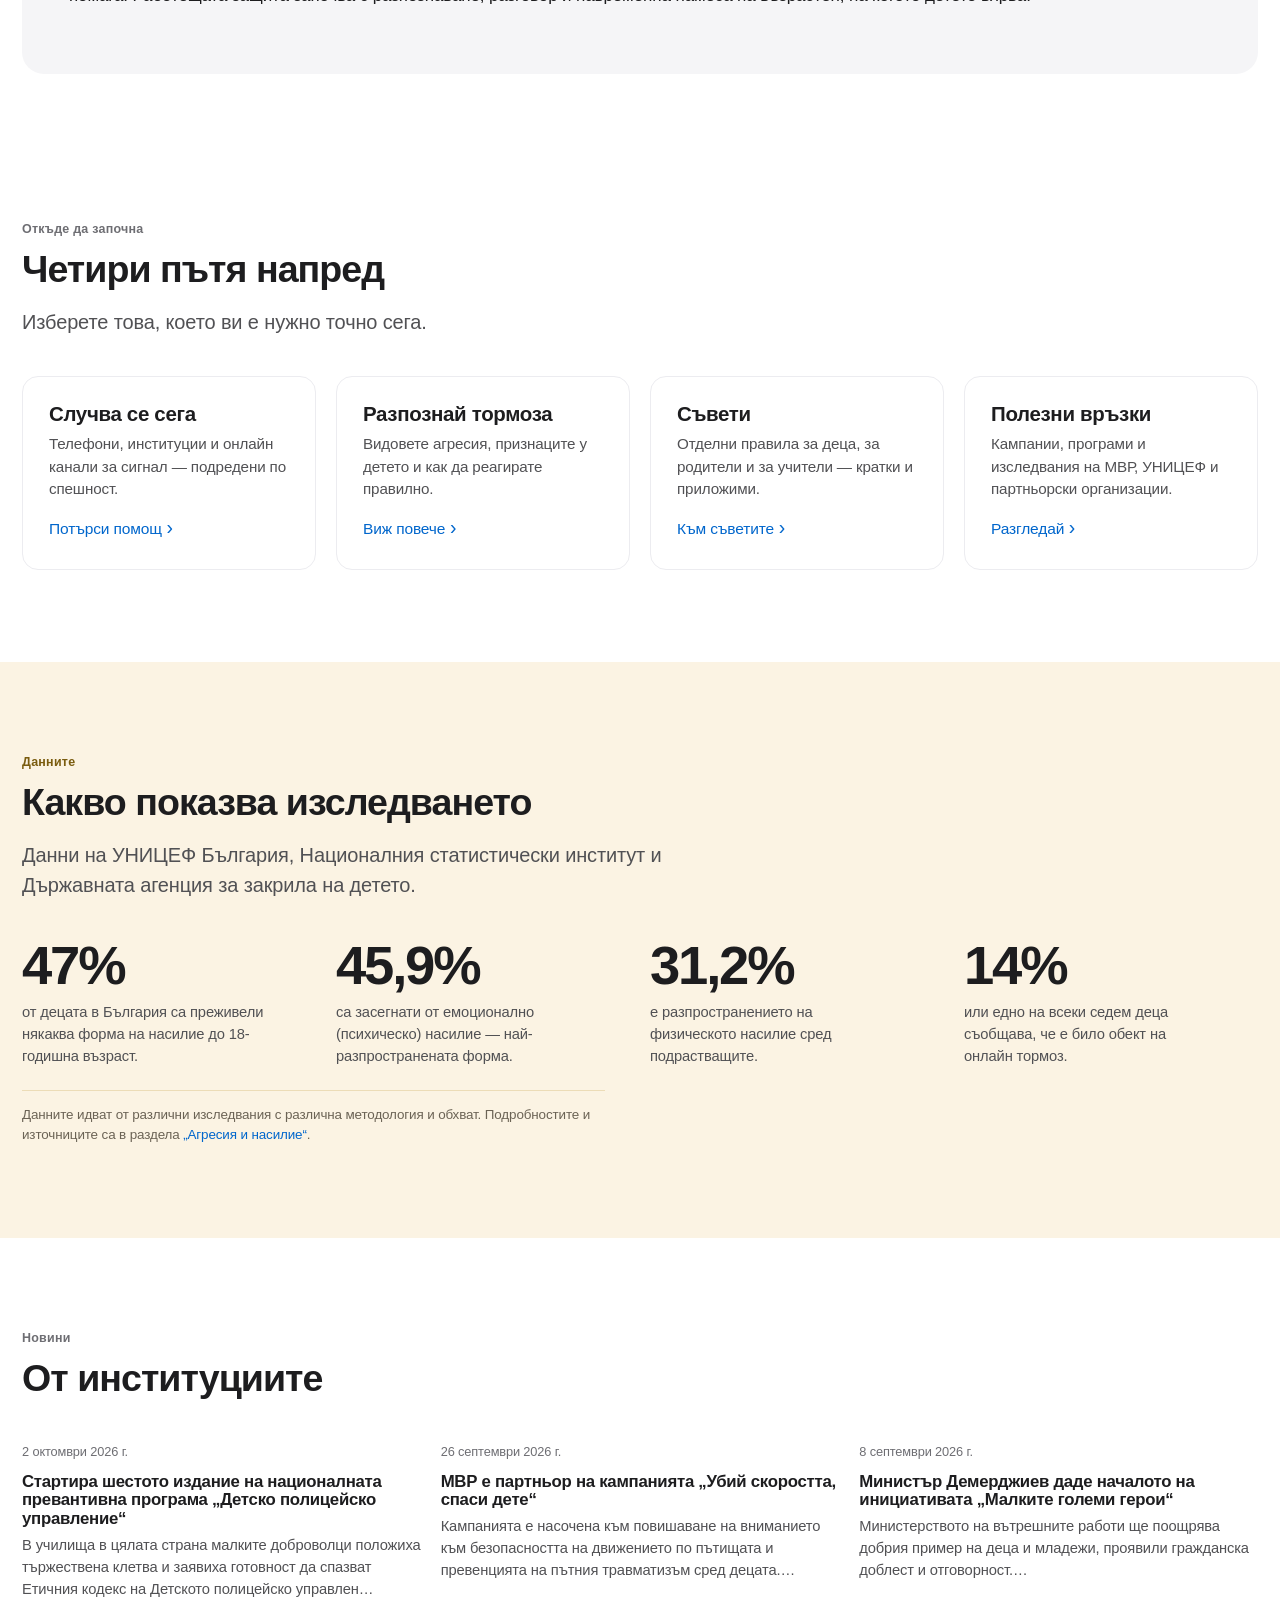
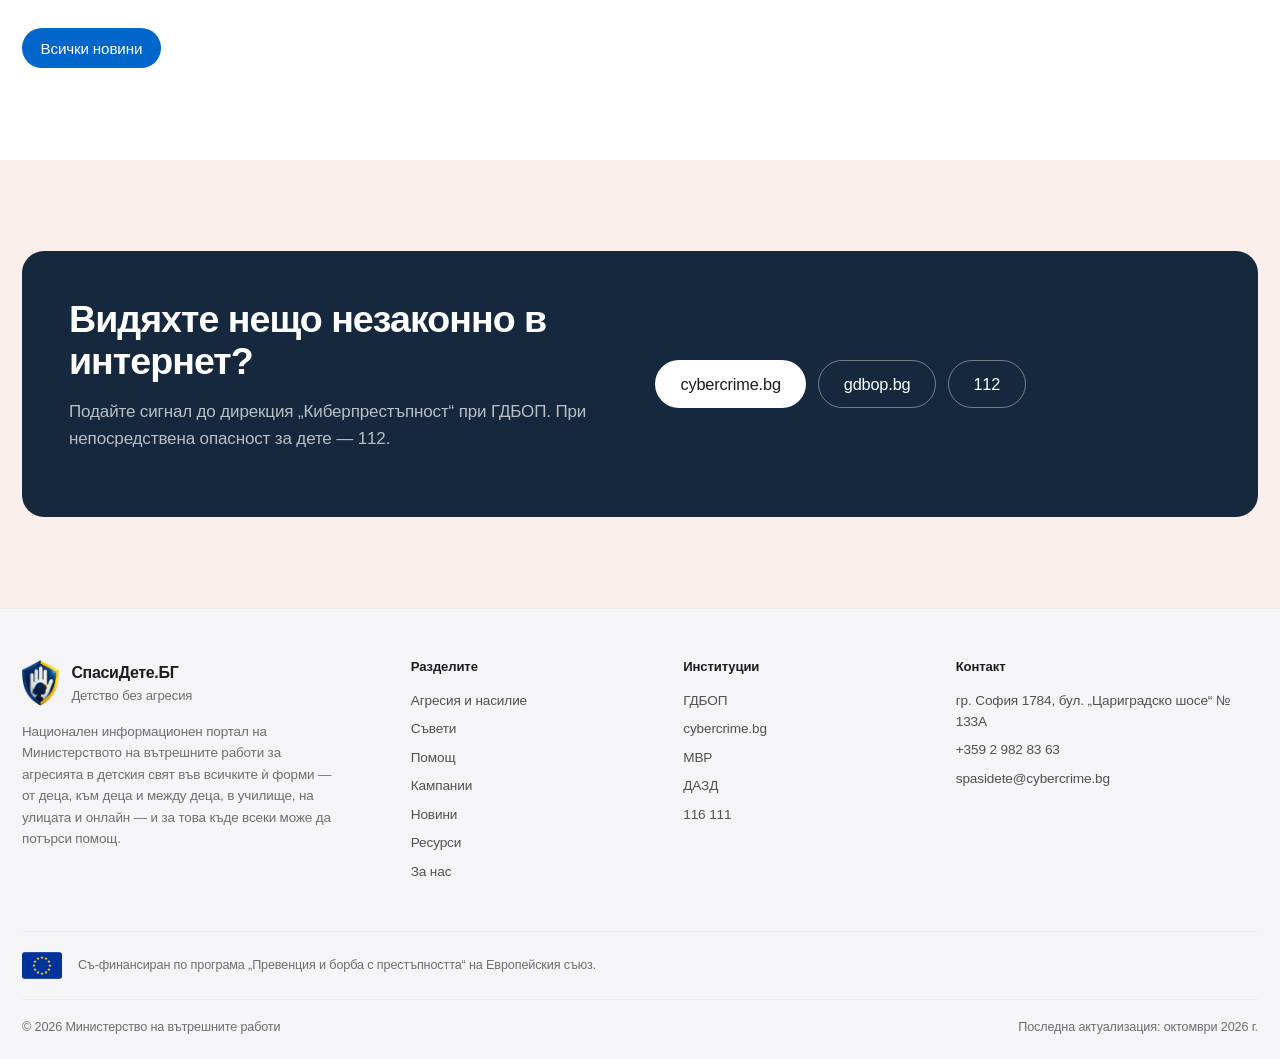
==== commit 702d6bcc: "Без зелено, по-наситено синьо и поправки в списъчните секции - Зеленото отпада изцяло. Двата тона си" ====
--- a/index.html
+++ b/index.html
@@ -271,7 +271,7 @@
       </div>
       <div>
         <h2 lang="bg">Разделите</h2><h2 lang="en">Sections</h2>
-        <ul><li><a href="index.html"><span lang="bg">Начало</span><span lang="en">Home</span></a></li><li><a href="bullying.html"><span lang="bg">Агресия и насилие</span><span lang="en">Aggression &amp; violence</span></a></li><li><a href="advice.html"><span lang="bg">Съвети</span><span lang="en">Advice</span></a></li><li><a href="help.html"><span lang="bg">Помощ</span><span lang="en">Help</span></a></li><li><a href="campaigns.html"><span lang="bg">Кампании</span><span lang="en">Campaigns</span></a></li><li><a href="news.html"><span lang="bg">Новини</span><span lang="en">News</span></a></li><li><a href="resources.html"><span lang="bg">Ресурси</span><span lang="en">Resources</span></a></li><li><a href="about.html"><span lang="bg">За нас</span><span lang="en">About</span></a></li><li><a href="report.html"><span lang="bg">Подай сигнал</span><span lang="en">File a report</span></a></li><li><a href="contact.html"><span lang="bg">Контакти</span><span lang="en">Contact</span></a></li></ul>
+        <ul><li><a href="bullying.html"><span lang="bg">Агресия и насилие</span><span lang="en">Aggression &amp; violence</span></a></li><li><a href="advice.html"><span lang="bg">Съвети</span><span lang="en">Advice</span></a></li><li><a href="help.html"><span lang="bg">Помощ</span><span lang="en">Help</span></a></li><li><a href="campaigns.html"><span lang="bg">Кампании</span><span lang="en">Campaigns</span></a></li><li><a href="news.html"><span lang="bg">Новини</span><span lang="en">News</span></a></li><li><a href="resources.html"><span lang="bg">Ресурси</span><span lang="en">Resources</span></a></li><li><a href="about.html"><span lang="bg">За нас</span><span lang="en">About</span></a></li></ul>
       </div>
       <div>
         <h2 lang="bg">Институции</h2><h2 lang="en">Institutions</h2>
@@ -301,7 +301,7 @@
     </div>
 
     <div class="footer__legal">
-      <span>&copy; <span data-year>2026</span> <span lang="bg">ГДБОП — Министерство на вътрешните работи</span><span lang="en">GDBOP — Ministry of Interior of the Republic of Bulgaria</span></span>
+      <span>&copy; <span data-year>2026</span> <span lang="bg">Министерство на вътрешните работи</span><span lang="en">Ministry of Interior of the Republic of Bulgaria</span></span>
       <span><span lang="bg">Последна актуализация: октомври 2026 г.</span><span lang="en">Last updated: October 2026</span></span>
     </div>
   </div>
--- a/assets/css/style.css
+++ b/assets/css/style.css
@@ -8,7 +8,11 @@
   /* Мастило и повърхности / ink and surfaces */
   --ink:        #1d1d1f;
   --ink-2:      #515154;
-  --ink-3:      #86868b;
+  /* Беше #86868b — само 3,6:1 върху бяло, под прага на WCAG AA за обикновен
+     текст. Сега е 5,1:1 върху бяло и 4,7:1 върху сивото.
+     Was #86868b — only 3.6:1 on white, below the WCAG AA threshold for
+     normal text. Now 5.1:1 on white and 4.7:1 on grey. */
+  --ink-3:      #6e6e73;
   --line:       #d2d2d7;
   --line-soft:  #ececf0;
   --bg:         #ffffff;
@@ -22,24 +26,24 @@
   --red-soft:   #fdf1f0;
 
   /* Цветове на секциите. Четири приглушени тона, всеки със своя тема:
-     синьо = обяснение и ориентиране, червено = опасност и спешност,
-     зелено = какво помага, жълто = внимание и данни. Тоновете са бледи
+     светло синьо = обяснение и ориентиране, по-наситено синьо = какво помага,
+     червено = опасност и спешност, жълто = внимание и данни. Тоновете са бледи
      нарочно — текстът върху тях остава със същия контраст, както върху бяло.
      The section colours. Four muted tones, each with its own theme:
-     blue = explanation, red = danger, green = what helps, yellow = attention.
-     The tones are deliberately pale: text on them keeps the contrast it has
-     on white. */
-  --sky:        #edf3fa;
-  --sky-line:   #d3e1f2;
-  --sky-ink:    #1d4e89;
-  --rose:       #fcf1ef;
-  --rose-line:  #f2d8d3;
+     light blue = explanation, deeper blue = what helps, red = danger,
+     yellow = attention. The tones are deliberately pale: text on them keeps the
+     contrast it has on white. */
+  --sky:        #e6eefa;
+  --sky-line:   #cbdcf2;
+  --sky-ink:    #1b4a85;
+  --azure:      #d5e3f6;
+  --azure-line: #b9d0ec;
+  --azure-ink:  #16406f;
+  --rose:       #fbefec;
+  --rose-line:  #f0d3cd;
   --rose-ink:   #9b2019;
-  --mint:       #eef6f0;
-  --mint-line:  #d3e7d9;
-  --mint-ink:   #2a6442;
-  --sand:       #fbf4e6;
-  --sand-line:  #eddfbe;
+  --sand:       #fbf3e3;
+  --sand-line:  #ecdcb7;
   --sand-ink:   #7a5c0f;
 
   /* Тъмна повърхност (емблемата) / dark surface */
@@ -147,38 +151,61 @@
    they stay legible on the tone — every inner element adapts by itself. */
 .section--sky  { background: var(--sky);  --line: var(--sky-line);  --line-soft: var(--sky-line);  --ink-3: #5f6672; --accent: var(--sky-ink); }
 .section--rose { background: var(--rose); --line: var(--rose-line); --line-soft: var(--rose-line); --ink-3: #6f5f5d; --accent: var(--rose-ink); }
-.section--mint { background: var(--mint); --line: var(--mint-line); --line-soft: var(--mint-line); --ink-3: #5c6a61; --accent: var(--mint-ink); }
+/* По-наситеният тон иска по-тъмни връзки и по-тъмно приглушено мастило,
+   за да не падне контрастът под 4,5:1.
+   The deeper tone needs darker links and darker muted ink so the contrast does
+   not fall below 4.5:1. */
+.section--azure {
+  background: var(--azure);
+  --line: var(--azure-line); --line-soft: var(--azure-line);
+  --ink-3: #4e6179; --accent: var(--azure-ink);
+  --blue: #004f9e; --red: #a01f17;
+}
 .section--sand { background: var(--sand); --line: var(--sand-line); --line-soft: var(--sand-line); --ink-3: #6b6355; --accent: var(--sand-ink); }
 
 /* Когато две тонирани секции се срещнат, тънка линия показва, че смяната е
    нарочна, а не грешка в рисуването.
    When two tinted sections meet, a hairline shows the change is deliberate
    rather than a rendering glitch. */
-:is(.section--sky, .section--rose, .section--mint, .section--sand)
-  + :is(.section--sky, .section--rose, .section--mint, .section--sand) {
+:is(.section--sky, .section--rose, .section--azure, .section--sand)
+  + :is(.section--sky, .section--rose, .section--azure, .section--sand) {
   border-top: 1px solid rgba(0,0,0,.06);
 }
 
 /* Надредът над заглавието взема цвета на секцията / the eyebrow takes the section's colour */
-:is(.section--sky, .section--rose, .section--mint, .section--sand) .eyebrow { color: var(--accent); }
+:is(.section--sky, .section--rose, .section--azure, .section--sand) .eyebrow { color: var(--accent); }
 
 /* Белите елементи вътре остават бели, без рамка — както върху сивото.
    The white elements inside stay white and borderless, as they do on grey. */
-:is(.section--sky, .section--rose, .section--mint, .section--sand) :is(.card, .typecard, .stat, .newscard, .helpline, .sidepanel, .qa) {
+/* Дребните етикети и значки са сиви върху бяло; върху тон стават бели, за да
+   се четат като отделен елемент, а не като петно.
+   The small tags and badges are grey on white; on a tint they turn white so they
+   read as a separate element rather than a smudge. */
+:is(.section--sky, .section--rose, .section--azure, .section--sand) :is(.tag, .helpline__badge:not(.helpline--urgent .helpline__badge)) {
+  background: var(--bg);
+}
+
+/* Бял фон получават само истинските кутии. Редовете в списък (новина, линия
+   за помощ, въпрос, число) са с тънка черта и отстояния, а не със собствен фон —
+   бял правоъгълник около тях изглежда като счупен блок.
+   Only real boxes get a white background. List rows (a news item, a helpline, a
+   question, a figure) are built from a hairline and spacing, not their own
+   background — a white rectangle around them looks like a broken block. */
+:is(.section--sky, .section--rose, .section--azure, .section--sand) :is(.card, .typecard, .sidepanel) {
   background: var(--bg); border-color: transparent;
 }
 /* Само обикновената кутия става бяла — цветните варианти (навy, червена,
    кремава) си пазят фона, иначе текстът им остава бял върху бяло.
    Only the plain box turns white — the coloured variants keep their own
    background, otherwise their white text would sit on white. */
-:is(.section--sky, .section--rose, .section--mint, .section--sand) .callout:not([class*="callout--"]) { background: var(--bg); }
-:is(.section--sky, .section--rose, .section--mint, .section--sand) .callout--amber { background: var(--bg); }
-:is(.section--sky, .section--rose, .section--mint, .section--sand) .callout--red { background: var(--red-soft); }
-:is(.section--sky, .section--rose, .section--mint, .section--sand) .callout--navy { background: var(--navy); }
-:is(.section--sky, .section--rose, .section--mint, .section--sand) .tabs__list { background: var(--bg); }
-:is(.section--sky, .section--rose, .section--mint, .section--sand) .tabs__btn[aria-selected="true"] { background: var(--sky); box-shadow: none; }
+:is(.section--sky, .section--rose, .section--azure, .section--sand) .callout:not([class*="callout--"]) { background: var(--bg); }
+:is(.section--sky, .section--rose, .section--azure, .section--sand) .callout--amber { background: var(--bg); }
+:is(.section--sky, .section--rose, .section--azure, .section--sand) .callout--red { background: var(--red-soft); }
+:is(.section--sky, .section--rose, .section--azure, .section--sand) .callout--navy { background: var(--navy); }
+:is(.section--sky, .section--rose, .section--azure, .section--sand) .tabs__list { background: var(--bg); }
+:is(.section--sky, .section--rose, .section--azure, .section--sand) .tabs__btn[aria-selected="true"] { background: var(--sky); box-shadow: none; }
 .section--rose .tabs__btn[aria-selected="true"] { background: var(--rose); }
-.section--mint .tabs__btn[aria-selected="true"] { background: var(--mint); }
+.section--azure .tabs__btn[aria-selected="true"] { background: var(--azure); }
 .section--sand .tabs__btn[aria-selected="true"] { background: var(--sand); }
 
 /* Трите посоки на агресията / the three directions of aggression */
@@ -189,7 +216,7 @@
 }
 .facet--to      .facet__tag { background: var(--rose); color: var(--rose-ink); }
 .facet--from    .facet__tag { background: var(--sand); color: var(--sand-ink); }
-.facet--between .facet__tag { background: var(--mint); color: var(--mint-ink); }
+.facet--between .facet__tag { background: var(--azure); color: var(--azure-ink); }
 .facet h3 { font-size: 1.12rem; margin: 0 0 .5rem; letter-spacing: -.01em; }
 .facet p { margin: 0; color: var(--ink-2); font-size: .97rem; line-height: 1.6; }
 .section--tight { padding-block: clamp(2.2rem, 1.6rem + 2.4vw, 3.4rem); }
@@ -213,6 +240,12 @@
   color: var(--ink-3);
   margin-bottom: .55rem;
 }
+/* Колона за дълъг текст. Остава подравнена вляво като всичко останало —
+   центрирана, тя се разминаваше със заглавието над себе си.
+   A column for long text. It stays left-aligned like everything else — centred,
+   it fell out of line with the heading above it. */
+.measure { max-width: 920px; }
+
 .section-head { max-width: 68ch; margin-bottom: 2.4rem; }
 .center-wrap { margin-inline: auto; }
 
@@ -381,7 +414,7 @@
   white-space: nowrap;
 }
 .urgent a small { font-weight: 400; color: var(--ink-3); margin-left: .3em; }
-.urgent .sep { color: var(--line); }
+.urgent .sep { color: var(--ink-3); opacity: .5; }
 
 /* ---------- 8. Hero ---------- */
 .hero { background: var(--bg); border-bottom: 1px solid var(--line-soft); }
@@ -427,7 +460,13 @@
 .crumbs { font-size: .82rem; color: var(--ink-3); margin-bottom: 1.1rem; }
 .crumbs a { color: var(--ink-3); }
 .crumbs a:hover { color: var(--ink); text-decoration: none; }
-.crumbs span { margin-inline: .5em; color: var(--line); }
+/* Разделителят е единственият директен <span> извън връзка; по-рано правилото
+   хващаше и езиковите спанове в самите връзки и текстът „Начало“ излизаше с
+   цвета на тънката линия — почти невидим.
+   The separator is the only direct <span> outside a link; the earlier rule also
+   caught the language spans inside the links, so "Начало" was rendered in the
+   hairline colour — all but invisible. */
+.crumbs > span:not([lang]) { margin-inline: .5em; color: var(--ink-3); opacity: .55; }
 
 /* ---------- 10. Cards ---------- */
 .card {
@@ -618,7 +657,7 @@
   background: var(--bg-alt); color: var(--ink-2);
 }
 .tag--mvr, .tag--gdnp, .tag--unicef, .tag--campaign { background: var(--bg-alt); color: var(--ink-2); }
-.newscard h2 { font-size: clamp(1.25rem, 1.08rem + .7vw, 1.6rem); margin-bottom: .45em; max-width: 34ch; }
+.newscard h2 { font-size: clamp(1.25rem, 1.08rem + .7vw, 1.6rem); margin-bottom: .45em; max-width: 46ch; }
 .newscard__lead { color: var(--ink-2); font-size: 1.02rem; line-height: 1.5; max-width: 72ch; }
 .newscard__body { color: var(--ink-2); font-size: .99rem; line-height: 1.6; max-width: 72ch; margin-top: 1.1em; }
 .newscard__body[hidden] { display: none; }
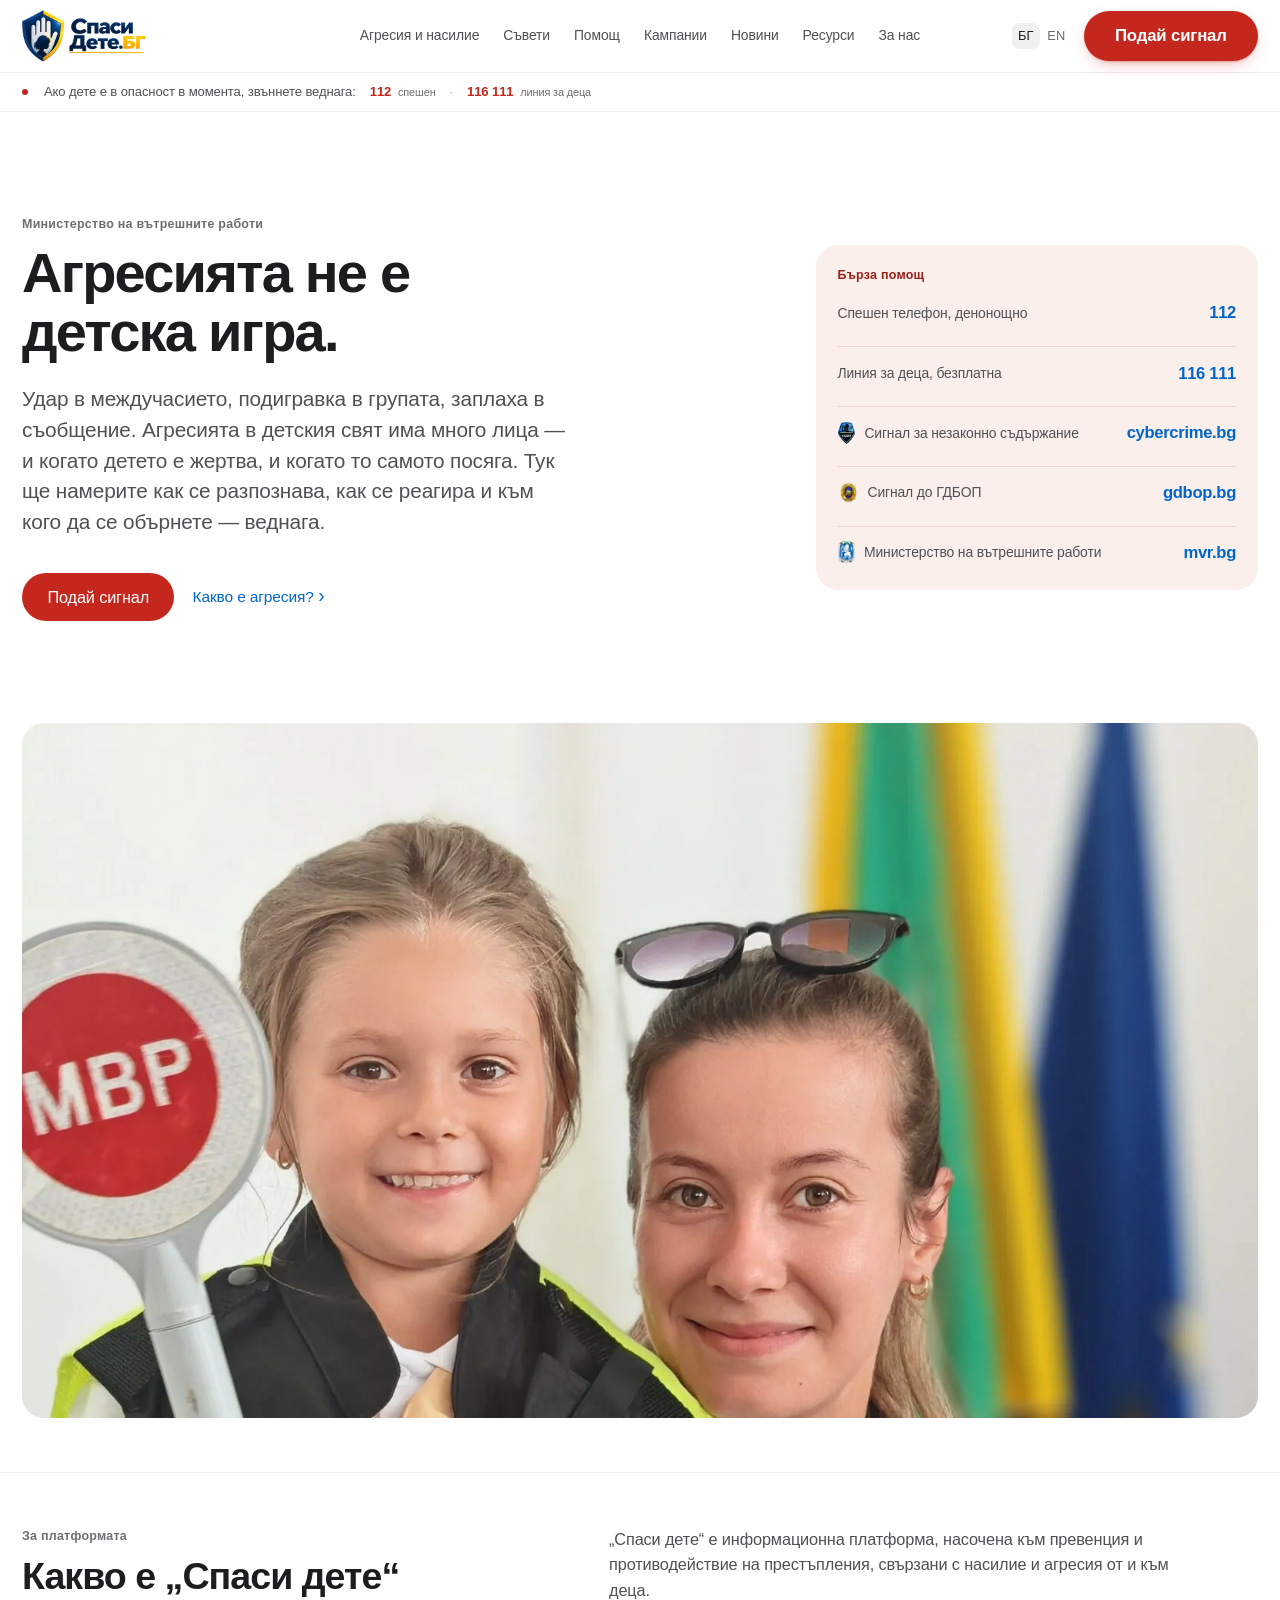
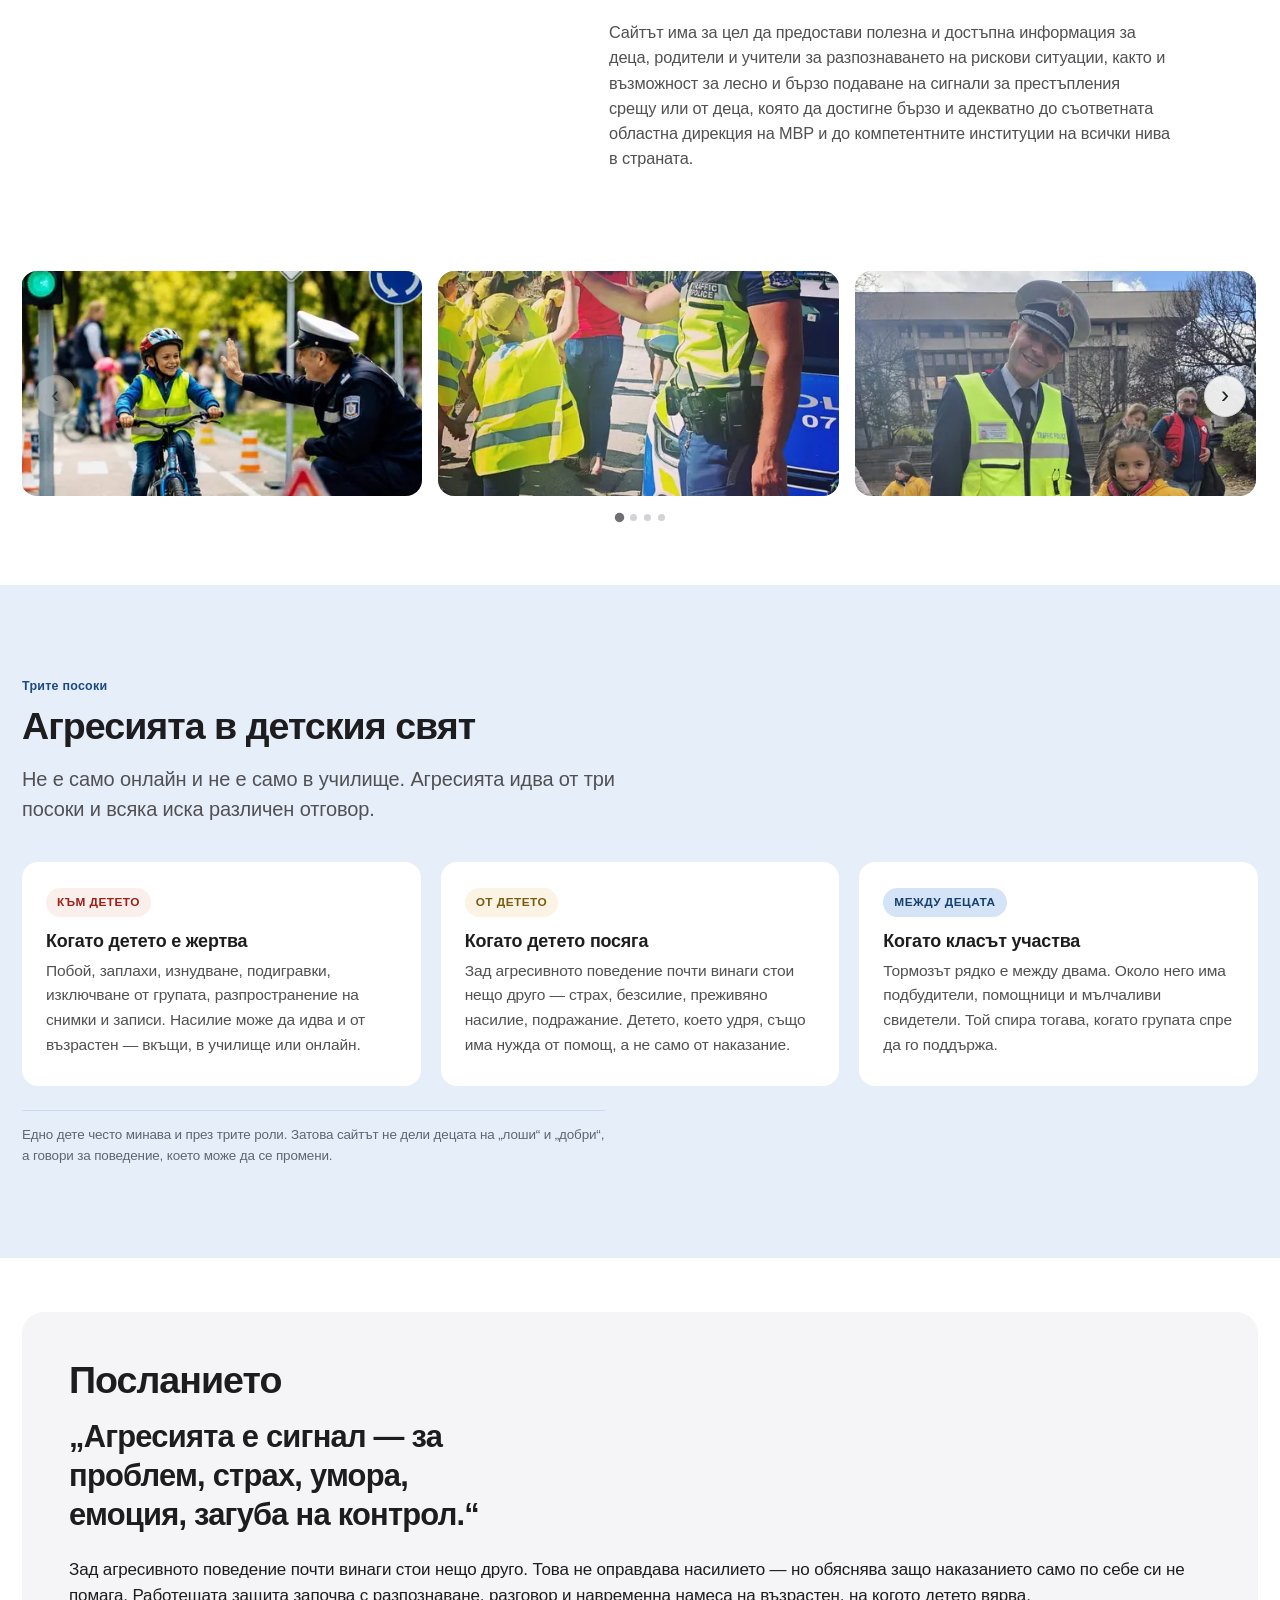
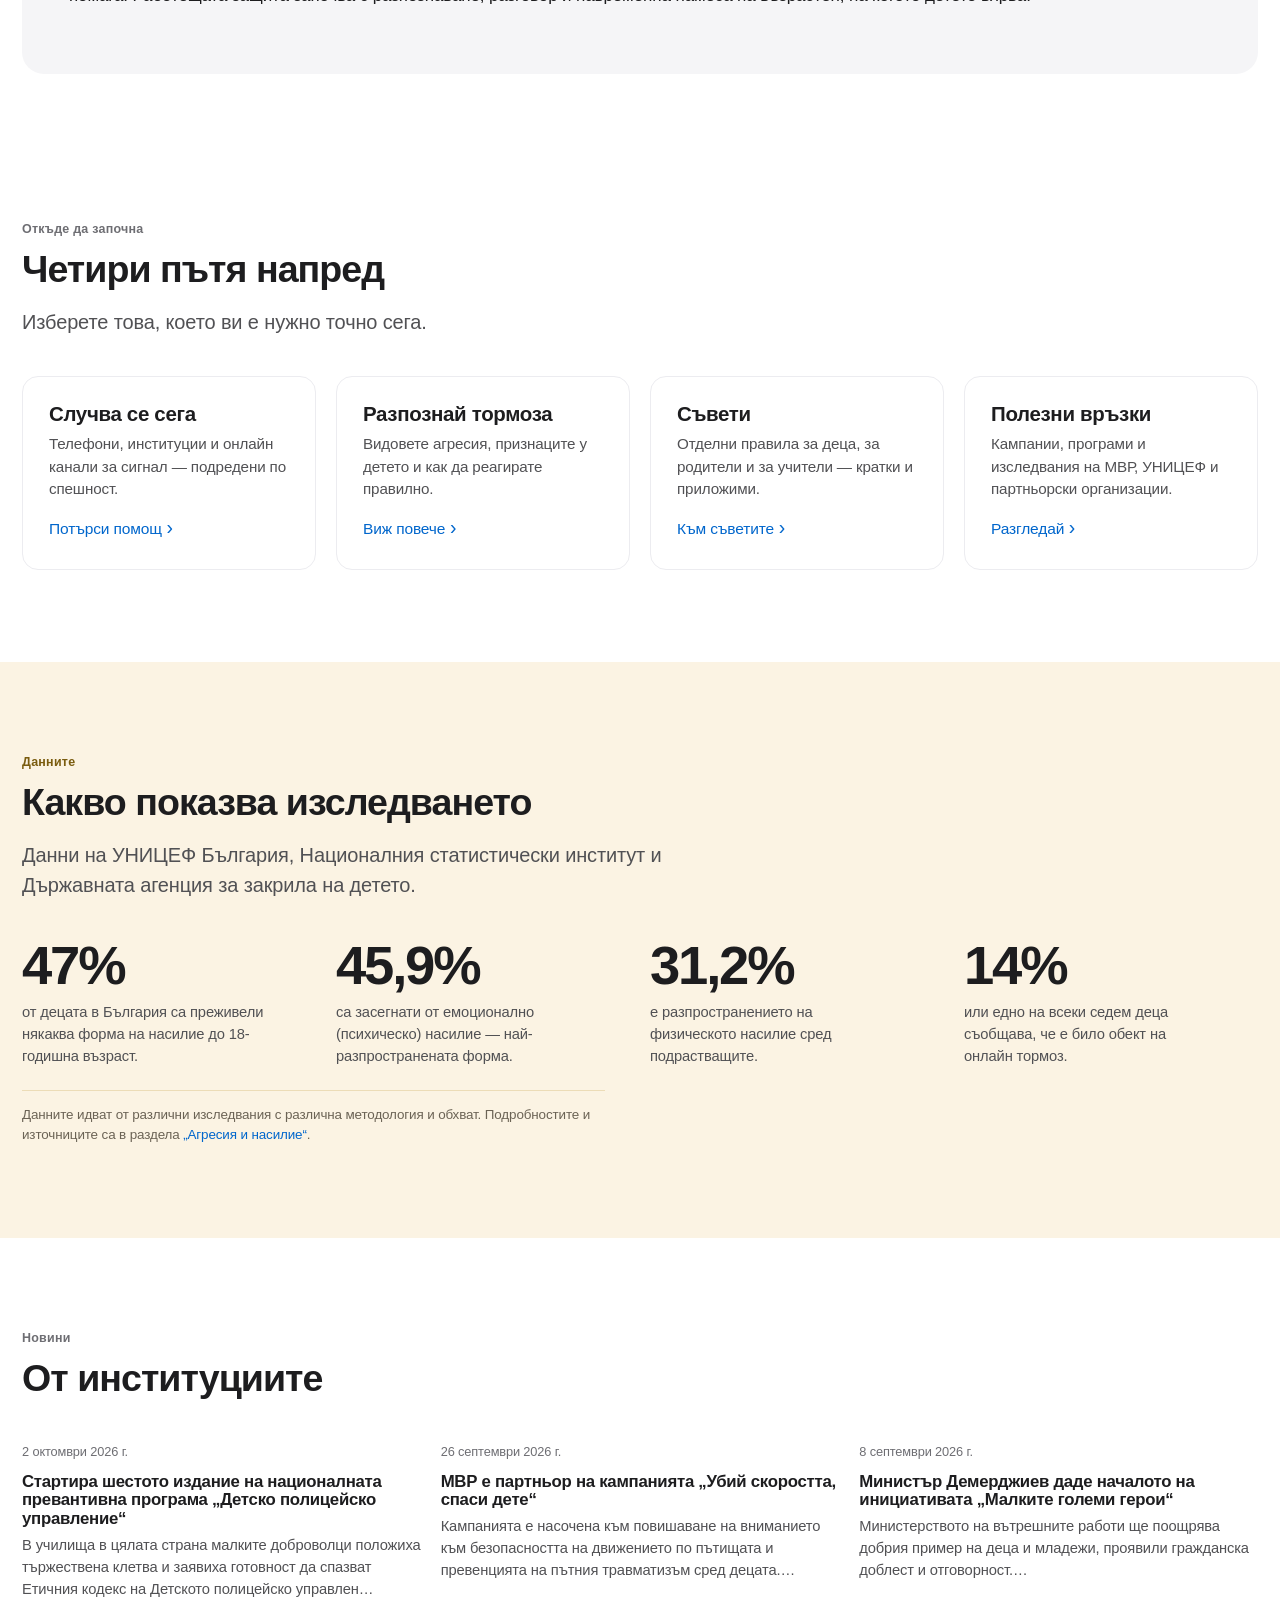
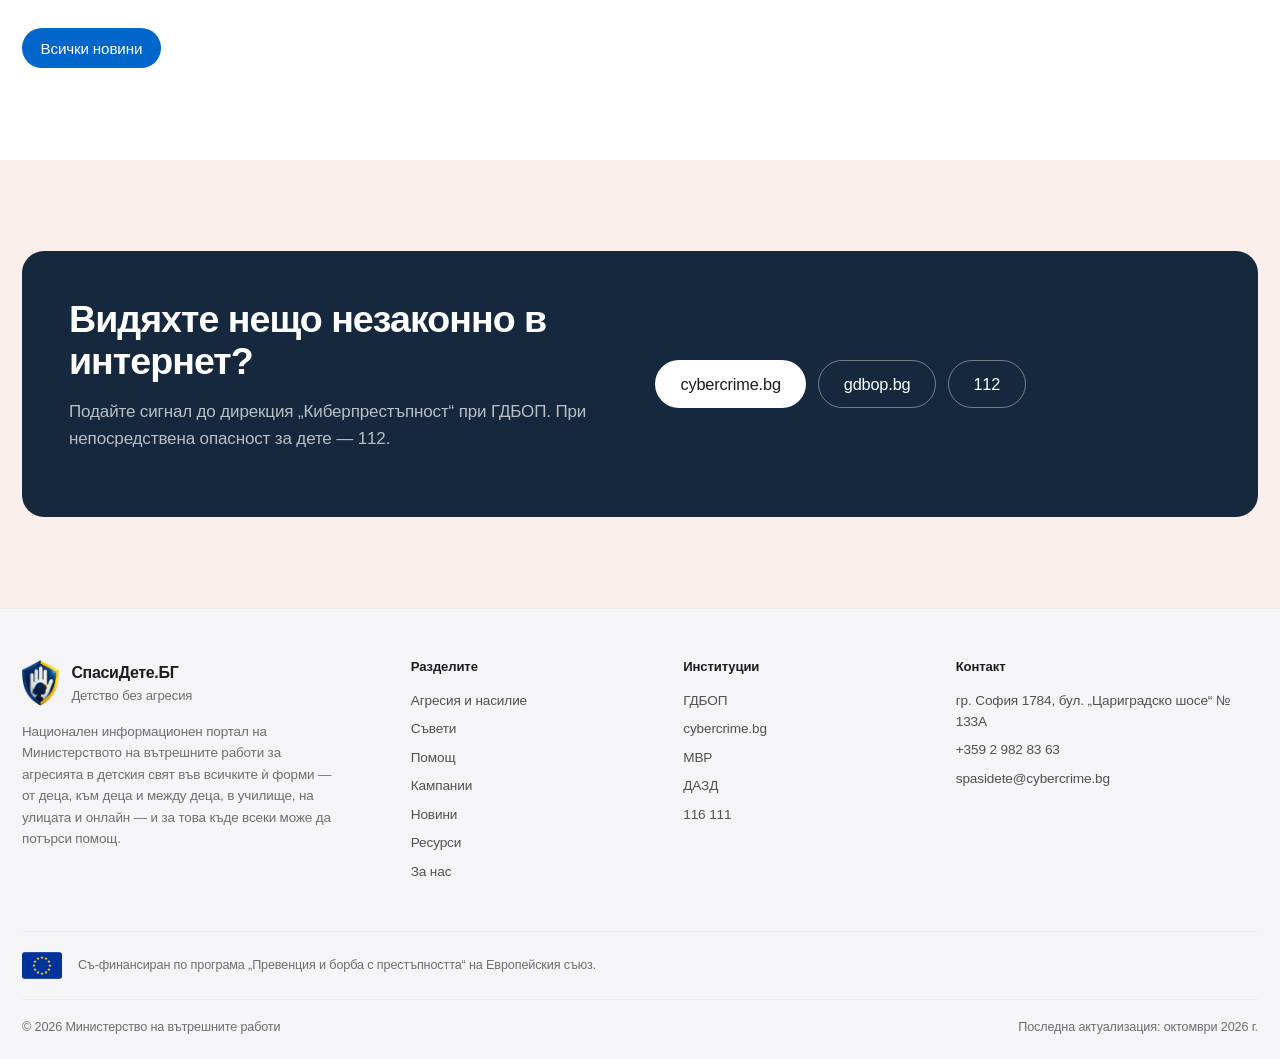
==== commit 42056aee: "Четвъртата снимка в ротацията: нов кадър, в който се виждат и децата Кадърът беше горната част от ор" ====
--- a/index.html
+++ b/index.html
@@ -12,12 +12,18 @@
 <meta property="og:description" content="Национален портал на МВР за агресията в детския свят — от деца, към деца и между деца, в училище, на улицата и онлайн: как се разпознава, как се реагира, съвети за деца, родители и учители, телефони за помощ и подаване на сигнал.">
 <meta property="og:locale" content="bg_BG">
 <meta property="og:locale:alternate" content="en_GB">
-<meta property="og:image" content="https://spasidete.bg/assets/img/og-image.jpg">
+<meta property="og:url" content="https://cyb3r-pony.github.io/spasidete.bg/">
+<meta property="og:image" content="https://cyb3r-pony.github.io/spasidete.bg/assets/img/og-image.jpg">
 <meta property="og:image:width" content="1200">
 <meta property="og:image:height" content="630">
-<meta name="twitter:card" content="summary">
-<link rel="icon" href="assets/img/favicon-32.png" sizes="32x32" type="image/png">
-<link rel="apple-touch-icon" href="assets/img/favicon-180.png">
+<meta property="og:image:alt" content="СпасиДете.БГ — агресията в детския свят">
+<meta name="twitter:card" content="summary_large_image">
+<link rel="canonical" href="https://cyb3r-pony.github.io/spasidete.bg/">
+<link rel="icon" href="favicon.ico" sizes="16x16 24x24 32x32 48x48 64x64">
+<link rel="icon" href="assets/img/icon-32.png" sizes="32x32" type="image/png">
+<link rel="icon" href="assets/img/icon-192.png" sizes="192x192" type="image/png">
+<link rel="apple-touch-icon" href="apple-touch-icon.png">
+<link rel="mask-icon" href="assets/img/mask-icon.svg" color="#1d4e89">
 <link rel="stylesheet" href="assets/css/style.css">
 <link rel="preload" as="image" fetchpriority="high" href="assets/img/photos/hero.jpg" imagesrcset="assets/img/photos/hero-sm.webp 800w, assets/img/photos/hero.webp 1600w" imagesizes="(max-width: 1320px) 94vw, 1236px">
 <script>
@@ -121,7 +127,7 @@
   <div class="wrap">
     <div class="carousel" data-carousel aria-roledescription="carousel" aria-label="Снимки от дейностите / Photos from the activities">
       <div class="carousel__track" id="car-track">
-        <div class="slide"><picture><source type="image/webp" srcset="assets/img/photos/slide-1-velosiped-xs.webp 480w, assets/img/photos/slide-1-velosiped-sm.webp 800w, assets/img/photos/slide-1-velosiped-md.webp 960w, assets/img/photos/slide-1-velosiped.webp 1600w" sizes="(max-width: 760px) 92vw, (max-width: 1100px) 46vw, 31vw"><img src="assets/img/photos/slide-1-velosiped.jpg" srcset="assets/img/photos/slide-1-velosiped-xs.jpg 480w, assets/img/photos/slide-1-velosiped-sm.jpg 800w, assets/img/photos/slide-1-velosiped-md.jpg 960w, assets/img/photos/slide-1-velosiped.jpg 1600w" sizes="(max-width: 760px) 92vw, (max-width: 1100px) 46vw, 31vw" alt="Полицейски служител поздравява дете на велосипед на площадка за пътна безопасност" width="1600" height="900" decoding="async" fetchpriority="high"></picture></div><div class="slide"><picture><source type="image/webp" srcset="assets/img/photos/slide-2-petichka-xs.webp 480w, assets/img/photos/slide-2-petichka-sm.webp 800w, assets/img/photos/slide-2-petichka-md.webp 960w, assets/img/photos/slide-2-petichka.webp 1600w" sizes="(max-width: 760px) 92vw, (max-width: 1100px) 46vw, 31vw"><img src="assets/img/photos/slide-2-petichka.jpg" srcset="assets/img/photos/slide-2-petichka-xs.jpg 480w, assets/img/photos/slide-2-petichka-sm.jpg 800w, assets/img/photos/slide-2-petichka-md.jpg 960w, assets/img/photos/slide-2-petichka.jpg 1600w" sizes="(max-width: 760px) 92vw, (max-width: 1100px) 46vw, 31vw" alt="Деца в светлоотразителни жилетки поздравяват полицейски служител" width="1600" height="900" decoding="async" loading="lazy"></picture></div><div class="slide"><picture><source type="image/webp" srcset="assets/img/photos/slide-3-dete-policay-xs.webp 480w, assets/img/photos/slide-3-dete-policay-sm.webp 800w, assets/img/photos/slide-3-dete-policay-md.webp 960w, assets/img/photos/slide-3-dete-policay.webp 1600w" sizes="(max-width: 760px) 92vw, (max-width: 1100px) 46vw, 31vw"><img src="assets/img/photos/slide-3-dete-policay.jpg" srcset="assets/img/photos/slide-3-dete-policay-xs.jpg 480w, assets/img/photos/slide-3-dete-policay-sm.jpg 800w, assets/img/photos/slide-3-dete-policay-md.jpg 960w, assets/img/photos/slide-3-dete-policay.jpg 1600w" sizes="(max-width: 760px) 92vw, (max-width: 1100px) 46vw, 31vw" alt="Полицейски служител с дете по време на кампания" width="1600" height="900" decoding="async" loading="lazy"></picture></div><div class="slide"><picture><source type="image/webp" srcset="assets/img/photos/slide-4-dvorec-xs.webp 480w, assets/img/photos/slide-4-dvorec-sm.webp 800w, assets/img/photos/slide-4-dvorec-md.webp 960w, assets/img/photos/slide-4-dvorec.webp 1600w" sizes="(max-width: 760px) 92vw, (max-width: 1100px) 46vw, 31vw"><img src="assets/img/photos/slide-4-dvorec.jpg" srcset="assets/img/photos/slide-4-dvorec-xs.jpg 480w, assets/img/photos/slide-4-dvorec-sm.jpg 800w, assets/img/photos/slide-4-dvorec-md.jpg 960w, assets/img/photos/slide-4-dvorec.jpg 1600w" sizes="(max-width: 760px) 92vw, (max-width: 1100px) 46vw, 31vw" alt="Полицейски служители с деца пред Националния дворец на децата" width="1600" height="900" decoding="async" loading="lazy"></picture></div><div class="slide"><picture><source type="image/webp" srcset="assets/img/photos/slide-5-prehod-xs.webp 480w, assets/img/photos/slide-5-prehod-sm.webp 800w, assets/img/photos/slide-5-prehod-md.webp 960w, assets/img/photos/slide-5-prehod.webp 1600w" sizes="(max-width: 760px) 92vw, (max-width: 1100px) 46vw, 31vw"><img src="assets/img/photos/slide-5-prehod.jpg" srcset="assets/img/photos/slide-5-prehod-xs.jpg 480w, assets/img/photos/slide-5-prehod-sm.jpg 800w, assets/img/photos/slide-5-prehod-md.jpg 960w, assets/img/photos/slide-5-prehod.jpg 1600w" sizes="(max-width: 760px) 92vw, (max-width: 1100px) 46vw, 31vw" alt="Полицейски служители помагат на деца на пешеходна пътека" width="1600" height="900" decoding="async" loading="lazy"></picture></div><div class="slide"><picture><source type="image/webp" srcset="assets/img/photos/slide-6-poligon-xs.webp 480w, assets/img/photos/slide-6-poligon-sm.webp 800w, assets/img/photos/slide-6-poligon-md.webp 960w, assets/img/photos/slide-6-poligon.webp 1600w" sizes="(max-width: 760px) 92vw, (max-width: 1100px) 46vw, 31vw"><img src="assets/img/photos/slide-6-poligon.jpg" srcset="assets/img/photos/slide-6-poligon-xs.jpg 480w, assets/img/photos/slide-6-poligon-sm.jpg 800w, assets/img/photos/slide-6-poligon-md.jpg 960w, assets/img/photos/slide-6-poligon.jpg 1600w" sizes="(max-width: 760px) 92vw, (max-width: 1100px) 46vw, 31vw" alt="Деца на обучителен полигон по безопасност на движението" width="1600" height="900" decoding="async" loading="lazy"></picture></div>
+        <div class="slide"><picture><source type="image/webp" srcset="assets/img/photos/slide-1-velosiped-xs.webp 480w, assets/img/photos/slide-1-velosiped-sm.webp 800w, assets/img/photos/slide-1-velosiped-md.webp 960w, assets/img/photos/slide-1-velosiped.webp 1600w" sizes="(max-width: 760px) 92vw, (max-width: 1100px) 46vw, 31vw"><img src="assets/img/photos/slide-1-velosiped.jpg" srcset="assets/img/photos/slide-1-velosiped-xs.jpg 480w, assets/img/photos/slide-1-velosiped-sm.jpg 800w, assets/img/photos/slide-1-velosiped-md.jpg 960w, assets/img/photos/slide-1-velosiped.jpg 1600w" sizes="(max-width: 760px) 92vw, (max-width: 1100px) 46vw, 31vw" alt="Полицейски служител поздравява дете на велосипед на площадка за пътна безопасност" width="1600" height="900" decoding="async" fetchpriority="high"></picture></div><div class="slide"><picture><source type="image/webp" srcset="assets/img/photos/slide-2-petichka-xs.webp 480w, assets/img/photos/slide-2-petichka-sm.webp 800w, assets/img/photos/slide-2-petichka-md.webp 960w, assets/img/photos/slide-2-petichka.webp 1600w" sizes="(max-width: 760px) 92vw, (max-width: 1100px) 46vw, 31vw"><img src="assets/img/photos/slide-2-petichka.jpg" srcset="assets/img/photos/slide-2-petichka-xs.jpg 480w, assets/img/photos/slide-2-petichka-sm.jpg 800w, assets/img/photos/slide-2-petichka-md.jpg 960w, assets/img/photos/slide-2-petichka.jpg 1600w" sizes="(max-width: 760px) 92vw, (max-width: 1100px) 46vw, 31vw" alt="Деца в светлоотразителни жилетки поздравяват полицейски служител" width="1600" height="900" decoding="async" loading="lazy"></picture></div><div class="slide"><picture><source type="image/webp" srcset="assets/img/photos/slide-3-dete-policay-xs.webp 480w, assets/img/photos/slide-3-dete-policay-sm.webp 800w, assets/img/photos/slide-3-dete-policay-md.webp 960w, assets/img/photos/slide-3-dete-policay.webp 1600w" sizes="(max-width: 760px) 92vw, (max-width: 1100px) 46vw, 31vw"><img src="assets/img/photos/slide-3-dete-policay.jpg" srcset="assets/img/photos/slide-3-dete-policay-xs.jpg 480w, assets/img/photos/slide-3-dete-policay-sm.jpg 800w, assets/img/photos/slide-3-dete-policay-md.jpg 960w, assets/img/photos/slide-3-dete-policay.jpg 1600w" sizes="(max-width: 760px) 92vw, (max-width: 1100px) 46vw, 31vw" alt="Полицейски служител с дете по време на кампания" width="1600" height="900" decoding="async" loading="lazy"></picture></div><div class="slide"><picture><source type="image/webp" srcset="assets/img/photos/slide-4-dvorec-xs.webp 480w, assets/img/photos/slide-4-dvorec-sm.webp 768w, assets/img/photos/slide-4-dvorec-md.webp 960w, assets/img/photos/slide-4-dvorec.webp 1536w" sizes="(max-width: 760px) 92vw, (max-width: 1100px) 46vw, 31vw"><img src="assets/img/photos/slide-4-dvorec.jpg" srcset="assets/img/photos/slide-4-dvorec-xs.jpg 480w, assets/img/photos/slide-4-dvorec-sm.jpg 768w, assets/img/photos/slide-4-dvorec-md.jpg 960w, assets/img/photos/slide-4-dvorec.jpg 1536w" sizes="(max-width: 760px) 92vw, (max-width: 1100px) 46vw, 31vw" alt="Полицейски служители с деца пред Националния дворец на децата" width="1536" height="864" decoding="async" loading="lazy"></picture></div><div class="slide"><picture><source type="image/webp" srcset="assets/img/photos/slide-5-prehod-xs.webp 480w, assets/img/photos/slide-5-prehod-sm.webp 800w, assets/img/photos/slide-5-prehod-md.webp 960w, assets/img/photos/slide-5-prehod.webp 1600w" sizes="(max-width: 760px) 92vw, (max-width: 1100px) 46vw, 31vw"><img src="assets/img/photos/slide-5-prehod.jpg" srcset="assets/img/photos/slide-5-prehod-xs.jpg 480w, assets/img/photos/slide-5-prehod-sm.jpg 800w, assets/img/photos/slide-5-prehod-md.jpg 960w, assets/img/photos/slide-5-prehod.jpg 1600w" sizes="(max-width: 760px) 92vw, (max-width: 1100px) 46vw, 31vw" alt="Полицейски служители помагат на деца на пешеходна пътека" width="1600" height="900" decoding="async" loading="lazy"></picture></div><div class="slide"><picture><source type="image/webp" srcset="assets/img/photos/slide-6-poligon-xs.webp 480w, assets/img/photos/slide-6-poligon-sm.webp 800w, assets/img/photos/slide-6-poligon-md.webp 960w, assets/img/photos/slide-6-poligon.webp 1600w" sizes="(max-width: 760px) 92vw, (max-width: 1100px) 46vw, 31vw"><img src="assets/img/photos/slide-6-poligon.jpg" srcset="assets/img/photos/slide-6-poligon-xs.jpg 480w, assets/img/photos/slide-6-poligon-sm.jpg 800w, assets/img/photos/slide-6-poligon-md.jpg 960w, assets/img/photos/slide-6-poligon.jpg 1600w" sizes="(max-width: 760px) 92vw, (max-width: 1100px) 46vw, 31vw" alt="Деца на обучителен полигон по безопасност на движението" width="1600" height="900" decoding="async" loading="lazy"></picture></div>
       </div>
       <button class="carousel__btn carousel__btn--prev" type="button" data-car="prev" aria-label="Предишна снимка / Previous photo">&#8249;</button>
       <button class="carousel__btn carousel__btn--next" type="button" data-car="next" aria-label="Следваща снимка / Next photo">&#8250;</button>
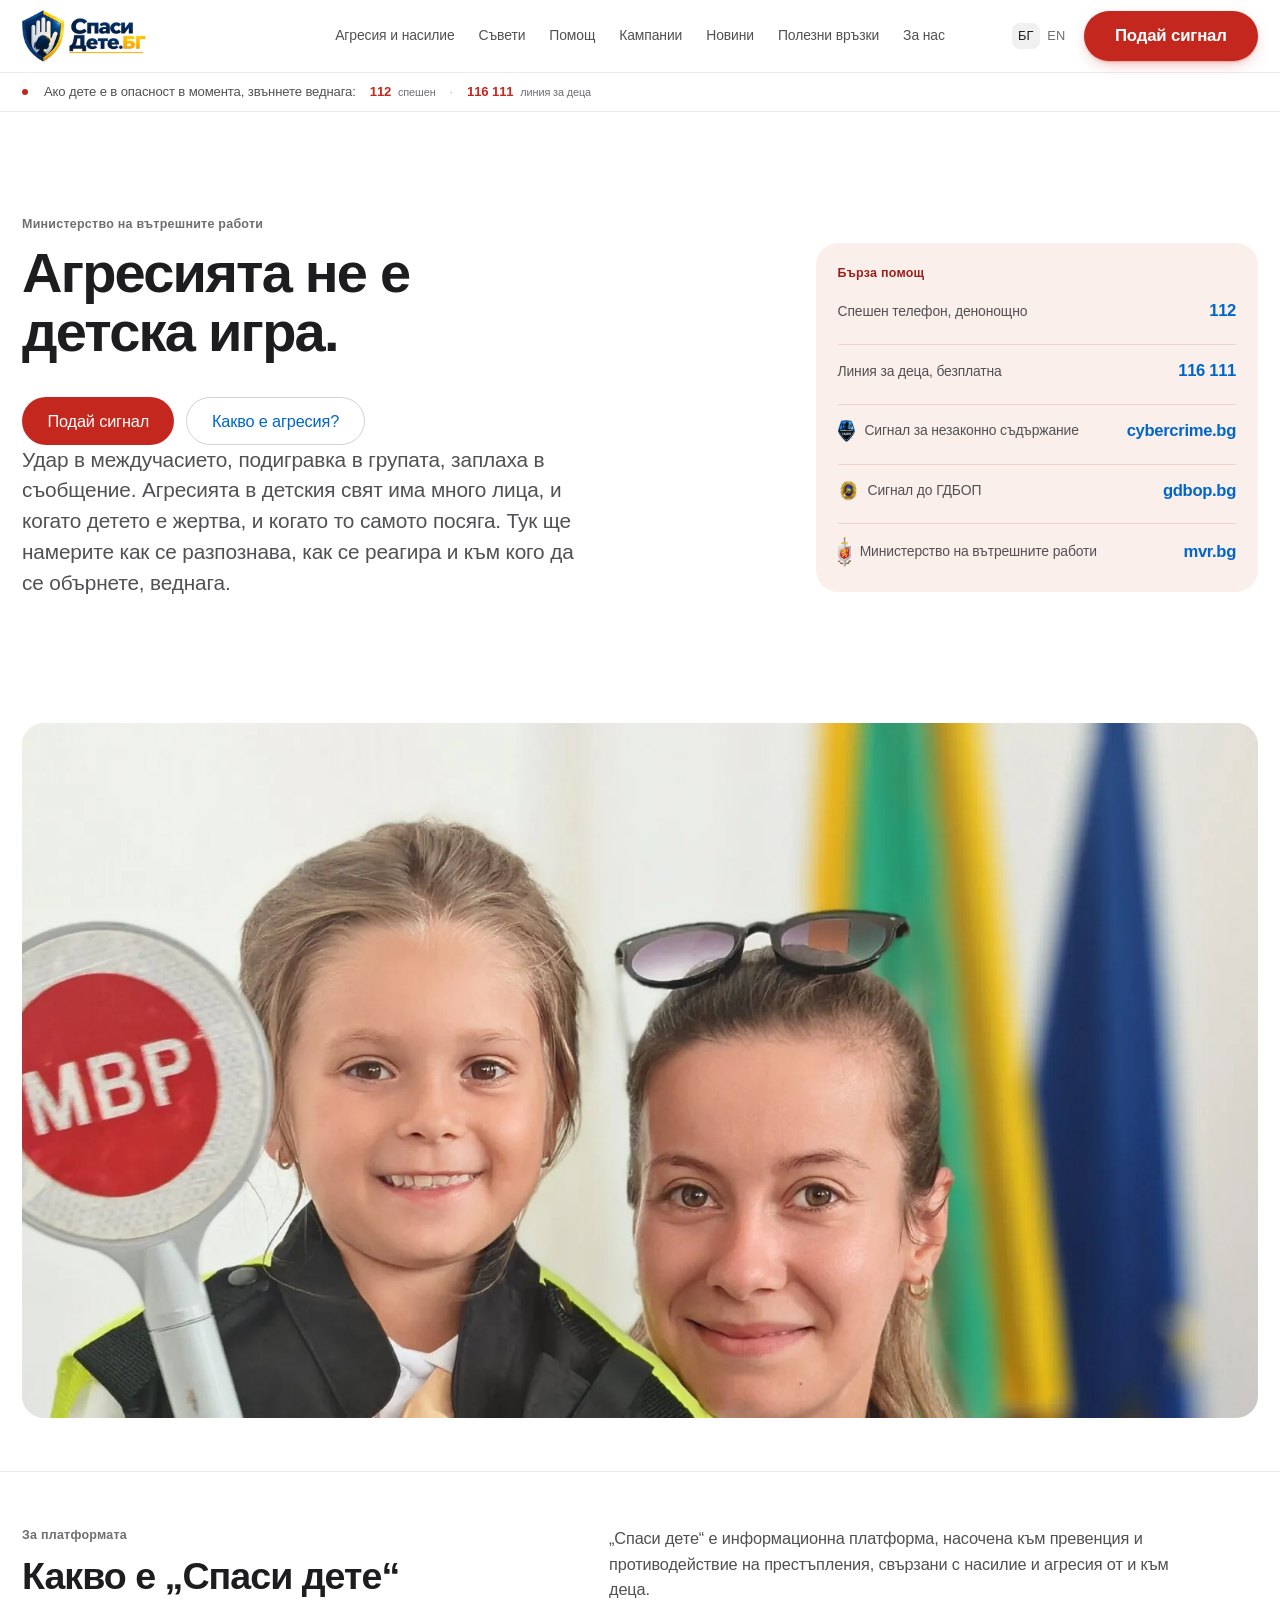
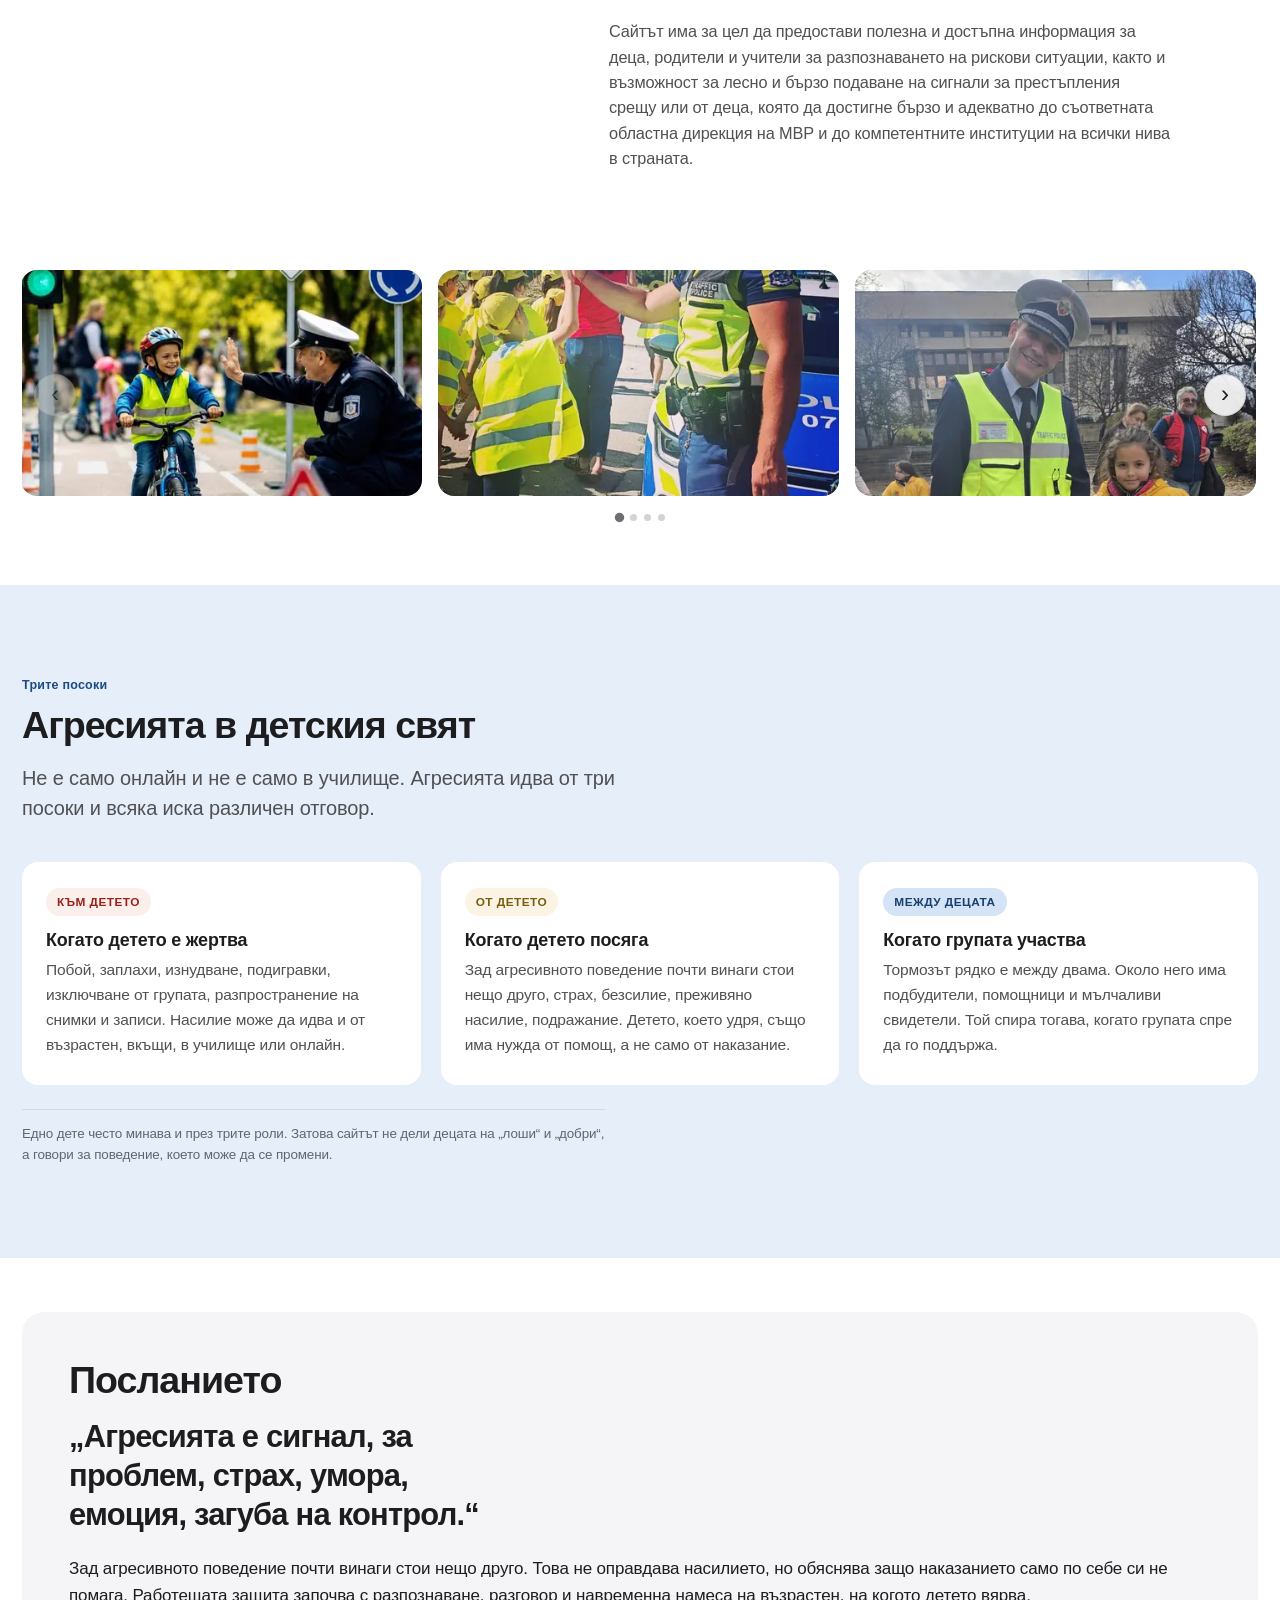
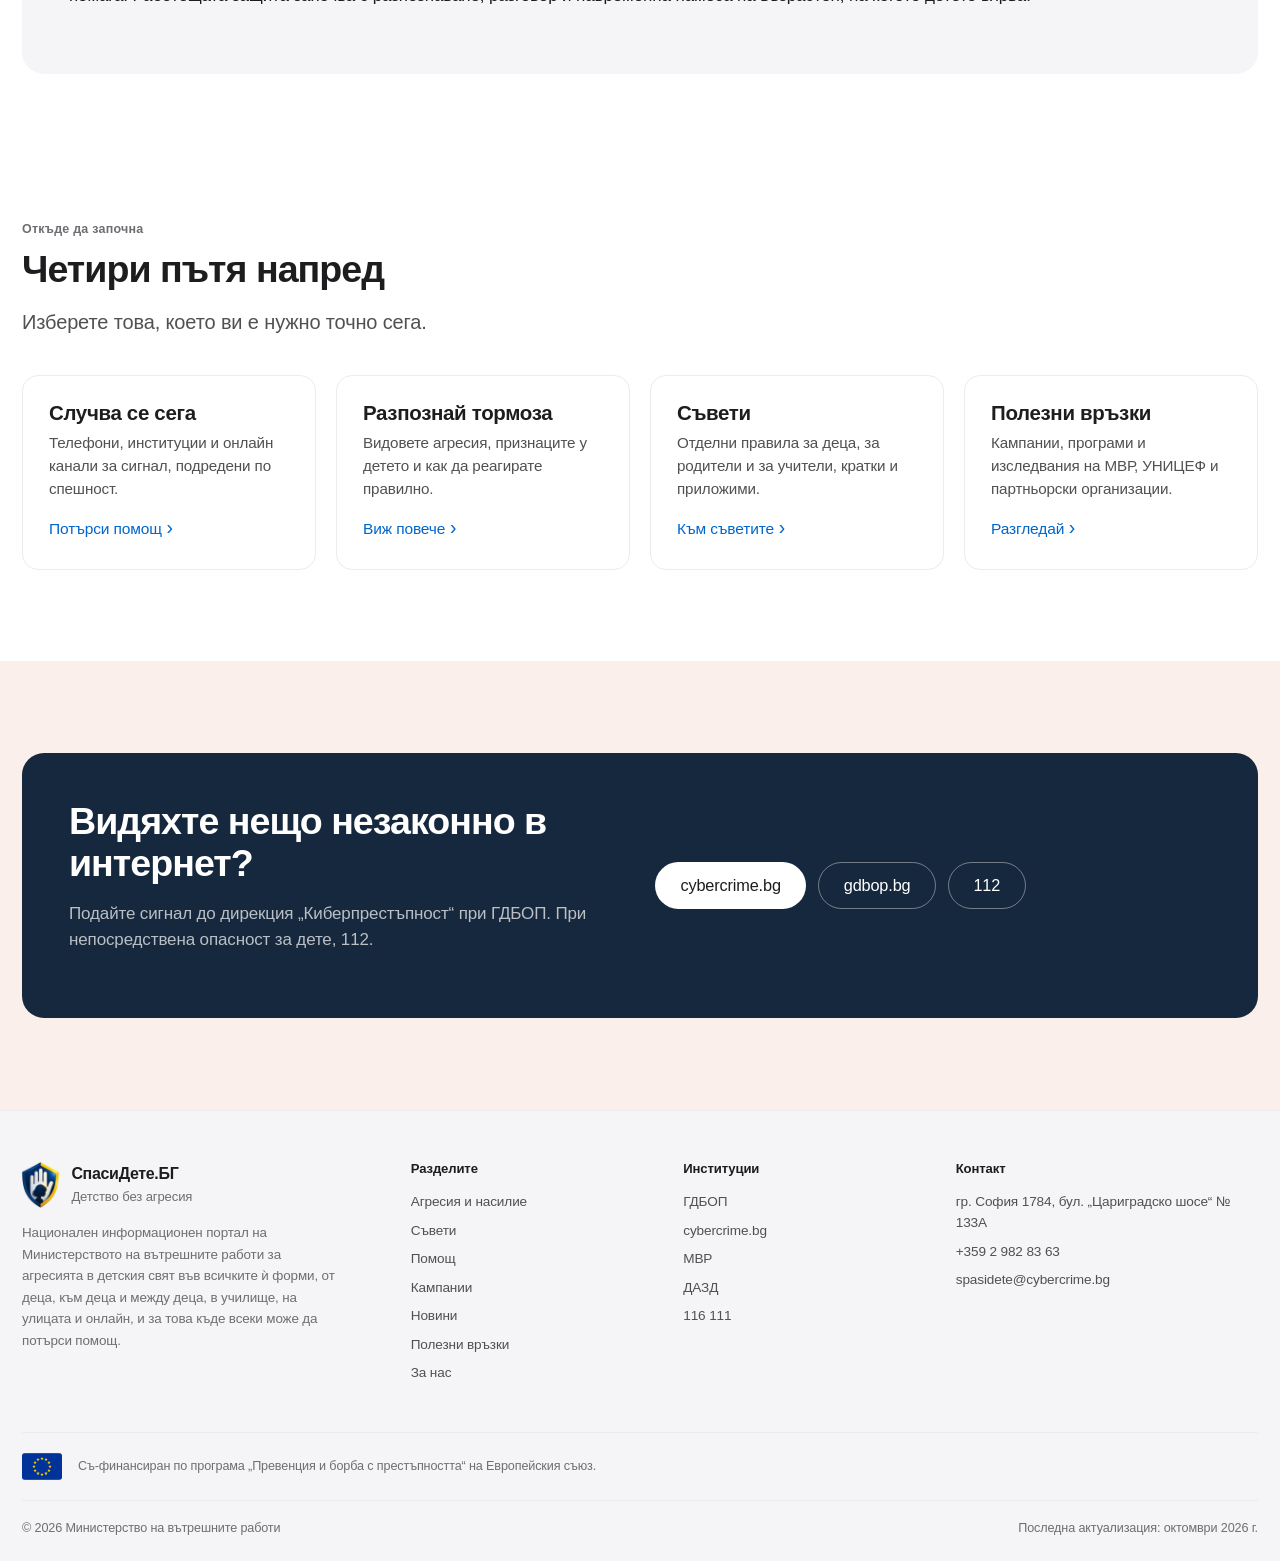
==== commit 40e25d74: "Промените от Notes.txt: кампании, видове насилие, съвети, формуляр - Кампании: седем, с текстове по " ====
--- a/index.html
+++ b/index.html
@@ -3,20 +3,20 @@
 <head>
 <meta charset="utf-8">
 <meta name="viewport" content="width=device-width, initial-scale=1, viewport-fit=cover">
-<title data-title-bg="СпасиДете.БГ — агресията в детския свят и къде да потърсим помощ" data-title-en="SpasiDete.BG — aggression in the world of children and where to seek help">СпасиДете.БГ — агресията в детския свят и къде да потърсим помощ</title>
-<meta name="description" data-desc-bg="Национален портал на МВР за агресията в детския свят — от деца, към деца и между деца, в училище, на улицата и онлайн: как се разпознава, как се реагира, съвети за деца, родители и учители, телефони за помощ и подаване на сигнал." data-desc-en="The Bulgarian Ministry of Interior’s national portal on aggression in the world of children — by children, against children and between children, at school, in the street and online: how to recognise it, how to respond, advice for children, parents and teachers, helplines and reporting channels." content="Национален портал на МВР за агресията в детския свят — от деца, към деца и между деца, в училище, на улицата и онлайн: как се разпознава, как се реагира, съвети за деца, родители и учители, телефони за помощ и подаване на сигнал.">
+<title data-title-bg="СпасиДете.БГ, агресията в детския свят и къде да потърсим помощ" data-title-en="SpasiDete.BG — aggression in the world of children and where to seek help">СпасиДете.БГ, агресията в детския свят и къде да потърсим помощ</title>
+<meta name="description" data-desc-bg="Национален портал на МВР за агресията в детския свят, от деца, към деца и между деца, в училище, на улицата и онлайн: как се разпознава, как се реагира, съвети за деца, родители и учители, телефони за помощ и подаване на сигнал." data-desc-en="The Bulgarian Ministry of Interior’s national portal on aggression in the world of children — by children, against children and between children, at school, in the street and online: how to recognise it, how to respond, advice for children, parents and teachers, helplines and reporting channels." content="Национален портал на МВР за агресията в детския свят, от деца, към деца и между деца, в училище, на улицата и онлайн: как се разпознава, как се реагира, съвети за деца, родители и учители, телефони за помощ и подаване на сигнал.">
 <meta name="theme-color" content="#0a1f38">
 <meta property="og:type" content="website">
 <meta property="og:site_name" content="СпасиДете.БГ">
-<meta property="og:title" content="СпасиДете.БГ — агресията в детския свят и къде да потърсим помощ">
-<meta property="og:description" content="Национален портал на МВР за агресията в детския свят — от деца, към деца и между деца, в училище, на улицата и онлайн: как се разпознава, как се реагира, съвети за деца, родители и учители, телефони за помощ и подаване на сигнал.">
+<meta property="og:title" content="СпасиДете.БГ, агресията в детския свят и къде да потърсим помощ">
+<meta property="og:description" content="Национален портал на МВР за агресията в детския свят, от деца, към деца и между деца, в училище, на улицата и онлайн: как се разпознава, как се реагира, съвети за деца, родители и учители, телефони за помощ и подаване на сигнал.">
 <meta property="og:locale" content="bg_BG">
 <meta property="og:locale:alternate" content="en_GB">
 <meta property="og:url" content="https://cyb3r-pony.github.io/spasidete.bg/">
 <meta property="og:image" content="https://cyb3r-pony.github.io/spasidete.bg/assets/img/og-image.jpg">
 <meta property="og:image:width" content="1200">
 <meta property="og:image:height" content="630">
-<meta property="og:image:alt" content="СпасиДете.БГ — агресията в детския свят">
+<meta property="og:image:alt" content="СпасиДете.БГ, агресията в детския свят">
 <meta name="twitter:card" content="summary_large_image">
 <link rel="canonical" href="https://cyb3r-pony.github.io/spasidete.bg/">
 <link rel="icon" href="favicon.ico" sizes="16x16 24x24 32x32 48x48 64x64">
@@ -44,8 +44,8 @@
 
 <header class="nav">
   <div class="wrap nav__inner">
-    <a class="brand" href="index.html" aria-label="СпасиДете.БГ — начало / home">
-      <picture><source type="image/webp" srcset="assets/img/logo-spasidete.webp"><img src="assets/img/logo-spasidete.png" alt="СпасиДете.БГ — превенция, защита, подкрепа" width="382" height="160" decoding="async" class="brand__mark"></picture>
+    <a class="brand" href="index.html" aria-label="СпасиДете.БГ, начало / home">
+      <picture><source type="image/webp" srcset="assets/img/logo-spasidete.webp"><img src="assets/img/logo-spasidete.png" alt="СпасиДете.БГ, превенция, защита, подкрепа" width="382" height="160" decoding="async" class="brand__mark"></picture>
     </a>
 
     <nav class="nav__links" id="mainnav" aria-label="Основна навигация / Main navigation">
@@ -55,7 +55,7 @@
         <li><a href="help.html"><span lang="bg">Помощ</span><span lang="en">Help</span></a></li>
         <li><a href="campaigns.html"><span lang="bg">Кампании</span><span lang="en">Campaigns</span></a></li>
         <li><a href="news.html"><span lang="bg">Новини</span><span lang="en">News</span></a></li>
-        <li><a href="resources.html"><span lang="bg">Ресурси</span><span lang="en">Resources</span></a></li>
+        <li><a href="resources.html"><span lang="bg">Полезни връзки</span><span lang="en">Useful links</span></a></li>
         <li><a href="about.html"><span lang="bg">За нас</span><span lang="en">About</span></a></li>
         <li class="nav__extra"><a href="contact.html"><span lang="bg">Контакти</span><span lang="en">Contact</span></a></li>
       </ul>
@@ -89,11 +89,11 @@
     <div>
       <span class="eyebrow"><span lang="bg">Министерство на вътрешните работи</span><span lang="en">Ministry of Interior of the Republic of Bulgaria</span></span>
       <h1 lang="bg">Агресията не е детска игра.</h1><h1 lang="en">Aggression is not child’s play.</h1>
-      <p lang="bg" class="lede">Удар в междучасието, подигравка в групата, заплаха в съобщение. Агресията в детския свят има много лица — и когато детето е жертва, и когато то самото посяга. Тук ще намерите как се разпознава, как се реагира и към кого да се обърнете — веднага.</p><p lang="en" class="lede">A blow at break time, mockery in the group chat, a threat in a message. Aggression in the world of children has many faces — when a child is the victim, and when a child is the one lashing out. Here you will find how to recognise it, how to respond and whom to turn to — straight away.</p>
       <div class="btn-row hero__actions">
         <a class="btn btn--lg btn--danger" href="report.html"><span lang="bg">Подай сигнал</span><span lang="en">File a report</span></a>
-        <a class="tlink" href="bullying.html#types" style="margin-left:6px"><span lang="bg">Какво е агресия?</span><span lang="en">What is aggression?</span></a>
-      </div>
+        <a class="btn btn--lg btn--ghost" href="bullying.html#types"><span lang="bg">Какво е агресия?</span><span lang="en">What is aggression?</span></a>
+      </div>
+      <p lang="bg" class="lede">Удар в междучасието, подигравка в групата, заплаха в съобщение. Агресията в детския свят има много лица, и когато детето е жертва, и когато то самото посяга. Тук ще намерите как се разпознава, как се реагира и към кого да се обърнете, веднага.</p><p lang="en" class="lede">A blow at break time, mockery in the group chat, a threat in a message. Aggression in the world of children has many faces — when a child is the victim, and when a child is the one lashing out. Here you will find how to recognise it, how to respond and whom to turn to — straight away.</p>
     </div>
     <aside class="hero__panel">
       <h2 lang="bg">Бърза помощ</h2><h2 lang="en">Quick help</h2>
@@ -102,7 +102,7 @@
         <li><a href="tel:116111"><span><span class="lbl"><span lang="bg">Линия за деца, безплатна</span><span lang="en">Child helpline, free</span></span></span><span class="num">116 111</span></a></li>
         <li><a href="https://www.cybercrime.bg/" target="_blank" rel="noopener"><span class="hp-lbl"><picture><source type="image/webp" srcset="assets/img/cybercrime-gdbop-sm.webp 192w, assets/img/cybercrime-gdbop.webp 341w" sizes="64px"><img src="assets/img/cybercrime-gdbop-sm.png" srcset="assets/img/cybercrime-gdbop-sm.png 192w, assets/img/cybercrime-gdbop.png 341w" sizes="64px" alt="" width="192" height="236" decoding="async" class="hp-emblem"></picture><span class="lbl"><span lang="bg">Сигнал за незаконно съдържание</span><span lang="en">Report illegal content</span></span></span><span class="num">cybercrime.bg</span></a></li>
         <li><a href="https://gdbop.bg/" target="_blank" rel="noopener"><span class="hp-lbl"><picture><source type="image/webp" srcset="assets/img/gdbop-mvr-sm.webp 192w, assets/img/gdbop-mvr.webp 256w" sizes="64px"><img src="assets/img/gdbop-mvr-sm.png" srcset="assets/img/gdbop-mvr-sm.png 192w, assets/img/gdbop-mvr.png 256w" sizes="64px" alt="" width="192" height="192" decoding="async" class="hp-emblem hp-emblem--round"></picture><span class="lbl"><span lang="bg">Сигнал до ГДБОП</span><span lang="en">Report to GDBOP</span></span></span><span class="num">gdbop.bg</span></a></li>
-        <li><a href="https://www.mvr.bg/" target="_blank" rel="noopener"><span class="hp-lbl"><picture><source type="image/webp" srcset="assets/img/mvr-nacionalna-policiya.webp"><img src="assets/img/mvr-nacionalna-policiya.png" alt="" width="153" height="192" decoding="async" class="hp-emblem"></picture><span class="lbl"><span lang="bg">Министерство на вътрешните работи</span><span lang="en">Ministry of Interior</span></span></span><span class="num">mvr.bg</span></a></li>
+        <li><a href="https://www.mvr.bg/" target="_blank" rel="noopener"><span class="hp-lbl"><picture><source type="image/webp" srcset="assets/img/mvr.webp"><img src="assets/img/mvr.png" alt="" width="192" height="438" decoding="async" class="hp-emblem hp-emblem--tall"></picture><span class="lbl"><span lang="bg">Министерство на вътрешните работи</span><span lang="en">Ministry of Interior</span></span></span><span class="num">mvr.bg</span></a></li>
       </ul>
     </aside>
   </div>
@@ -146,15 +146,15 @@
     <div class="grid grid--3">
       <div class="facet facet--to">
         <span class="facet__tag"><span lang="bg">Към детето</span><span lang="en">Against a child</span></span>
-        <h3 lang="bg">Когато детето е жертва</h3><h3 lang="en">When the child is the victim</h3><p lang="bg">Побой, заплахи, изнудване, подигравки, изключване от групата, разпространение на снимки и записи. Насилие може да идва и от възрастен — вкъщи, в училище или онлайн.</p><p lang="en">Beatings, threats, extortion, mockery, exclusion from the group, the spreading of photos and recordings. Violence can also come from an adult — at home, at school or online.</p>
+        <h3 lang="bg">Когато детето е жертва</h3><h3 lang="en">When the child is the victim</h3><p lang="bg">Побой, заплахи, изнудване, подигравки, изключване от групата, разпространение на снимки и записи. Насилие може да идва и от възрастен, вкъщи, в училище или онлайн.</p><p lang="en">Beatings, threats, extortion, mockery, exclusion from the group, the spreading of photos and recordings. Violence can also come from an adult — at home, at school or online.</p>
       </div>
       <div class="facet facet--from">
         <span class="facet__tag"><span lang="bg">От детето</span><span lang="en">By a child</span></span>
-        <h3 lang="bg">Когато детето посяга</h3><h3 lang="en">When the child lashes out</h3><p lang="bg">Зад агресивното поведение почти винаги стои нещо друго — страх, безсилие, преживяно насилие, подражание. Детето, което удря, също има нужда от помощ, а не само от наказание.</p><p lang="en">There is almost always something behind aggressive behaviour — fear, powerlessness, violence already experienced, imitation. The child who hits needs help too, not only punishment.</p>
+        <h3 lang="bg">Когато детето посяга</h3><h3 lang="en">When the child lashes out</h3><p lang="bg">Зад агресивното поведение почти винаги стои нещо друго, страх, безсилие, преживяно насилие, подражание. Детето, което удря, също има нужда от помощ, а не само от наказание.</p><p lang="en">There is almost always something behind aggressive behaviour — fear, powerlessness, violence already experienced, imitation. The child who hits needs help too, not only punishment.</p>
       </div>
       <div class="facet facet--between">
         <span class="facet__tag"><span lang="bg">Между децата</span><span lang="en">Between children</span></span>
-        <h3 lang="bg">Когато класът участва</h3><h3 lang="en">When the class takes part</h3><p lang="bg">Тормозът рядко е между двама. Около него има подбудители, помощници и мълчаливи свидетели. Той спира тогава, когато групата спре да го поддържа.</p><p lang="en">Bullying is rarely between two people. Around it there are instigators, assistants and silent witnesses. It stops when the group stops sustaining it.</p>
+        <h3 lang="bg">Когато групата участва</h3><h3 lang="en">When the group takes part</h3><p lang="bg">Тормозът рядко е между двама. Около него има подбудители, помощници и мълчаливи свидетели. Той спира тогава, когато групата спре да го поддържа.</p><p lang="en">Bullying is rarely between two people. Around it there are instigators, assistants and silent witnesses. It stops when the group stops sustaining it.</p>
       </div>
     </div>
     <p class="note" style="margin-top:24px"><span lang="bg">Едно дете често минава и през трите роли. Затова сайтът не дели децата на „лоши“ и „добри“, а говори за поведение, което може да се промени.</span><span lang="en">One child often passes through all three roles. That is why this site does not divide children into “bad” and “good”, but speaks about behaviour that can change.</span></p>
@@ -165,8 +165,8 @@
   <div class="wrap">
     <div class="callout callout--amber">
       <h2 lang="bg">Посланието</h2><h2 lang="en">The message</h2>
-      <blockquote><span lang="bg">„Агресията е сигнал — за проблем, страх, умора, емоция, загуба на контрол.“</span><span lang="en">“Aggression is a signal — of a problem, of fear, of exhaustion, of emotion, of a loss of control.”</span></blockquote>
-      <p lang="bg">Зад агресивното поведение почти винаги стои нещо друго. Това не оправдава насилието — но обяснява защо наказанието само по себе си не помага. Работещата защита започва с разпознаване, разговор и навременна намеса на възрастен, на когото детето вярва.</p><p lang="en">There is almost always something else behind aggressive behaviour. That does not excuse violence — but it explains why punishment on its own does not help. Effective protection starts with recognition, conversation and the timely involvement of an adult the child trusts.</p>
+      <blockquote><span lang="bg">„Агресията е сигнал, за проблем, страх, умора, емоция, загуба на контрол.“</span><span lang="en">“Aggression is a signal — of a problem, of fear, of exhaustion, of emotion, of a loss of control.”</span></blockquote>
+      <p lang="bg">Зад агресивното поведение почти винаги стои нещо друго. Това не оправдава насилието, но обяснява защо наказанието само по себе си не помага. Работещата защита започва с разпознаване, разговор и навременна намеса на възрастен, на когото детето вярва.</p><p lang="en">There is almost always something else behind aggressive behaviour. That does not excuse violence — but it explains why punishment on its own does not help. Effective protection starts with recognition, conversation and the timely involvement of an adult the child trusts.</p>
     </div>
   </div>
 </section>
@@ -180,7 +180,7 @@
     </div>
     <div class="grid grid--4">
       <a class="card card--link card--action" href="help.html#linii">
-        <h3 lang="bg">Случва се сега</h3><h3 lang="en">It’s happening now</h3><p lang="bg">Телефони, институции и онлайн канали за сигнал — подредени по спешност.</p><p lang="en">Phone numbers, institutions and online reporting channels — ordered by urgency.</p>
+        <h3 lang="bg">Случва се сега</h3><h3 lang="en">It’s happening now</h3><p lang="bg">Телефони, институции и онлайн канали за сигнал, подредени по спешност.</p><p lang="en">Phone numbers, institutions and online reporting channels — ordered by urgency.</p>
         <span class="tlink"><span lang="bg">Потърси помощ</span><span lang="en">Get help</span></span>
       </a>
       <a class="card card--link card--action" href="bullying.html#types">
@@ -188,57 +188,13 @@
         <span class="tlink"><span lang="bg">Виж повече</span><span lang="en">Learn more</span></span>
       </a>
       <a class="card card--link card--action" href="advice.html#roli">
-        <h3 lang="bg">Съвети</h3><h3 lang="en">Advice</h3><p lang="bg">Отделни правила за деца, за родители и за учители — кратки и приложими.</p><p lang="en">Separate rules for children, parents and teachers — short and usable.</p>
+        <h3 lang="bg">Съвети</h3><h3 lang="en">Advice</h3><p lang="bg">Отделни правила за деца, за родители и за учители, кратки и приложими.</p><p lang="en">Separate rules for children, parents and teachers — short and usable.</p>
         <span class="tlink"><span lang="bg">Към съветите</span><span lang="en">See the advice</span></span>
       </a>
       <a class="card card--link card--action" href="resources.html#vrazki">
-        <h3 lang="bg">Полезни връзки</h3><h3 lang="en">Resources</h3><p lang="bg">Кампании, програми и изследвания на МВР, УНИЦЕФ и партньорски организации.</p><p lang="en">Campaigns, programmes and research by the Ministry of Interior, UNICEF and partner organisations.</p>
+        <h3 lang="bg">Полезни връзки</h3><h3 lang="en">Useful links</h3><p lang="bg">Кампании, програми и изследвания на МВР, УНИЦЕФ и партньорски организации.</p><p lang="en">Campaigns, programmes and research by the Ministry of Interior, UNICEF and partner organisations.</p>
         <span class="tlink"><span lang="bg">Разгледай</span><span lang="en">Browse</span></span>
       </a>
-    </div>
-  </div>
-</section>
-
-<section class="section section--sand">
-  <div class="wrap">
-    <div class="section-head">
-      <span class="eyebrow"><span lang="bg">Данните</span><span lang="en">The data</span></span>
-      <h2 lang="bg">Какво показва изследването</h2><h2 lang="en">What the research shows</h2>
-      <p lang="bg" class="lede">Данни на УНИЦЕФ България, Националния статистически институт и Държавната агенция за закрила на детето.</p><p lang="en" class="lede">Figures from UNICEF Bulgaria, the National Statistical Institute and the State Agency for Child Protection.</p>
-    </div>
-    <div class="grid grid--4">
-      <div class="stat"><div class="stat__num">47%</div><p lang="bg">от децата в България са преживели някаква форма на насилие до 18-годишна възраст.</p><p lang="en">of children in Bulgaria have experienced some form of violence before the age of 18.</p></div>
-      <div class="stat"><div class="stat__num">45,9%</div><p lang="bg">са засегнати от емоционално (психическо) насилие — най-разпространената форма.</p><p lang="en">are affected by emotional (psychological) violence — the most widespread form.</p></div>
-      <div class="stat"><div class="stat__num">31,2%</div><p lang="bg">е разпространението на физическото насилие сред подрастващите.</p><p lang="en">is the prevalence of physical violence among adolescents.</p></div>
-      <div class="stat"><div class="stat__num">14%</div><p lang="bg">или едно на всеки седем деца съобщава, че е било обект на онлайн тормоз.</p><p lang="en">— one in every seven children — report having been subjected to online bullying.</p></div>
-    </div>
-    <p class="note" style="margin-top:22px"><span lang="bg">Данните идват от различни изследвания с различна методология и обхват. Подробностите и източниците са в раздела <a href="bullying.html#m1-vidove">„Агресия и насилие“</a>.</span><span lang="en">The figures come from different studies with different methodologies and scope. The details and the sources are in the <a href="bullying.html#m1-vidove">Aggression and violence</a> section.</span></p>
-  </div>
-</section>
-
-<section class="section">
-  <div class="wrap">
-    <div class="section-head">
-      <span class="eyebrow"><span lang="bg">Новини</span><span lang="en">News</span></span>
-      <h2 lang="bg">От институциите</h2><h2 lang="en">From the institutions</h2>
-    </div>
-    <div class="grid grid--3">
-      <a class="newsteaser" href="news.html#n-dpu-shesto">
-      <time datetime="2026-10-02"><span lang="bg">2 октомври 2026 г.</span><span lang="en">2 October 2026</span></time>
-      <h3 lang="bg">Стартира шестото издание на националната превантивна програма „Детско полицейско управление“</h3><h3 lang="en">The sixth edition of the national preventive programme “Children’s Police Department” begins</h3>
-      <p lang="bg">В училища в цялата страна малките доброволци положиха тържествена клетва и заявиха готовност да спазват Етичния кодекс на Детското полицейско управлен…</p><p lang="en">In schools across the country the young volunteers took their oath and pledged to follow the Code of Ethics of the Children’s Police Department.…</p>
-    </a><a class="newsteaser" href="news.html#n-ubiy-skorostta">
-      <time datetime="2026-09-26"><span lang="bg">26 септември 2026 г.</span><span lang="en">26 September 2026</span></time>
-      <h3 lang="bg">МВР е партньор на кампанията „Убий скоростта, спаси дете“</h3><h3 lang="en">The Ministry of Interior is a partner of the campaign “Kill the speed, save a child”</h3>
-      <p lang="bg">Кампанията е насочена към повишаване на вниманието към безопасността на движението по пътищата и превенцията на пътния травматизъм сред децата.…</p><p lang="en">The campaign is aimed at raising attention to road safety and at preventing road injuries among children.…</p>
-    </a><a class="newsteaser" href="news.html#n-malkite-geroi">
-      <time datetime="2026-09-08"><span lang="bg">8 септември 2026 г.</span><span lang="en">8 September 2026</span></time>
-      <h3 lang="bg">Министър Демерджиев даде началото на инициативата „Малките големи герои“</h3><h3 lang="en">Minister Demerdzhiev launches the “Little Big Heroes” initiative</h3>
-      <p lang="bg">Министерството на вътрешните работи ще поощрява добрия пример на деца и младежи, проявили гражданска доблест и отговорност.…</p><p lang="en">The Ministry of Interior will recognise children and young people who have shown civic courage and responsibility.…</p>
-    </a>
-    </div>
-    <div class="btn-row" style="margin-top:28px">
-      <a class="btn btn--primary" href="news.html"><span lang="bg">Всички новини</span><span lang="en">All news</span></a>
     </div>
   </div>
 </section>
@@ -249,7 +205,7 @@
       <div class="grid grid--2" style="align-items:center;gap:30px">
         <div>
           <h2 lang="bg">Видяхте нещо незаконно в интернет?</h2><h2 lang="en">Seen something illegal online?</h2>
-          <p lang="bg">Подайте сигнал до дирекция „Киберпрестъпност“ при ГДБОП. При непосредствена опасност за дете — 112.</p><p lang="en">Report it to the Cybercrime Directorate at GDBOP. If a child is in immediate danger — call 112.</p>
+          <p lang="bg">Подайте сигнал до дирекция „Киберпрестъпност“ при ГДБОП. При непосредствена опасност за дете, 112.</p><p lang="en">Report it to the Cybercrime Directorate at GDBOP. If a child is in immediate danger — call 112.</p>
         </div>
         <div class="btn-row">
           <a class="btn btn--light btn--lg" href="https://www.cybercrime.bg/" target="_blank" rel="noopener">cybercrime.bg</a>
@@ -273,11 +229,11 @@
             <span lang="bg">Детство без агресия</span><span lang="en">A childhood without aggression</span>
           </span>
         </div>
-        <p lang="bg">Национален информационен портал на Министерството на вътрешните работи за агресията в детския свят във всичките ѝ форми — от деца, към деца и между деца, в училище, на улицата и онлайн — и за това къде всеки може да потърси помощ.</p><p lang="en">A national information portal of the Ministry of Interior on aggression in the world of children in all its forms — by children, against children and between children, at school, in the street and online — and on where anyone can seek help.</p>
+        <p lang="bg">Национален информационен портал на Министерството на вътрешните работи за агресията в детския свят във всичките ѝ форми, от деца, към деца и между деца, в училище, на улицата и онлайн, и за това къде всеки може да потърси помощ.</p><p lang="en">A national information portal of the Ministry of Interior on aggression in the world of children in all its forms — by children, against children and between children, at school, in the street and online — and on where anyone can seek help.</p>
       </div>
       <div>
         <h2 lang="bg">Разделите</h2><h2 lang="en">Sections</h2>
-        <ul><li><a href="bullying.html"><span lang="bg">Агресия и насилие</span><span lang="en">Aggression &amp; violence</span></a></li><li><a href="advice.html"><span lang="bg">Съвети</span><span lang="en">Advice</span></a></li><li><a href="help.html"><span lang="bg">Помощ</span><span lang="en">Help</span></a></li><li><a href="campaigns.html"><span lang="bg">Кампании</span><span lang="en">Campaigns</span></a></li><li><a href="news.html"><span lang="bg">Новини</span><span lang="en">News</span></a></li><li><a href="resources.html"><span lang="bg">Ресурси</span><span lang="en">Resources</span></a></li><li><a href="about.html"><span lang="bg">За нас</span><span lang="en">About</span></a></li></ul>
+        <ul><li><a href="bullying.html"><span lang="bg">Агресия и насилие</span><span lang="en">Aggression &amp; violence</span></a></li><li><a href="advice.html"><span lang="bg">Съвети</span><span lang="en">Advice</span></a></li><li><a href="help.html"><span lang="bg">Помощ</span><span lang="en">Help</span></a></li><li><a href="campaigns.html"><span lang="bg">Кампании</span><span lang="en">Campaigns</span></a></li><li><a href="news.html"><span lang="bg">Новини</span><span lang="en">News</span></a></li><li><a href="resources.html"><span lang="bg">Полезни връзки</span><span lang="en">Useful links</span></a></li><li><a href="about.html"><span lang="bg">За нас</span><span lang="en">About</span></a></li></ul>
       </div>
       <div>
         <h2 lang="bg">Институции</h2><h2 lang="en">Institutions</h2>
--- a/assets/css/style.css
+++ b/assets/css/style.css
@@ -224,6 +224,9 @@
 .grid { display: grid; gap: 20px; }
 .grid--2 { grid-template-columns: repeat(auto-fit, minmax(300px, 1fr)); }
 .grid--3 { grid-template-columns: repeat(auto-fit, minmax(265px, 1fr)); }
+/* Петте вида насилие изглеждат по-добре на три колони, отколкото на 4 + 1.
+   The five types of violence sit better on three columns than on 4 + 1. */
+@media (min-width: 1000px) { #types .grid--3 { grid-template-columns: repeat(3, 1fr); } }
 .grid--4 { grid-template-columns: repeat(auto-fit, minmax(230px, 1fr)); }
 
 .lede {
@@ -451,6 +454,13 @@
 .hero__panel .hp-lbl { display: inline-flex; align-items: center; gap: 9px; min-width: 0; }
 .hp-emblem { width: auto; height: 22px; flex: none; }
 .hp-emblem--round { height: 21px; }
+/* Гербът на МВР е висок и тесен, затова му трябва повече височина,
+   за да изглежда наравно с останалите емблеми.
+   The Ministry's emblem is tall and narrow, so it needs more height to
+   look the same size as the others. */
+.hp-emblem--tall { height: 30px; }
+.emblem--tall { height: 78px; }
+.emblem-pair .emblem--tall { height: 60px; }
 
 /* ---------- 9. Page header ---------- */
 .pagehead { background: var(--bg); border-bottom: 1px solid var(--line-soft); }
@@ -544,6 +554,8 @@
 }
 .typecard.t-verbal h3::before { background: #c4271d; }
 .typecard.t-social h3::before { background: #7d5ba6; }
+.typecard.t-sexual h3::before { background: #7d5ba6; }
+.typecard.t-neglect h3::before { background: #4f6d7a; }
 .typecard.t-physical h3::before { background: #c07a12; }
 .typecard.t-cyber h3::before { background: var(--blue); }
 .typecard p { font-size: .94rem; color: var(--ink-2); margin: 0; line-height: 1.5; }
@@ -1000,6 +1012,28 @@
   outline: none; border-color: var(--blue); box-shadow: 0 0 0 3px rgba(0,102,204,.14);
 }
 .field input:user-invalid, .field textarea:user-invalid, .field select:user-invalid { border-color: var(--red); }
+/* Групата „Данни за подателя“ / the sender fieldset */
+.fieldset {
+  border: 1px solid var(--line); border-radius: var(--r-sm);
+  padding: 20px 20px 6px; margin: 0 0 20px;
+}
+.fieldset > legend {
+  padding: 0 8px; margin-left: -8px;
+  font-size: .82rem; font-weight: 600; letter-spacing: .06em;
+  text-transform: uppercase; color: var(--ink-3);
+}
+.fieldset .field:last-of-type { margin-bottom: 14px; }
+
+/* Отметка за потвърждение / the confirmation checkbox */
+.field--check {
+  display: grid; grid-template-columns: auto 1fr; gap: 12px;
+  align-items: start; margin-top: 18px;
+}
+.field--check input[type="checkbox"] {
+  width: 20px; height: 20px; margin: 1px 0 0; flex: none; accent-color: var(--blue);
+}
+.field--check label { margin: 0; font-weight: 400; font-size: .92rem; line-height: 1.5; color: var(--ink-2); }
+
 .hint { font-size: .85rem; color: var(--ink-3); margin: 7px 0 0; line-height: 1.45; }
 .formnote {
   margin-top: 22px; padding: 16px 18px; border-radius: var(--r-sm);
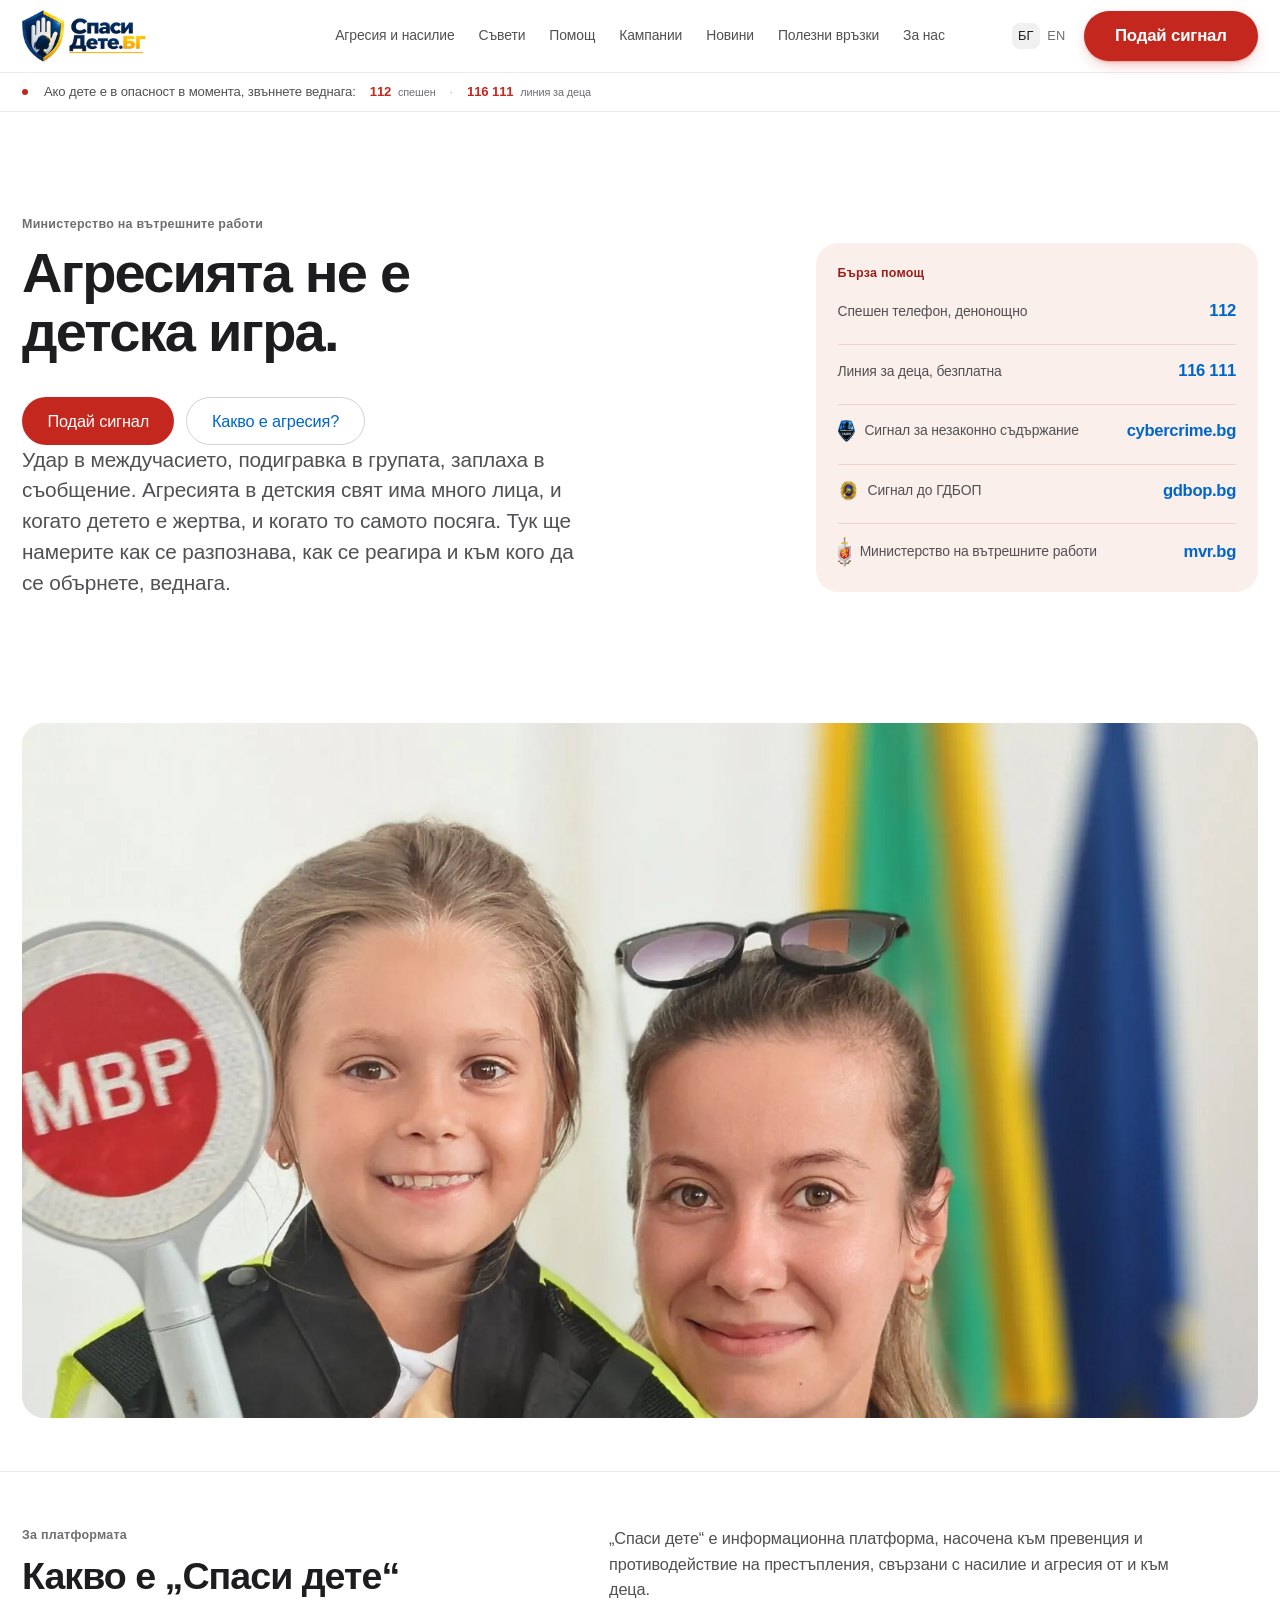
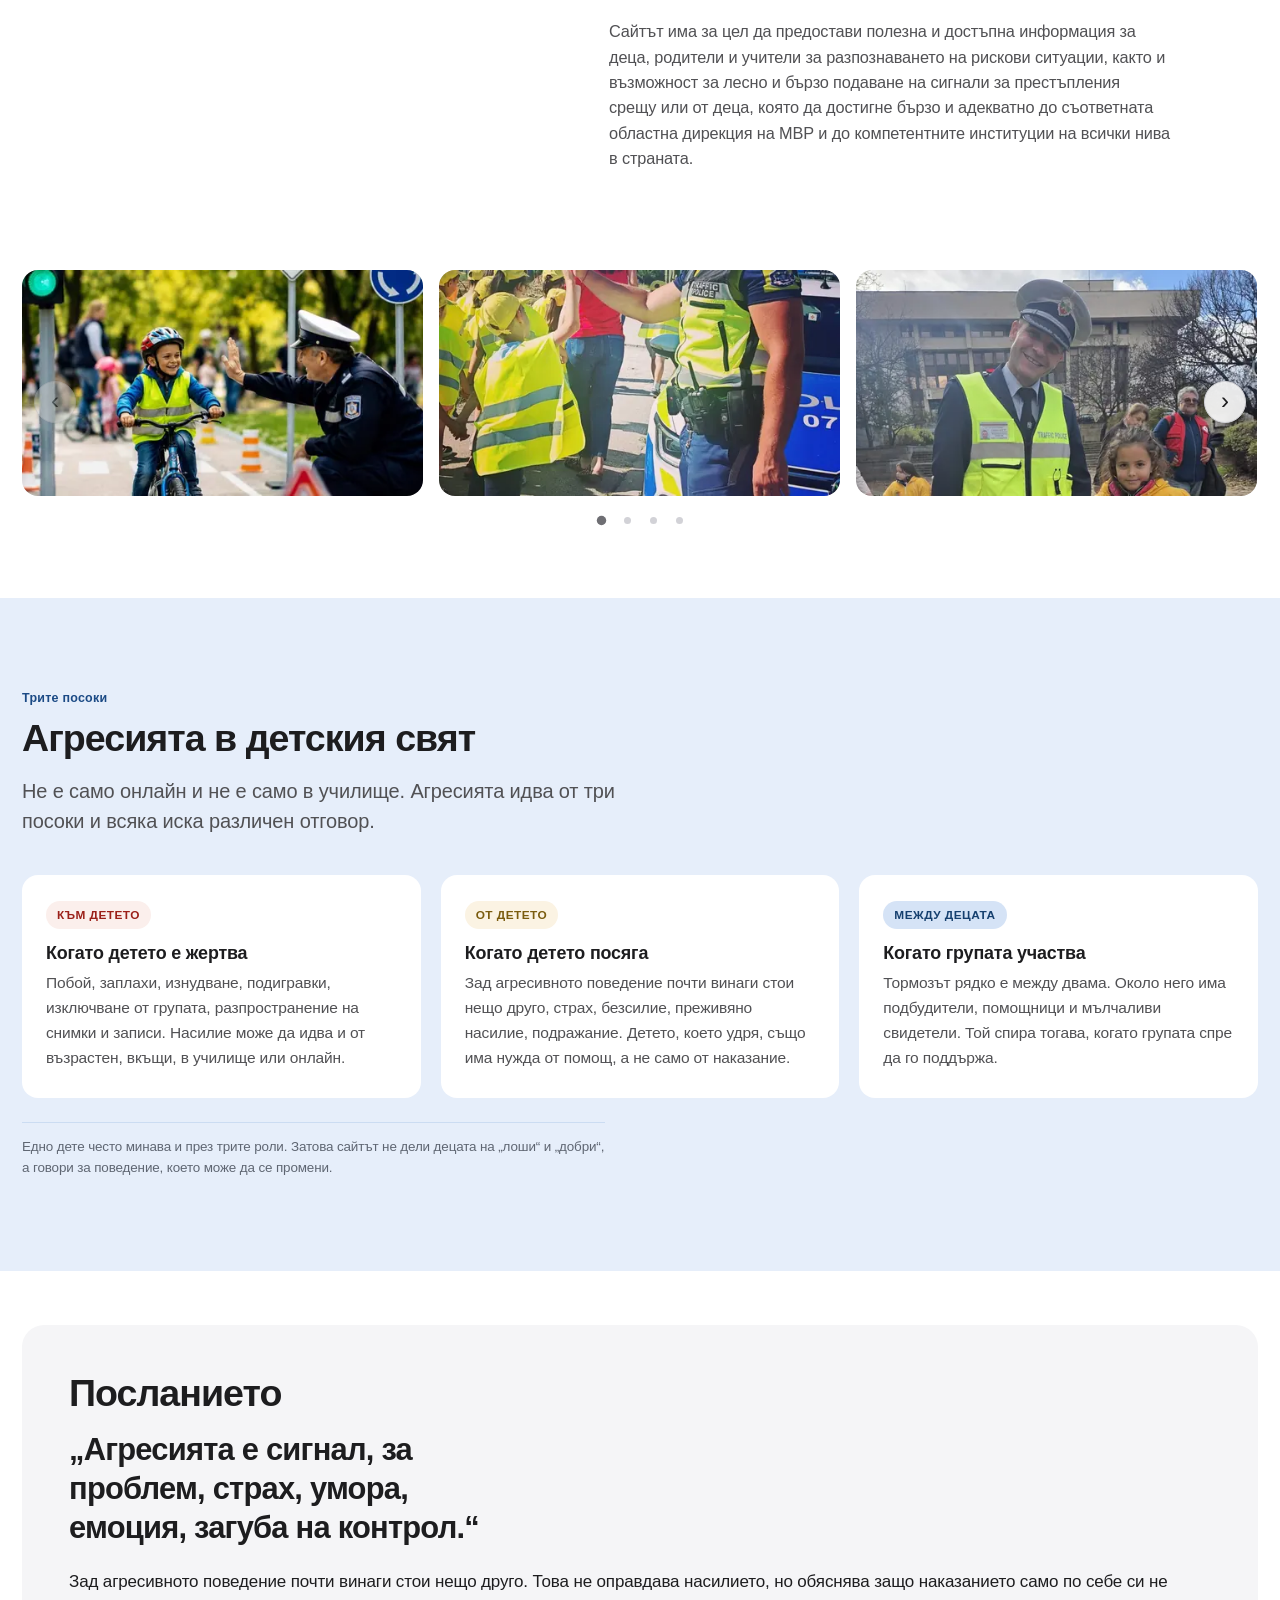
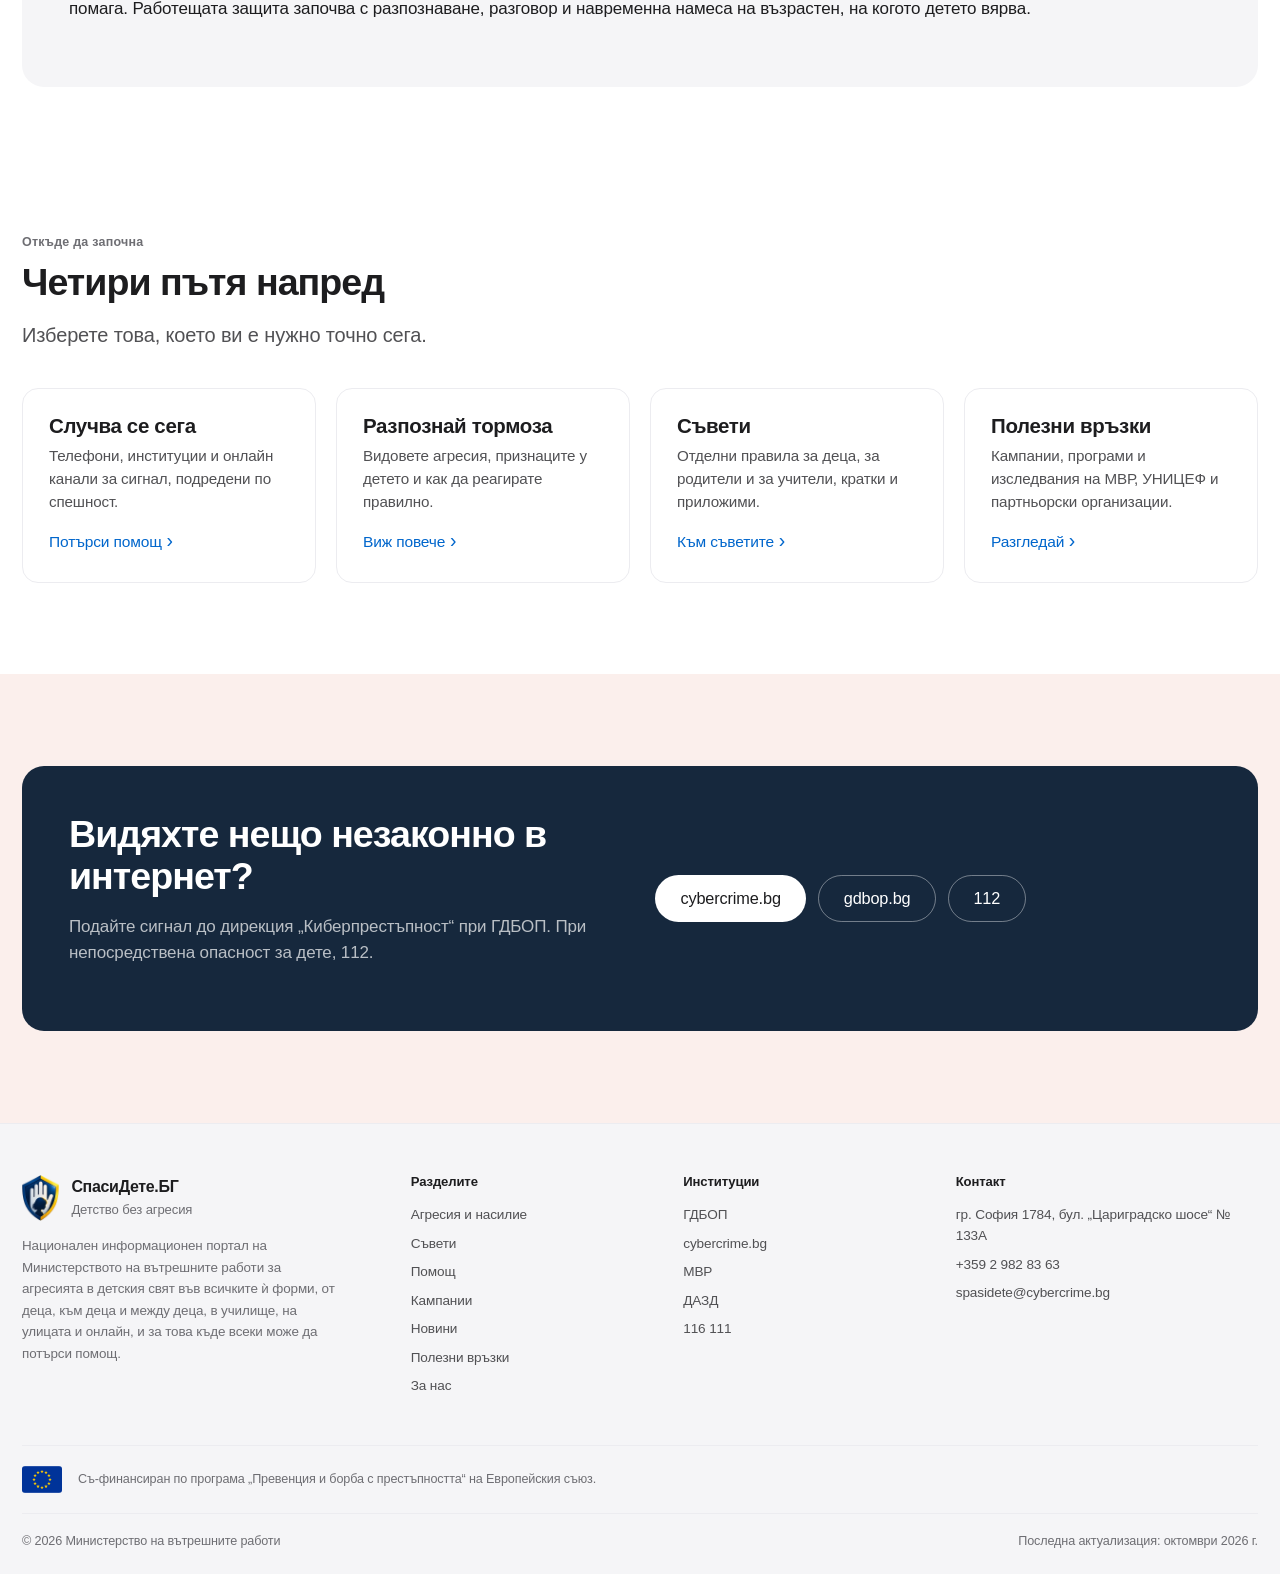
==== commit 3ceaf190: "Преглед на сайта: поправки по сигурността, достъпността и текста Сигурност - Политика за съдържаниет" ====
--- a/index.html
+++ b/index.html
@@ -6,6 +6,8 @@
 <title data-title-bg="СпасиДете.БГ, агресията в детския свят и къде да потърсим помощ" data-title-en="SpasiDete.BG — aggression in the world of children and where to seek help">СпасиДете.БГ, агресията в детския свят и къде да потърсим помощ</title>
 <meta name="description" data-desc-bg="Национален портал на МВР за агресията в детския свят, от деца, към деца и между деца, в училище, на улицата и онлайн: как се разпознава, как се реагира, съвети за деца, родители и учители, телефони за помощ и подаване на сигнал." data-desc-en="The Bulgarian Ministry of Interior’s national portal on aggression in the world of children — by children, against children and between children, at school, in the street and online: how to recognise it, how to respond, advice for children, parents and teachers, helplines and reporting channels." content="Национален портал на МВР за агресията в детския свят, от деца, към деца и между деца, в училище, на улицата и онлайн: как се разпознава, как се реагира, съвети за деца, родители и учители, телефони за помощ и подаване на сигнал.">
 <meta name="theme-color" content="#0a1f38">
+<meta name="referrer" content="strict-origin-when-cross-origin">
+<meta http-equiv="Content-Security-Policy" content="default-src 'self'; base-uri 'self'; form-action 'none'; object-src 'none'; img-src 'self' data: https://i.ytimg.com https://i9.ytimg.com; style-src 'self' 'unsafe-inline'; script-src 'self' 'unsafe-inline'; frame-src https://www.youtube-nocookie.com https://www.youtube.com; connect-src 'self'">
 <meta property="og:type" content="website">
 <meta property="og:site_name" content="СпасиДете.БГ">
 <meta property="og:title" content="СпасиДете.БГ, агресията в детския свят и къде да потърсим помощ">
@@ -78,7 +80,7 @@
     <b lang="bg">Ако дете е в опасност в момента, звъннете веднага:</b><b lang="en">If a child is in danger right now, call immediately:</b>
     <a href="tel:112">112 <small><span lang="bg">спешен</span><span lang="en">emergency</span></small></a>
     <span class="sep" aria-hidden="true">·</span>
-    <a href="tel:116111">116 111 <small><span lang="bg">линия за деца</span><span lang="en">child line</span></small></a>
+    <a href="tel:116111">116 111 <small><span lang="bg">линия за деца</span><span lang="en">child line</span></small></a>
   </div>
 </div>
 
@@ -99,7 +101,7 @@
       <h2 lang="bg">Бърза помощ</h2><h2 lang="en">Quick help</h2>
       <ul>
         <li><a href="tel:112"><span><span class="lbl"><span lang="bg">Спешен телефон, денонощно</span><span lang="en">Emergency number, 24/7</span></span></span><span class="num">112</span></a></li>
-        <li><a href="tel:116111"><span><span class="lbl"><span lang="bg">Линия за деца, безплатна</span><span lang="en">Child helpline, free</span></span></span><span class="num">116 111</span></a></li>
+        <li><a href="tel:116111"><span><span class="lbl"><span lang="bg">Линия за деца, безплатна</span><span lang="en">Child helpline, free</span></span></span><span class="num">116 111</span></a></li>
         <li><a href="https://www.cybercrime.bg/" target="_blank" rel="noopener"><span class="hp-lbl"><picture><source type="image/webp" srcset="assets/img/cybercrime-gdbop-sm.webp 192w, assets/img/cybercrime-gdbop.webp 341w" sizes="64px"><img src="assets/img/cybercrime-gdbop-sm.png" srcset="assets/img/cybercrime-gdbop-sm.png 192w, assets/img/cybercrime-gdbop.png 341w" sizes="64px" alt="" width="192" height="236" decoding="async" class="hp-emblem"></picture><span class="lbl"><span lang="bg">Сигнал за незаконно съдържание</span><span lang="en">Report illegal content</span></span></span><span class="num">cybercrime.bg</span></a></li>
         <li><a href="https://gdbop.bg/" target="_blank" rel="noopener"><span class="hp-lbl"><picture><source type="image/webp" srcset="assets/img/gdbop-mvr-sm.webp 192w, assets/img/gdbop-mvr.webp 256w" sizes="64px"><img src="assets/img/gdbop-mvr-sm.png" srcset="assets/img/gdbop-mvr-sm.png 192w, assets/img/gdbop-mvr.png 256w" sizes="64px" alt="" width="192" height="192" decoding="async" class="hp-emblem hp-emblem--round"></picture><span class="lbl"><span lang="bg">Сигнал до ГДБОП</span><span lang="en">Report to GDBOP</span></span></span><span class="num">gdbop.bg</span></a></li>
         <li><a href="https://www.mvr.bg/" target="_blank" rel="noopener"><span class="hp-lbl"><picture><source type="image/webp" srcset="assets/img/mvr.webp"><img src="assets/img/mvr.png" alt="" width="192" height="438" decoding="async" class="hp-emblem hp-emblem--tall"></picture><span class="lbl"><span lang="bg">Министерство на вътрешните работи</span><span lang="en">Ministry of Interior</span></span></span><span class="num">mvr.bg</span></a></li>
@@ -125,7 +127,7 @@
 
 <section class="section--carousel">
   <div class="wrap">
-    <div class="carousel" data-carousel aria-roledescription="carousel" aria-label="Снимки от дейностите / Photos from the activities">
+    <div class="carousel" role="group" data-carousel aria-roledescription="carousel" aria-label="Снимки от дейностите / Photos from the activities">
       <div class="carousel__track" id="car-track">
         <div class="slide"><picture><source type="image/webp" srcset="assets/img/photos/slide-1-velosiped-xs.webp 480w, assets/img/photos/slide-1-velosiped-sm.webp 800w, assets/img/photos/slide-1-velosiped-md.webp 960w, assets/img/photos/slide-1-velosiped.webp 1600w" sizes="(max-width: 760px) 92vw, (max-width: 1100px) 46vw, 31vw"><img src="assets/img/photos/slide-1-velosiped.jpg" srcset="assets/img/photos/slide-1-velosiped-xs.jpg 480w, assets/img/photos/slide-1-velosiped-sm.jpg 800w, assets/img/photos/slide-1-velosiped-md.jpg 960w, assets/img/photos/slide-1-velosiped.jpg 1600w" sizes="(max-width: 760px) 92vw, (max-width: 1100px) 46vw, 31vw" alt="Полицейски служител поздравява дете на велосипед на площадка за пътна безопасност" width="1600" height="900" decoding="async" fetchpriority="high"></picture></div><div class="slide"><picture><source type="image/webp" srcset="assets/img/photos/slide-2-petichka-xs.webp 480w, assets/img/photos/slide-2-petichka-sm.webp 800w, assets/img/photos/slide-2-petichka-md.webp 960w, assets/img/photos/slide-2-petichka.webp 1600w" sizes="(max-width: 760px) 92vw, (max-width: 1100px) 46vw, 31vw"><img src="assets/img/photos/slide-2-petichka.jpg" srcset="assets/img/photos/slide-2-petichka-xs.jpg 480w, assets/img/photos/slide-2-petichka-sm.jpg 800w, assets/img/photos/slide-2-petichka-md.jpg 960w, assets/img/photos/slide-2-petichka.jpg 1600w" sizes="(max-width: 760px) 92vw, (max-width: 1100px) 46vw, 31vw" alt="Деца в светлоотразителни жилетки поздравяват полицейски служител" width="1600" height="900" decoding="async" loading="lazy"></picture></div><div class="slide"><picture><source type="image/webp" srcset="assets/img/photos/slide-3-dete-policay-xs.webp 480w, assets/img/photos/slide-3-dete-policay-sm.webp 800w, assets/img/photos/slide-3-dete-policay-md.webp 960w, assets/img/photos/slide-3-dete-policay.webp 1600w" sizes="(max-width: 760px) 92vw, (max-width: 1100px) 46vw, 31vw"><img src="assets/img/photos/slide-3-dete-policay.jpg" srcset="assets/img/photos/slide-3-dete-policay-xs.jpg 480w, assets/img/photos/slide-3-dete-policay-sm.jpg 800w, assets/img/photos/slide-3-dete-policay-md.jpg 960w, assets/img/photos/slide-3-dete-policay.jpg 1600w" sizes="(max-width: 760px) 92vw, (max-width: 1100px) 46vw, 31vw" alt="Полицейски служител с дете по време на кампания" width="1600" height="900" decoding="async" loading="lazy"></picture></div><div class="slide"><picture><source type="image/webp" srcset="assets/img/photos/slide-4-dvorec-xs.webp 480w, assets/img/photos/slide-4-dvorec-sm.webp 768w, assets/img/photos/slide-4-dvorec-md.webp 960w, assets/img/photos/slide-4-dvorec.webp 1536w" sizes="(max-width: 760px) 92vw, (max-width: 1100px) 46vw, 31vw"><img src="assets/img/photos/slide-4-dvorec.jpg" srcset="assets/img/photos/slide-4-dvorec-xs.jpg 480w, assets/img/photos/slide-4-dvorec-sm.jpg 768w, assets/img/photos/slide-4-dvorec-md.jpg 960w, assets/img/photos/slide-4-dvorec.jpg 1536w" sizes="(max-width: 760px) 92vw, (max-width: 1100px) 46vw, 31vw" alt="Полицейски служители с деца пред Националния дворец на децата" width="1536" height="864" decoding="async" loading="lazy"></picture></div><div class="slide"><picture><source type="image/webp" srcset="assets/img/photos/slide-5-prehod-xs.webp 480w, assets/img/photos/slide-5-prehod-sm.webp 800w, assets/img/photos/slide-5-prehod-md.webp 960w, assets/img/photos/slide-5-prehod.webp 1600w" sizes="(max-width: 760px) 92vw, (max-width: 1100px) 46vw, 31vw"><img src="assets/img/photos/slide-5-prehod.jpg" srcset="assets/img/photos/slide-5-prehod-xs.jpg 480w, assets/img/photos/slide-5-prehod-sm.jpg 800w, assets/img/photos/slide-5-prehod-md.jpg 960w, assets/img/photos/slide-5-prehod.jpg 1600w" sizes="(max-width: 760px) 92vw, (max-width: 1100px) 46vw, 31vw" alt="Полицейски служители помагат на деца на пешеходна пътека" width="1600" height="900" decoding="async" loading="lazy"></picture></div><div class="slide"><picture><source type="image/webp" srcset="assets/img/photos/slide-6-poligon-xs.webp 480w, assets/img/photos/slide-6-poligon-sm.webp 800w, assets/img/photos/slide-6-poligon-md.webp 960w, assets/img/photos/slide-6-poligon.webp 1600w" sizes="(max-width: 760px) 92vw, (max-width: 1100px) 46vw, 31vw"><img src="assets/img/photos/slide-6-poligon.jpg" srcset="assets/img/photos/slide-6-poligon-xs.jpg 480w, assets/img/photos/slide-6-poligon-sm.jpg 800w, assets/img/photos/slide-6-poligon-md.jpg 960w, assets/img/photos/slide-6-poligon.jpg 1600w" sizes="(max-width: 760px) 92vw, (max-width: 1100px) 46vw, 31vw" alt="Деца на обучителен полигон по безопасност на движението" width="1600" height="900" decoding="async" loading="lazy"></picture></div>
       </div>
@@ -242,14 +244,14 @@
           <li><a href="https://www.cybercrime.bg/" target="_blank" rel="noopener">cybercrime.bg</a></li>
           <li><a href="https://www.mvr.bg/" target="_blank" rel="noopener">МВР</a></li>
           <li><a href="https://sacp.government.bg/" target="_blank" rel="noopener">ДАЗД</a></li>
-          <li><a href="https://116111.bg/" target="_blank" rel="noopener">116 111</a></li>
+          <li><a href="https://116111.bg/" target="_blank" rel="noopener">116 111</a></li>
         </ul>
       </div>
       <div>
         <h2 lang="bg">Контакт</h2><h2 lang="en">Contact</h2>
         <ul>
           <li><span lang="bg">гр. София 1784, бул. „Цариградско шосе“ № 133А</span><span lang="en">133A Tsarigradsko shose Blvd., Sofia 1784, Bulgaria</span></li>
-          <li><a href="tel:+35929828363">+359 2 982 83 63</a></li>
+          <li><a href="tel:+35929828363">+359 2 982 83 63</a></li>
           <li><a href="mailto:spasidete@cybercrime.bg">spasidete@cybercrime.bg</a></li>
         </ul>
       </div>
--- a/assets/css/style.css
+++ b/assets/css/style.css
@@ -553,7 +553,6 @@
   content: ""; width: 7px; height: 7px; border-radius: 50%; background: var(--ink-3); flex: none;
 }
 .typecard.t-verbal h3::before { background: #c4271d; }
-.typecard.t-social h3::before { background: #7d5ba6; }
 .typecard.t-sexual h3::before { background: #7d5ba6; }
 .typecard.t-neglect h3::before { background: #4f6d7a; }
 .typecard.t-physical h3::before { background: #c07a12; }
@@ -677,13 +676,6 @@
 .linkout { font-size: .88rem; color: var(--ink-3); }
 .linkout:hover { color: var(--ink-2); }
 
-.newsteaser {
-  display: block; padding: 0; text-decoration: none !important;
-}
-.newsteaser time { font-size: .8rem; color: var(--ink-3); }
-.newsteaser h3 { font-size: 1.05rem; margin: .5em 0 .3em; color: var(--ink); }
-.newsteaser p { font-size: .92rem; color: var(--ink-2); margin: 0; line-height: 1.5; }
-.newsteaser:hover h3 { color: var(--blue); }
 
 /* ---------- 19. Връзки / resource links ---------- */
 .reslink {
@@ -697,12 +689,6 @@
 .reslink p { margin: 0; font-size: .93rem; color: var(--ink-2); line-height: 1.5; }
 
 /* ---------- 20. Данни / stats ---------- */
-.stat { padding: 0; }
-.stat__num {
-  font-size: clamp(2.4rem, 1.7rem + 2.6vw, 3.4rem); font-weight: 600;
-  color: var(--ink); line-height: 1; letter-spacing: -.04em;
-}
-.stat p { margin: .55em 0 0; font-size: .92rem; color: var(--ink-2); line-height: 1.5; max-width: 30ch; }
 
 /* ---------- 21. Партньори и данни / partners and data ---------- */
 .partner { padding: 24px 0; border-top: 1px solid var(--line-soft); }
@@ -948,12 +934,19 @@
 .carousel__btn--prev { left: 12px; }
 .carousel__btn--next { right: 12px; }
 .carousel__btn[disabled] { opacity: .35; cursor: default; }
-.carousel__dots { display: flex; justify-content: center; gap: 7px; margin-top: 16px; }
+.carousel__dots { display: flex; justify-content: center; gap: 0; margin-top: 10px; }
+/* Точката изглежда малка, но целта за докосване е 26 px, за да се улучва
+   и с пръст. The dot looks small, but the touch target is 26px. */
 .carousel__dots button {
-  width: 7px; height: 7px; padding: 0; border: 0; border-radius: 50%; cursor: pointer;
+  width: 26px; height: 26px; padding: 0; border: 0; background: none;
+  cursor: pointer; display: grid; place-items: center;
+}
+.carousel__dots button::before {
+  content: ""; width: 7px; height: 7px; border-radius: 50%;
   background: var(--line); transition: background-color .18s ease, transform .18s ease;
 }
-.carousel__dots button[aria-selected="true"] { background: var(--ink-3); transform: scale(1.35); }
+.carousel__dots button[aria-selected="true"]::before { background: var(--ink-3); transform: scale(1.35); }
+.carousel__dots button:focus-visible { outline: 2px solid var(--blue); outline-offset: -2px; border-radius: 50%; }
 
 .figure--inline { margin: 0 0 2rem; max-width: 620px; }
 .figure--inline img { border-radius: var(--r); width: 100%; }
@@ -974,20 +967,7 @@
   color: var(--ink); font-size: .99rem; text-decoration: none !important;
 }
 .toc a:hover { color: var(--blue); }
-.toc__n { color: var(--ink-3); font-size: .82rem; font-variant-numeric: tabular-nums; flex: none; }
-
-.material { padding-block: clamp(2.4rem, 2rem + 2vw, 3.6rem); border-top: 1px solid var(--line-soft); position: relative; }
-.material:first-child { border-top: 0; padding-top: 0; }
-.material__num {
-  font-size: .78rem; font-weight: 600; color: var(--ink-3);
-  letter-spacing: .02em; margin-bottom: .5rem;
-}
-.material__num::before { content: "Материал "; }
-html[data-lang="en"] .material__num::before { content: "Material "; }
-.matblock { margin-top: 2rem; }
-.matblock h3 { margin-bottom: .6em; }
-.matblock p { color: var(--ink-2); line-height: 1.6; }
-.matblock .advice { margin-top: 1rem; }
+
 
 /* ==========================================================
    29. Формуляр за сигнал / report form
@@ -1030,7 +1010,7 @@
   align-items: start; margin-top: 18px;
 }
 .field--check input[type="checkbox"] {
-  width: 20px; height: 20px; margin: 1px 0 0; flex: none; accent-color: var(--blue);
+  width: 24px; height: 24px; margin: 0; flex: none; accent-color: var(--blue);
 }
 .field--check label { margin: 0; font-weight: 400; font-size: .92rem; line-height: 1.5; color: var(--ink-2); }
 
@@ -1183,7 +1163,7 @@
   .footer a, .reslink, .toc a { min-height: 32px; }
   .nav__links a { padding-block: 13px; }
   .langswitch button { padding: .5em .7em; }
-  .carousel__dots button { width: 9px; height: 9px; }
+  .carousel__dots button::before { width: 9px; height: 9px; }
   .carousel__dots { gap: 14px; padding-block: 6px; }
   .qa summary { padding-block: 18px; }
   .helpline__badge { padding: 13px 15px; }
